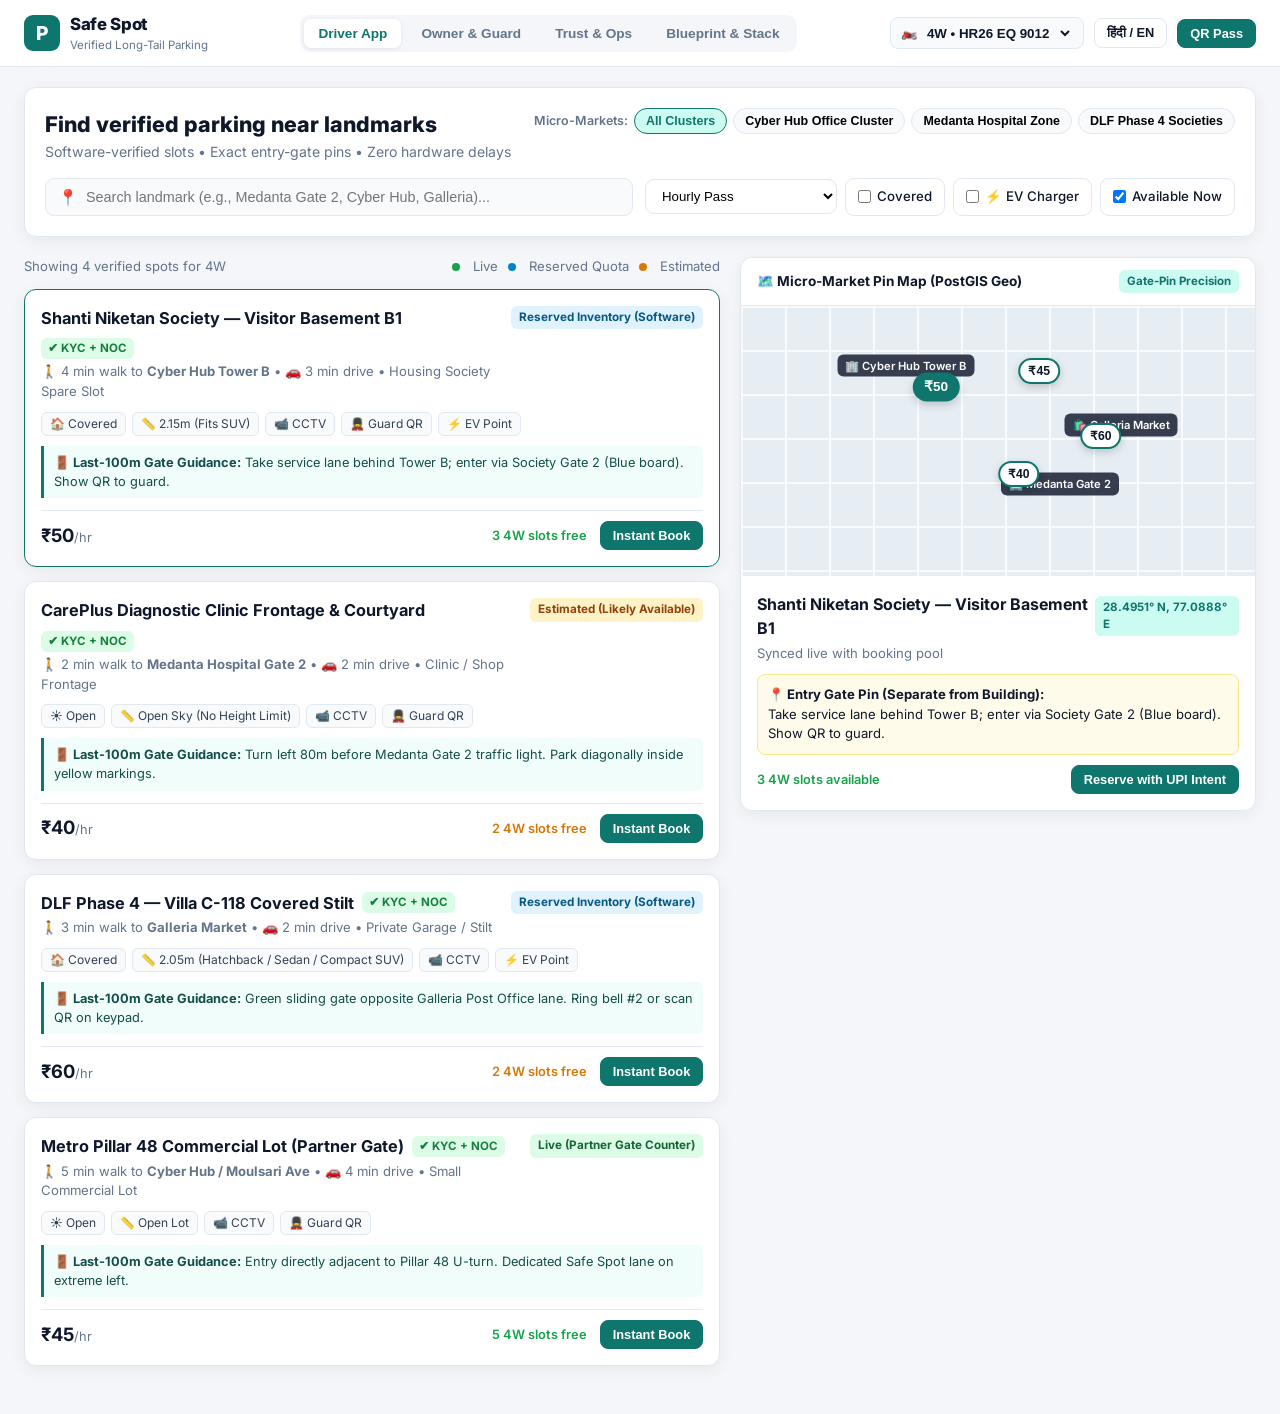
==== index.html @ 4a2702a4 "Introduction" ====
<!DOCTYPE html>
<html lang="en">
<head>
  <meta charset="UTF-8" />
  <meta name="viewport" content="width=device-width, initial-scale=1.0" />
  <title>Safe Spot — Verified Hyper-Local Parking Marketplace</title>
  <link rel="stylesheet" href="styles.css" />
  <link rel="preconnect" href="https://fonts.googleapis.com">
  <link href="https://fonts.googleapis.com/css2?family=Inter:wght@400;500;600;700;800&family=JetBrains+Mono:wght@400;600&display=swap" rel="stylesheet">
</head>
<body>
  <!-- Top Navigation -->
  <header class="navbar">
    <div class="nav-brand">
      <div class="brand-logo">P</div>
      <div>
        <span class="brand-name">Safe Spot</span>
        <span class="brand-tag" data-i18n="tagline">Verified Long-Tail Parking</span>
      </div>
    </div>

    <nav class="nav-tabs" role="tablist">
      <button class="nav-tab active" data-view="driver" data-i18n="nav_driver">Driver App</button>
      <button class="nav-tab" data-view="owner" data-i18n="nav_owner">Owner & Guard</button>
      <button class="nav-tab" data-view="admin" data-i18n="nav_admin">Trust & Ops</button>
      <button class="nav-tab" data-view="blueprint" data-i18n="nav_blueprint">Blueprint & Stack</button>
    </nav>

    <div class="nav-actions">
      <div class="vehicle-pill" title="Active Vehicle Profile">
        <span id="activeVehicleIcon">🏍️</span>
        <select id="globalVehicleSelect" aria-label="Select Vehicle Type">
          <option value="2W">2W • HR26 DK 4821</option>
          <option value="4W" selected>4W • HR26 EQ 9012</option>
          <option value="SUV">SUV • DL3C AX 7741</option>
          <option value="EV">EV • HR26 EV 1104</option>
        </select>
      </div>
      <button id="langToggle" class="btn-outline btn-sm" title="Switch UI Language">हिंदी / EN</button>
      <button id="myPassBtn" class="btn-primary btn-sm">
        <span data-i18n="active_pass">QR Pass</span>
        <span id="passBadge" class="badge-count hidden">1</span>
      </button>
    </div>
  </header>

  <!-- Main Content Container -->
  <main class="container">

    <!-- ==================== VIEW 1: DRIVER APP ==================== -->
    <section id="view-driver" class="view-section active">
      <!-- Micro-Market & Landmark Search Bar -->
      <div class="search-hero">
        <div class="search-header">
          <div>
            <h1 data-i18n="hero_title">Find verified parking near landmarks</h1>
            <p class="subtitle" data-i18n="hero_sub">Software-verified slots • Exact entry-gate pins • Zero hardware delays</p>
          </div>
          <div class="micro-market-pills">
            <span class="pill-label">Micro-Markets:</span>
            <button class="chip active" data-market="all">All Clusters</button>
            <button class="chip" data-market="office">Cyber Hub Office Cluster</button>
            <button class="chip" data-market="hospital">Medanta Hospital Zone</button>
            <button class="chip" data-market="residential">DLF Phase 4 Societies</button>
          </div>
        </div>

        <div class="search-controls">
          <div class="input-group search-input">
            <span class="icon">📍</span>
            <input type="text" id="landmarkSearch" placeholder="Search landmark (e.g., Medanta Gate 2, Cyber Hub, Galleria)..." />
          </div>

          <div class="filter-group">
            <select id="durationFilter">
              <option value="hourly">Hourly Pass</option>
              <option value="daily">Daily Pass</option>
              <option value="monthly">Monthly Commuter Pass</option>
            </select>

            <label class="checkbox-chip">
              <input type="checkbox" id="filterCovered" />
              <span>Covered</span>
            </label>
            <label class="checkbox-chip">
              <input type="checkbox" id="filterEv" />
              <span>⚡ EV Charger</span>
            </label>
            <label class="checkbox-chip">
              <input type="checkbox" id="filterAvailable" checked />
              <span>Available Now</span>
            </label>
          </div>
        </div>
      </div>

      <!-- Split View: Listings + Interactive Micro-Market Map -->
      <div class="discovery-grid">
        <div class="listings-column">
          <div class="results-meta">
            <span id="resultsCount">Showing 5 verified spots</span>
            <span class="confidence-legend">
              <span class="dot live"></span> Live
              <span class="dot reserved"></span> Reserved Quota
              <span class="dot estimated"></span> Estimated
            </span>
          </div>
          <div id="listingsContainer" class="listings-list"></div>
        </div>

        <!-- Simulated Interactive Map & Last-100m Inspector -->
        <aside class="map-column">
          <div class="map-card">
            <div class="map-topbar">
              <span class="map-title">🗺️ Micro-Market Pin Map (PostGIS Geo)</span>
              <span class="badge-soft">Gate-Pin Precision</span>
            </div>
            <div class="simulated-map" id="simulatedMap">
              <!-- Radar grid & landmark anchors -->
              <div class="map-landmark" style="top: 22%; left: 32%;">🏢 Cyber Hub Tower B</div>
              <div class="map-landmark" style="top: 66%; left: 62%;">🏥 Medanta Gate 2</div>
              <div class="map-landmark" style="top: 44%; left: 74%;">🛍️ Galleria Market</div>
              <div id="mapPinsContainer"></div>
            </div>
            <div id="selectedSpotPreview" class="spot-preview-box">
              <!-- Populated dynamically when a spot is selected -->
            </div>
          </div>
        </aside>
      </div>
    </section>

    <!-- ==================== VIEW 2: OWNER & GUARD CONSOLE ==================== -->
    <section id="view-owner" class="view-section">
      <div class="section-header-row">
        <div>
          <h2>Parking Owner & Guard Operations</h2>
          <p class="subtitle">Zero-hardware inventory control, offline-capable QR check-in, and split-settlement ledger</p>
        </div>
        <div class="owner-header-actions">
          <button id="openOnboardModalBtn" class="btn-primary">+ List New Space (KYC + NOC)</button>
        </div>
      </div>

      <div class="owner-grid">
        <!-- Live Inventory & One-Tap Counter -->
        <div class="card">
          <div class="card-header">
            <h3>1. Slot Quota & Manual Counter</h3>
            <label class="switch-label">
              <input type="checkbox" id="emergencyFullToggle" />
              <span class="switch-text">Mark Lot FULL</span>
            </label>
          </div>
          <p class="muted-text">Safe Spot Phase 1 uses Reserved Inventory + Owner Counter Taps (no expensive sensors).</p>

          <div id="ownerInventoryControls" class="inventory-controls"></div>
        </div>

        <!-- Guard QR Scanner & Offline Basement Fallback -->
        <div class="card">
          <div class="card-header">
            <h3>2. Guard QR & Basement Code Check-In</h3>
            <span class="badge-soft success">Offline-First Ready</span>
          </div>
          <p class="muted-text">Basements often lack signal. Signed QR tokens validate locally and sync when online.</p>

          <div class="scanner-box">
            <div class="scanner-frame">
              <div class="scan-line"></div>
              <span id="scannerStatusText">Ready to scan driver QR or enter 6-digit fallback code</span>
            </div>
            <div class="scanner-inputs">
              <input type="text" id="manualCodeInput" placeholder="Enter Booking Code (e.g. SS-8492)" />
              <button id="verifyCheckInBtn" class="btn-primary">Verify Entry / Exit</button>
            </div>
            <div class="quick-test-codes">
              <span>Quick Demo:</span>
              <button class="btn-link" id="fillActiveCodeBtn">Use Active Pass Code</button>
            </div>
            <div id="scanResultLog" class="scan-log"></div>
          </div>
        </div>

        <!-- Split-Settlement Earnings & GST Ledger -->
        <div class="card full-span">
          <div class="card-header">
            <h3>3. Weekly Split-Settlement Earnings (Razorpay Route Model)</h3>
            <span class="badge-soft">RBI Compliant • T+2 Auto Payout</span>
          </div>
          <div class="kpi-row">
            <div class="kpi-box">
              <span class="kpi-label">Gross Bookings (This Week)</span>
              <span class="kpi-val" id="ownerGrossKpi">₹14,850</span>
            </div>
            <div class="kpi-box">
              <span class="kpi-label">Platform Commission (15%)</span>
              <span class="kpi-val negative" id="ownerCommKpi">- ₹2,228</span>
            </div>
            <div class="kpi-box">
              <span class="kpi-label">GST on Commission (18%)</span>
              <span class="kpi-val negative" id="ownerGstKpi">- ₹401</span>
            </div>
            <div class="kpi-box highlight">
              <span class="kpi-label">Net Settled to Owner Bank</span>
              <span class="kpi-val positive" id="ownerNetKpi">₹12,221</span>
            </div>
          </div>
        </div>
      </div>
    </section>

    <!-- ==================== VIEW 3: ADMIN & TRUST OPS ==================== -->
    <section id="view-admin" class="view-section">
      <div class="section-header-row">
        <div>
          <h2>Trust, Verification & Compliance Queue</h2>
          <p class="subtitle">Supply-first quality control: Society NOC checks, Geotagged Gate Photos & DPDP Audit Logs</p>
        </div>
        <div class="kpi-pills">
          <span class="stat-pill">Verified Supply: <strong id="verifiedCountStat">184 / 200</strong></span>
          <span class="stat-pill">No-Show Auto-Release: <strong>15 min</strong></span>
        </div>
      </div>

      <div class="admin-grid">
        <div class="card">
          <h3>Listing Approval Queue (KYC + Society NOC)</h3>
          <div id="approvalQueueList" class="queue-list"></div>
        </div>

        <div class="card">
          <h3>Live Booking & Dispute Monitor</h3>
          <div id="adminBookingsList" class="queue-list"></div>
        </div>
      </div>
    </section>

    <!-- ==================== VIEW 4: BLUEPRINT & ARCHITECTURE ==================== -->
    <section id="view-blueprint" class="view-section">
      <div class="section-header-row">
        <div>
          <h2>Safe Spot Product & Technical Blueprint</h2>
          <p class="subtitle">Strategic differentiation, PostgreSQL PostGIS schema, and 3-Phase execution plan</p>
        </div>
      </div>

      <div class="blueprint-grid">
        <div class="card">
          <h3>Why Safe Spot Wins vs. Park+</h3>
          <ul class="clean-list">
            <li><strong>Long-Tail Supply Moat:</strong> Targets residential spare slots, clinics, and commercial frontages instead of hardware-locked malls.</li>
            <li><strong>Honest Confidence Labels:</strong> Separates <em>Live Hardware</em>, <em>Reserved Quota</em>, and <em>Estimated</em> spots to eliminate "arrived to a full lot" churn.</li>
            <li><strong>Last-100m Gate Pin:</strong> Solves India's #1 navigation failure with separate building vs. entry-gate coordinates and gate photos.</li>
            <li><strong>Regulatory Safe Money Flow:</strong> Gateway split-settlements avoid RBI Payment Aggregator licensing hurdles in Phase 1.</li>
          </ul>
        </div>

        <div class="card">
          <h3>Production Tech Stack</h3>
          <div class="stack-tags">
            <span class="tech-tag">Flutter (Android-First)</span>
            <span class="tech-tag">React / Next.js Web</span>
            <span class="tech-tag">Node.js (NestJS) / FastAPI</span>
            <span class="tech-tag">PostgreSQL + PostGIS</span>
            <span class="tech-tag">Redis + BullMQ</span>
            <span class="tech-tag">Razorpay Route</span>
            <span class="tech-tag">Digio / IDfy eKYC</span>
            <span class="tech-tag">WhatsApp Business API</span>
          </div>
          <div class="code-snippet">
            <div class="code-title">Atomic Inventory Lock (PostgreSQL Transaction)</div>
            <pre>BEGIN;
SELECT safe_spot_quota, occupied_slots
FROM inventory_pools
WHERE listing_id = $1 AND vehicle_type = $2
FOR UPDATE; -- Row-level lock prevents double booking
-- Verify overlap & increment occupied_slots
COMMIT;</pre>
          </div>
        </div>

        <div class="card full-span">
          <h3>Execution Roadmap (Phase 0 to Phase 3)</h3>
          <div class="roadmap-row">
            <div class="phase-card">
              <span class="phase-tag">Phase 0 • Weeks 0–6</span>
              <h4>Manual Validation</h4>
              <p>Onboard 30–50 owners via WhatsApp & UPI. Validate pricing, QR acceptance, and micro-market density at ₹0 tech cost.</p>
            </div>
            <div class="phase-card active-phase">
              <span class="phase-tag">Phase 1 • Weeks 6–26 (MVP)</span>
              <h4>Software-Only Marketplace</h4>
              <p>150–300 verified listings, confidence labels, QR entry/exit, KYC + Society NOC, and weekly split payouts (Est. ₹25–55L).</p>
            </div>
            <div class="phase-card">
              <span class="phase-tag">Phase 2 • Months 7–12</span>
              <h4>Growth & Commuter Passes</h4>
              <p>UPI AutoPay monthly passes, guard sub-accounts, dynamic rules pricing, condition photos, and corporate blocks.</p>
            </div>
            <div class="phase-card">
              <span class="phase-tag">Phase 3 • Months 12+</span>
              <h4>Partner Hardware & ML</h4>
              <p>Partner-led ANPR/FASTag gates, ML demand forecasting (10k+ bookings/city), and optional per-booking insurance.</p>
            </div>
          </div>
        </div>
      </div>
    </section>
  </main>

  <!-- ==================== MODAL 1: BOOKING & PRICE BREAKDOWN ==================== -->
  <div id="bookingModal" class="modal hidden" role="dialog" aria-modal="true">
    <div class="modal-backdrop" data-close="bookingModal"></div>
    <div class="modal-dialog">
      <div class="modal-header">
        <h3 id="modalSpotTitle">Book Parking Spot</h3>
        <button class="close-btn" data-close="bookingModal">&times;</button>
      </div>
      <div class="modal-body" id="bookingModalBody"></div>
    </div>
  </div>

  <!-- ==================== MODAL 2: SIGNED DIGITAL QR PASS ==================== -->
  <div id="qrPassModal" class="modal hidden" role="dialog" aria-modal="true">
    <div class="modal-backdrop" data-close="qrPassModal"></div>
    <div class="modal-dialog pass-dialog">
      <div class="modal-header">
        <h3>Digital Entry Pass (Offline Ready)</h3>
        <button class="close-btn" data-close="qrPassModal">&times;</button>
      </div>
      <div class="modal-body" id="qrPassBody"></div>
    </div>
  </div>

  <!-- ==================== MODAL 3: OWNER ONBOARDING (KYC + NOC) ==================== -->
  <div id="onboardModal" class="modal hidden" role="dialog" aria-modal="true">
    <div class="modal-backdrop" data-close="onboardModal"></div>
    <div class="modal-dialog">
      <div class="modal-header">
        <h3>List Your Parking Space (KYC + Society NOC)</h3>
        <button class="close-btn" data-close="onboardModal">&times;</button>
      </div>
      <form id="onboardForm" class="modal-body">
        <div class="form-grid">
          <div class="form-field">
            <label>Space Title</label>
            <input type="text" id="newTitle" required placeholder="e.g., B-42 Basement Slot, Sushant Lok" />
          </div>
          <div class="form-field">
            <label>Micro-Market Cluster</label>
            <select id="newMarket">
              <option value="office">Cyber Hub Office Cluster</option>
              <option value="hospital">Medanta Hospital Zone</option>
              <option value="residential">DLF Phase 4 Societies</option>
            </select>
          </div>
          <div class="form-field">
            <label>Space Type</label>
            <select id="newType">
              <option value="Society Spare Slot">Housing Society Spare Slot</option>
              <option value="Commercial Frontage">Clinic / Shop Frontage</option>
              <option value="Private Garage">Independent House / Garage</option>
            </select>
          </div>
          <div class="form-field">
            <label>Hourly Rate (₹)</label>
            <input type="number" id="newHourlyRate" value="40" min="10" max="500" required />
          </div>
          <div class="form-field">
            <label>Reserved Quota (Slots for Safe Spot)</label>
            <input type="number" id="newSlots" value="2" min="1" max="50" required />
          </div>
          <div class="form-field">
            <label>Max Height Clearance</label>
            <input type="text" id="newHeight" value="2.1m (Fits SUV)" required />
          </div>
          <div class="form-field full-span">
            <label>Last-100m Gate Entry Instructions</label>
            <input type="text" id="newInstructions" required placeholder="Enter from Gate 2 beside Apollo Pharmacy; tell guard 'Safe Spot'" />
          </div>
          <div class="form-field full-span">
            <label class="checkbox-inline">
              <input type="checkbox" id="newNocCheck" required checked />
              <span>Society NOC / Allotment Letter & PAN Penny-Drop Verified</span>
            </label>
          </div>
        </div>
        <div class="modal-footer">
          <button type="button" class="btn-outline" data-close="onboardModal">Cancel</button>
          <button type="submit" class="btn-primary">Submit to Ops Approval Queue</button>
        </div>
      </form>
    </div>
  </div>

  <!-- Toast Notification -->
  <div id="toast" class="toast hidden"></div>

  <script src="app.js"></script>
</body>
</html>
---- styles.css ----
:root {
  --bg: #f4f6f9;
  --surface: #ffffff;
  --surface-alt: #f8fafc;
  --text: #0f172a;
  --text-muted: #64748b;
  --border: #e2e8f0;
  --primary: #0f766e;       /* Deep Teal: Trust & Safety */
  --primary-hover: #115e59;
  --primary-soft: #ccfbf1;
  --accent: #2563eb;
  --live: #16a34a;
  --reserved: #0284c7;
  --estimated: #d97706;
  --danger: #dc2626;
  --radius: 12px;
  --shadow: 0 4px 16px rgba(15, 23, 42, 0.06);
}

* {
  box-sizing: border-box;
  margin: 0;
  padding: 0;
}

body {
  font-family: 'Inter', -apple-system, BlinkMacSystemFont, sans-serif;
  background: var(--bg);
  color: var(--text);
  line-height: 1.5;
}

/* Navbar */
.navbar {
  position: sticky;
  top: 0;
  z-index: 40;
  display: flex;
  align-items: center;
  justify-content: space-between;
  gap: 16px;
  padding: 12px 24px;
  background: var(--surface);
  border-bottom: 1px solid var(--border);
  flex-wrap: wrap;
}

.nav-brand {
  display: flex;
  align-items: center;
  gap: 10px;
}

.brand-logo {
  width: 36px;
  height: 36px;
  border-radius: 9px;
  background: var(--primary);
  color: #fff;
  font-weight: 800;
  font-size: 1.2rem;
  display: grid;
  place-items: center;
}

.brand-name {
  display: block;
  font-weight: 800;
  font-size: 1.05rem;
  letter-spacing: -0.02em;
}

.brand-tag {
  display: block;
  font-size: 0.72rem;
  color: var(--text-muted);
}

.nav-tabs {
  display: flex;
  gap: 6px;
  background: var(--bg);
  padding: 4px;
  border-radius: 10px;
}

.nav-tab {
  border: none;
  background: transparent;
  padding: 7px 14px;
  border-radius: 7px;
  font-weight: 600;
  font-size: 0.85rem;
  color: var(--text-muted);
  cursor: pointer;
  transition: 0.15s ease;
}

.nav-tab.active {
  background: var(--surface);
  color: var(--primary);
  box-shadow: 0 1px 4px rgba(0, 0, 0, 0.08);
}

.nav-actions {
  display: flex;
  align-items: center;
  gap: 10px;
}

.vehicle-pill {
  display: flex;
  align-items: center;
  gap: 6px;
  background: var(--surface-alt);
  border: 1px solid var(--border);
  padding: 5px 10px;
  border-radius: 8px;
  font-size: 0.82rem;
}

.vehicle-pill select {
  border: none;
  background: transparent;
  font-weight: 600;
  color: var(--text);
  outline: none;
  cursor: pointer;
}

/* Buttons */
.btn-primary, .btn-outline, .btn-danger {
  border-radius: 8px;
  font-weight: 600;
  cursor: pointer;
  transition: 0.15s ease;
  display: inline-flex;
  align-items: center;
  gap: 6px;
  font-size: 0.88rem;
  padding: 9px 16px;
}

.btn-primary {
  background: var(--primary);
  color: #fff;
  border: 1px solid var(--primary);
}

.btn-primary:hover {
  background: var(--primary-hover);
}

.btn-outline {
  background: var(--surface);
  color: var(--text);
  border: 1px solid var(--border);
}

.btn-outline:hover {
  background: var(--surface-alt);
}

.btn-danger {
  background: #fee2e2;
  color: var(--danger);
  border: 1px solid #fecaca;
}

.btn-sm {
  padding: 6px 12px;
  font-size: 0.8rem;
}

.btn-link {
  background: none;
  border: none;
  color: var(--primary);
  font-weight: 600;
  text-decoration: underline;
  cursor: pointer;
  font-size: 0.82rem;
}

.badge-count {
  background: #f59e0b;
  color: #fff;
  border-radius: 99px;
  padding: 1px 6px;
  font-size: 0.72rem;
}

.hidden {
  display: none !important;
}

/* Layout */
.container {
  max-width: 1320px;
  margin: 0 auto;
  padding: 20px 24px 48px;
}

.view-section {
  display: none;
}

.view-section.active {
  display: block;
}

/* Hero Search */
.search-hero {
  background: var(--surface);
  border: 1px solid var(--border);
  border-radius: var(--radius);
  padding: 20px;
  box-shadow: var(--shadow);
  margin-bottom: 20px;
}

.search-header {
  display: flex;
  justify-content: space-between;
  align-items: flex-start;
  gap: 16px;
  flex-wrap: wrap;
  margin-bottom: 16px;
}

.search-header h1 {
  font-size: 1.35rem;
  font-weight: 800;
}

.subtitle {
  color: var(--text-muted);
  font-size: 0.88rem;
}

.micro-market-pills {
  display: flex;
  align-items: center;
  gap: 6px;
  flex-wrap: wrap;
}

.pill-label {
  font-size: 0.78rem;
  font-weight: 600;
  color: var(--text-muted);
}

.chip {
  border: 1px solid var(--border);
  background: var(--surface-alt);
  padding: 5px 11px;
  border-radius: 99px;
  font-size: 0.78rem;
  font-weight: 600;
  cursor: pointer;
}

.chip.active {
  background: var(--primary-soft);
  border-color: var(--primary);
  color: var(--primary);
}

.search-controls {
  display: flex;
  gap: 12px;
  flex-wrap: wrap;
}

.search-input {
  flex: 1;
  min-width: 260px;
  display: flex;
  align-items: center;
  gap: 8px;
  background: var(--surface-alt);
  border: 1px solid var(--border);
  border-radius: 9px;
  padding: 0 12px;
}

.search-input input {
  width: 100%;
  border: none;
  background: transparent;
  padding: 10px 0;
  font-size: 0.9rem;
  outline: none;
}

.filter-group {
  display: flex;
  align-items: center;
  gap: 8px;
  flex-wrap: wrap;
}

.filter-group select, .checkbox-chip {
  border: 1px solid var(--border);
  background: var(--surface);
  padding: 8px 12px;
  border-radius: 9px;
  font-size: 0.83rem;
  font-weight: 500;
  cursor: pointer;
}

.checkbox-chip {
  display: inline-flex;
  align-items: center;
  gap: 6px;
  user-select: none;
}

/* Discovery Grid */
.discovery-grid {
  display: grid;
  grid-template-columns: 1.35fr 1fr;
  gap: 20px;
  align-items: start;
}

@media (max-width: 960px) {
  .discovery-grid {
    grid-template-columns: 1fr;
  }
}

.results-meta {
  display: flex;
  justify-content: space-between;
  align-items: center;
  font-size: 0.82rem;
  color: var(--text-muted);
  margin-bottom: 12px;
  flex-wrap: wrap;
  gap: 8px;
}

.confidence-legend {
  display: flex;
  align-items: center;
  gap: 10px;
}

.dot {
  display: inline-block;
  width: 8px;
  height: 8px;
  border-radius: 50%;
  margin-right: 3px;
}

.dot.live { background: var(--live); }
.dot.reserved { background: var(--reserved); }
.dot.estimated { background: var(--estimated); }

/* Listing Card */
.listings-list {
  display: flex;
  flex-direction: column;
  gap: 14px;
}

.spot-card {
  background: var(--surface);
  border: 1.5px solid var(--border);
  border-radius: var(--radius);
  padding: 16px;
  box-shadow: var(--shadow);
  transition: 0.15s ease;
  cursor: pointer;
}

.spot-card:hover, .spot-card.selected {
  border-color: var(--primary);
}

.spot-top {
  display: flex;
  justify-content: space-between;
  align-items: flex-start;
  gap: 12px;
}

.spot-title-row {
  display: flex;
  align-items: center;
  gap: 8px;
  flex-wrap: wrap;
}

.spot-title {
  font-weight: 700;
  font-size: 1.02rem;
}

.verified-badge {
  background: #dcfce7;
  color: #15803d;
  font-size: 0.72rem;
  font-weight: 700;
  padding: 2px 7px;
  border-radius: 6px;
}

.confidence-pill {
  font-size: 0.73rem;
  font-weight: 700;
  padding: 3px 8px;
  border-radius: 6px;
  white-space: nowrap;
}

.conf-live { background: #dcfce7; color: #166534; }
.conf-reserved { background: #e0f2fe; color: #075985; }
.conf-estimated { background: #fef3c7; color: #92400e; }

.spot-sub {
  font-size: 0.82rem;
  color: var(--text-muted);
  margin-top: 3px;
}

.spot-tags {
  display: flex;
  gap: 6px;
  flex-wrap: wrap;
  margin: 10px 0;
}

.tag {
  background: var(--surface-alt);
  border: 1px solid var(--border);
  font-size: 0.75rem;
  padding: 2px 8px;
  border-radius: 6px;
  color: #334155;
}

.gate-callout {
  background: #f0fdfa;
  border-left: 3px solid var(--primary);
  padding: 7px 10px;
  font-size: 0.8rem;
  color: #134e4a;
  border-radius: 0 6px 6px 0;
  margin-bottom: 12px;
}

.spot-bottom {
  display: flex;
  justify-content: space-between;
  align-items: center;
  border-top: 1px solid var(--border);
  padding-top: 10px;
}

.price-block strong {
  font-size: 1.15rem;
  color: var(--text);
}

.price-block span {
  font-size: 0.8rem;
  color: var(--text-muted);
}

.slot-status {
  font-size: 0.8rem;
  font-weight: 600;
  margin-right: 10px;
}

.slot-status.ok { color: var(--live); }
.slot-status.low { color: var(--estimated); }
.slot-status.full { color: var(--danger); }

/* Map Panel */
.map-card {
  position: sticky;
  top: 76px;
  background: var(--surface);
  border: 1px solid var(--border);
  border-radius: var(--radius);
  overflow: hidden;
  box-shadow: var(--shadow);
}

.map-topbar {
  padding: 12px 16px;
  border-bottom: 1px solid var(--border);
  display: flex;
  justify-content: space-between;
  align-items: center;
  font-size: 0.85rem;
  font-weight: 700;
}

.badge-soft {
  background: var(--primary-soft);
  color: var(--primary);
  padding: 3px 8px;
  border-radius: 6px;
  font-size: 0.72rem;
  font-weight: 700;
}

.badge-soft.success {
  background: #dcfce7;
  color: #15803d;
}

.simulated-map {
  position: relative;
  height: 270px;
  background-color: #e6eef4;
  background-image:
    linear-gradient(to right, rgba(255,255,255,0.7) 2px, transparent 2px),
    linear-gradient(to bottom, rgba(255,255,255,0.7) 2px, transparent 2px);
  background-size: 44px 44px;
  overflow: hidden;
}

.map-landmark {
  position: absolute;
  background: rgba(15, 23, 42, 0.82);
  color: #fff;
  font-size: 0.7rem;
  font-weight: 600;
  padding: 3px 8px;
  border-radius: 6px;
  transform: translate(-50%, -50%);
  pointer-events: none;
}

.map-pin {
  position: absolute;
  transform: translate(-50%, -50%);
  background: var(--surface);
  border: 2px solid var(--primary);
  color: var(--text);
  font-weight: 800;
  font-size: 0.76rem;
  padding: 4px 8px;
  border-radius: 99px;
  box-shadow: 0 3px 8px rgba(0, 0, 0, 0.18);
  cursor: pointer;
  transition: 0.15s ease;
}

.map-pin.active {
  background: var(--primary);
  color: #fff;
  transform: translate(-50%, -50%) scale(1.12);
  z-index: 5;
}

.spot-preview-box {
  padding: 16px;
}

.gate-banner {
  background: #fffbeb;
  border: 1px solid #fde68a;
  padding: 10px;
  border-radius: 8px;
  font-size: 0.82rem;
  margin: 10px 0;
}

/* Owner & Admin Cards */
.section-header-row {
  display: flex;
  justify-content: space-between;
  align-items: center;
  margin-bottom: 18px;
  flex-wrap: wrap;
  gap: 12px;
}

.owner-grid, .admin-grid, .blueprint-grid {
  display: grid;
  grid-template-columns: repeat(2, 1fr);
  gap: 18px;
}

@media (max-width: 860px) {
  .owner-grid, .admin-grid, .blueprint-grid {
    grid-template-columns: 1fr;
  }
}

.card {
  background: var(--surface);
  border: 1px solid var(--border);
  border-radius: var(--radius);
  padding: 18px;
  box-shadow: var(--shadow);
}

.card.full-span {
  grid-column: 1 / -1;
}

.card-header {
  display: flex;
  justify-content: space-between;
  align-items: center;
  margin-bottom: 8px;
  gap: 10px;
}

.muted-text {
  color: var(--text-muted);
  font-size: 0.84rem;
  margin-bottom: 14px;
}

.inventory-controls {
  display: flex;
  flex-direction: column;
  gap: 10px;
}

.inv-row {
  display: flex;
  justify-content: space-between;
  align-items: center;
  padding: 10px 12px;
  background: var(--surface-alt);
  border: 1px solid var(--border);
  border-radius: 9px;
}

.counter-btns {
  display: flex;
  align-items: center;
  gap: 8px;
}

.counter-btn {
  width: 30px;
  height: 30px;
  border-radius: 7px;
  border: 1px solid var(--border);
  background: var(--surface);
  font-weight: 800;
  cursor: pointer;
}

/* Scanner */
.scanner-frame {
  position: relative;
  background: #0f172a;
  color: #e2e8f0;
  border-radius: 10px;
  padding: 22px 16px;
  text-align: center;
  font-size: 0.84rem;
  margin-bottom: 12px;
  overflow: hidden;
}

.scan-line {
  position: absolute;
  top: 0;
  left: 0;
  right: 0;
  height: 2px;
  background: #2dd4bf;
  animation: scan 2.4s infinite ease-in-out;
}

@keyframes scan {
  0%, 100% { top: 8%; }
  50% { top: 90%; }
}

.scanner-inputs {
  display: flex;
  gap: 8px;
}

.scanner-inputs input {
  flex: 1;
  padding: 9px 12px;
  border: 1px solid var(--border);
  border-radius: 8px;
  font-family: 'JetBrains Mono', monospace;
}

.quick-test-codes {
  margin-top: 8px;
  font-size: 0.8rem;
  color: var(--text-muted);
  display: flex;
  gap: 8px;
  align-items: center;
}

.scan-log {
  margin-top: 10px;
  font-size: 0.83rem;
}

/* KPI Row */
.kpi-row {
  display: grid;
  grid-template-columns: repeat(auto-fit, minmax(180px, 1fr));
  gap: 12px;
  margin-top: 10px;
}

.kpi-box {
  background: var(--surface-alt);
  border: 1px solid var(--border);
  border-radius: 10px;
  padding: 14px;
}

.kpi-box.highlight {
  background: #f0fdfa;
  border-color: var(--primary);
}

.kpi-label {
  display: block;
  font-size: 0.78rem;
  color: var(--text-muted);
}

.kpi-val {
  font-size: 1.3rem;
  font-weight: 800;
  margin-top: 4px;
  display: block;
}

.kpi-val.positive { color: var(--live); }
.kpi-val.negative { color: var(--danger); }

/* Queues & Blueprint */
.queue-list {
  display: flex;
  flex-direction: column;
  gap: 10px;
  margin-top: 12px;
}

.queue-item {
  border: 1px solid var(--border);
  border-radius: 9px;
  padding: 12px;
  background: var(--surface-alt);
  display: flex;
  justify-content: space-between;
  align-items: center;
  gap: 12px;
  flex-wrap: wrap;
}

.clean-list {
  padding-left: 18px;
  display: flex;
  flex-direction: column;
  gap: 10px;
  font-size: 0.88rem;
  margin-top: 10px;
}

.stack-tags {
  display: flex;
  flex-wrap: wrap;
  gap: 7px;
  margin: 10px 0 14px;
}

.tech-tag {
  background: var(--surface-alt);
  border: 1px solid var(--border);
  padding: 4px 10px;
  border-radius: 6px;
  font-size: 0.78rem;
  font-weight: 600;
}

.code-snippet {
  background: #0f172a;
  color: #cbd5e1;
  border-radius: 9px;
  padding: 12px;
  font-family: 'JetBrains Mono', monospace;
  font-size: 0.76rem;
  overflow-x: auto;
}

.code-title {
  color: #5eead4;
  font-weight: 600;
  margin-bottom: 6px;
}

.roadmap-row {
  display: grid;
  grid-template-columns: repeat(auto-fit, minmax(220px, 1fr));
  gap: 12px;
  margin-top: 12px;
}

.phase-card {
  border: 1px solid var(--border);
  border-radius: 10px;
  padding: 14px;
  background: var(--surface-alt);
}

.phase-card.active-phase {
  border-color: var(--primary);
  background: #f0fdfa;
}

.phase-tag {
  font-size: 0.73rem;
  font-weight: 700;
  color: var(--primary);
  text-transform: uppercase;
}

.phase-card h4 {
  margin: 4px 0 6px;
}

.phase-card p {
  font-size: 0.82rem;
  color: var(--text-muted);
}

/* Modals */
.modal {
  position: fixed;
  inset: 0;
  z-index: 100;
  display: grid;
  place-items: center;
  padding: 16px;
}

.modal-backdrop {
  position: absolute;
  inset: 0;
  background: rgba(15, 23, 42, 0.55);
}

.modal-dialog {
  position: relative;
  background: var(--surface);
  border-radius: 14px;
  width: 100%;
  max-width: 520px;
  box-shadow: 0 20px 40px rgba(0, 0, 0, 0.25);
  overflow: hidden;
  z-index: 1;
}

.modal-header {
  padding: 14px 18px;
  border-bottom: 1px solid var(--border);
  display: flex;
  justify-content: space-between;
  align-items: center;
}

.close-btn {
  background: none;
  border: none;
  font-size: 1.5rem;
  cursor: pointer;
  color: var(--text-muted);
}

.modal-body {
  padding: 18px;
}

.modal-footer {
  display: flex;
  justify-content: flex-end;
  gap: 10px;
  margin-top: 16px;
}

.form-grid {
  display: grid;
  grid-template-columns: 1fr 1fr;
  gap: 12px;
}

.form-field {
  display: flex;
  flex-direction: column;
  gap: 4px;
  font-size: 0.82rem;
  font-weight: 600;
}

.form-field.full-span {
  grid-column: 1 / -1;
}

.form-field input, .form-field select {
  padding: 8px 10px;
  border: 1px solid var(--border);
  border-radius: 8px;
  font-size: 0.88rem;
}

/* QR Pass Box */
.qr-ticket {
  border: 2px dashed var(--primary);
  border-radius: 12px;
  padding: 16px;
  background: #f0fdfa;
  text-align: center;
}

.qr-svg-wrap {
  margin: 12px auto;
  width: 150px;
  height: 150px;
  background: #fff;
  padding: 10px;
  border-radius: 10px;
  border: 1px solid var(--border);
}

.fallback-code {
  font-family: 'JetBrains Mono', monospace;
  font-size: 1.2rem;
  font-weight: 800;
  letter-spacing: 2px;
  color: var(--primary);
  margin: 6px 0;
}

.price-summary {
  background: var(--surface-alt);
  border: 1px solid var(--border);
  border-radius: 9px;
  padding: 12px;
  margin: 12px 0;
  font-size: 0.86rem;
}

.price-row {
  display: flex;
  justify-content: space-between;
  margin-bottom: 6px;
}

.price-row.total {
  border-top: 1px solid var(--border);
  padding-top: 6px;
  font-weight: 800;
  font-size: 0.98rem;
}

/* Toast */
.toast {
  position: fixed;
  bottom: 20px;
  right: 20px;
  background: #0f172a;
  color: #fff;
  padding: 12px 18px;
  border-radius: 10px;
  font-size: 0.86rem;
  font-weight: 600;
  box-shadow: 0 10px 25px rgba(0, 0, 0, 0.25);
  z-index: 200;
}
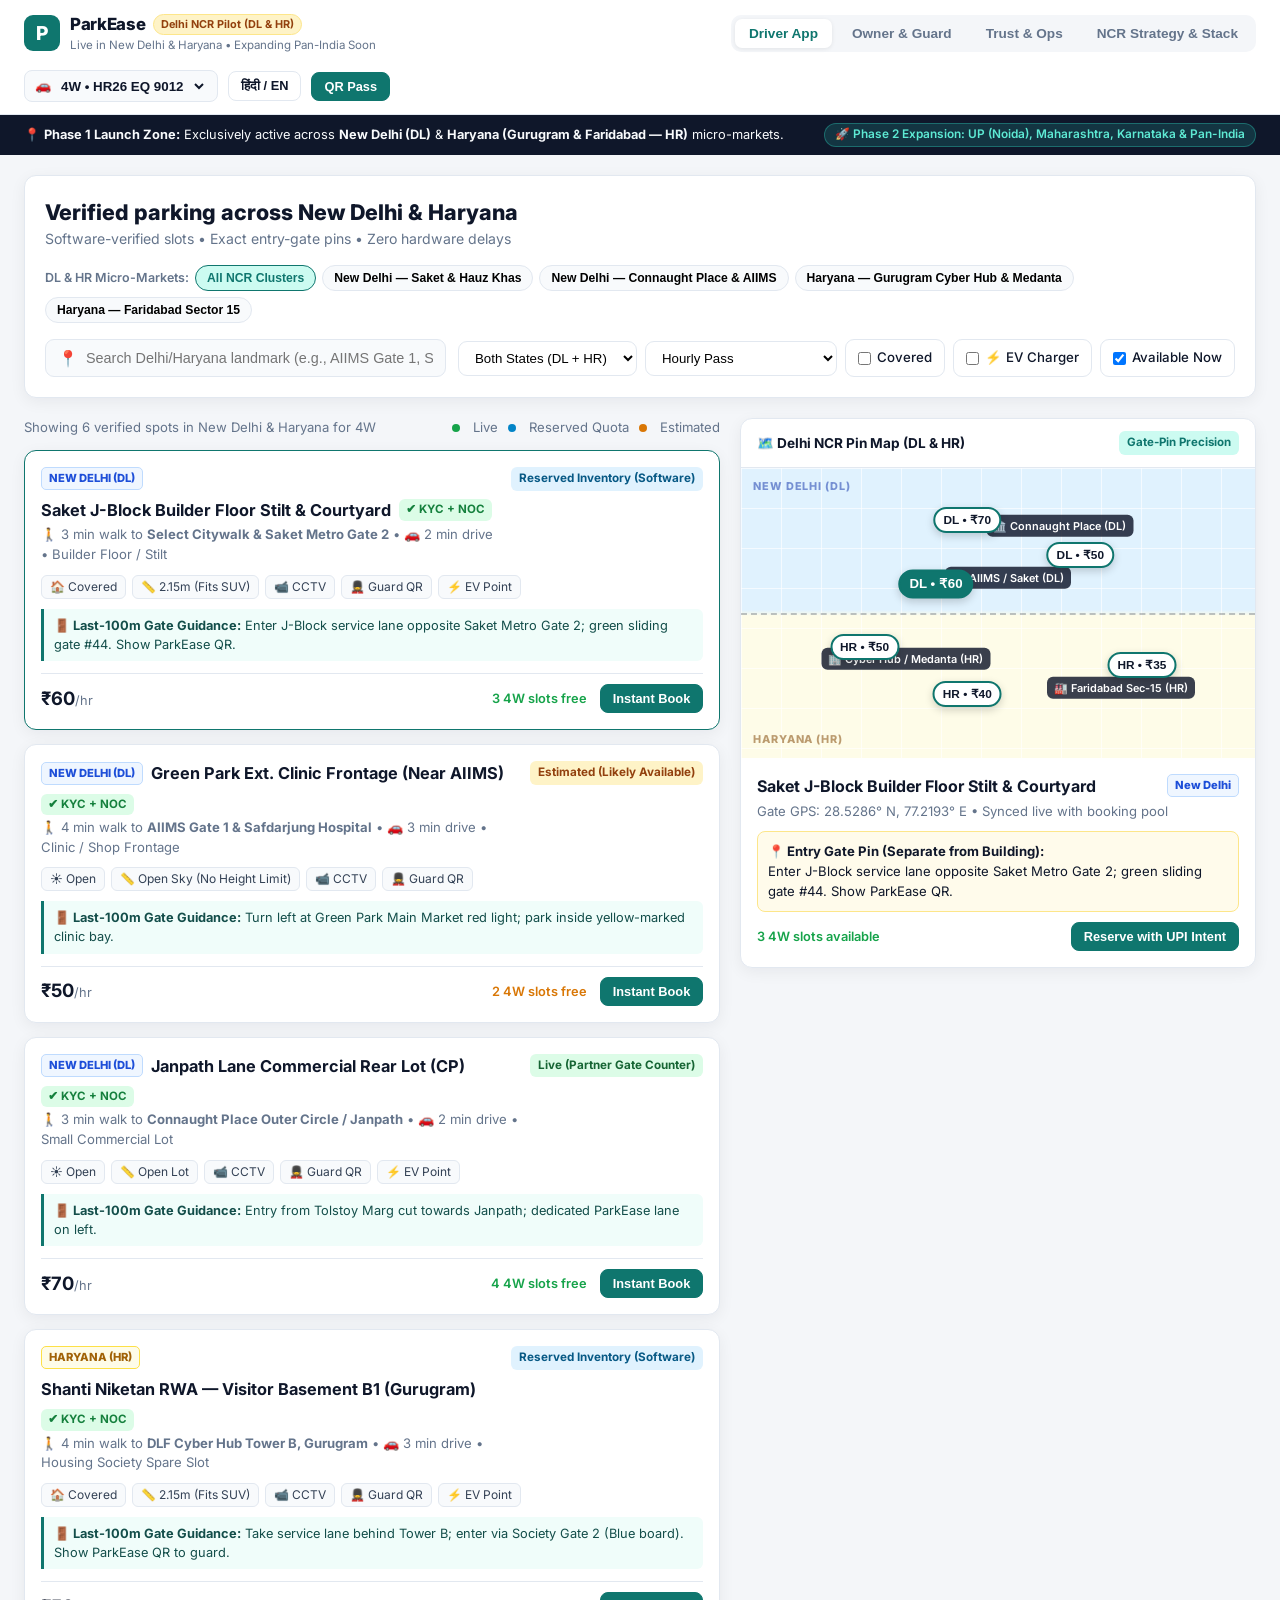
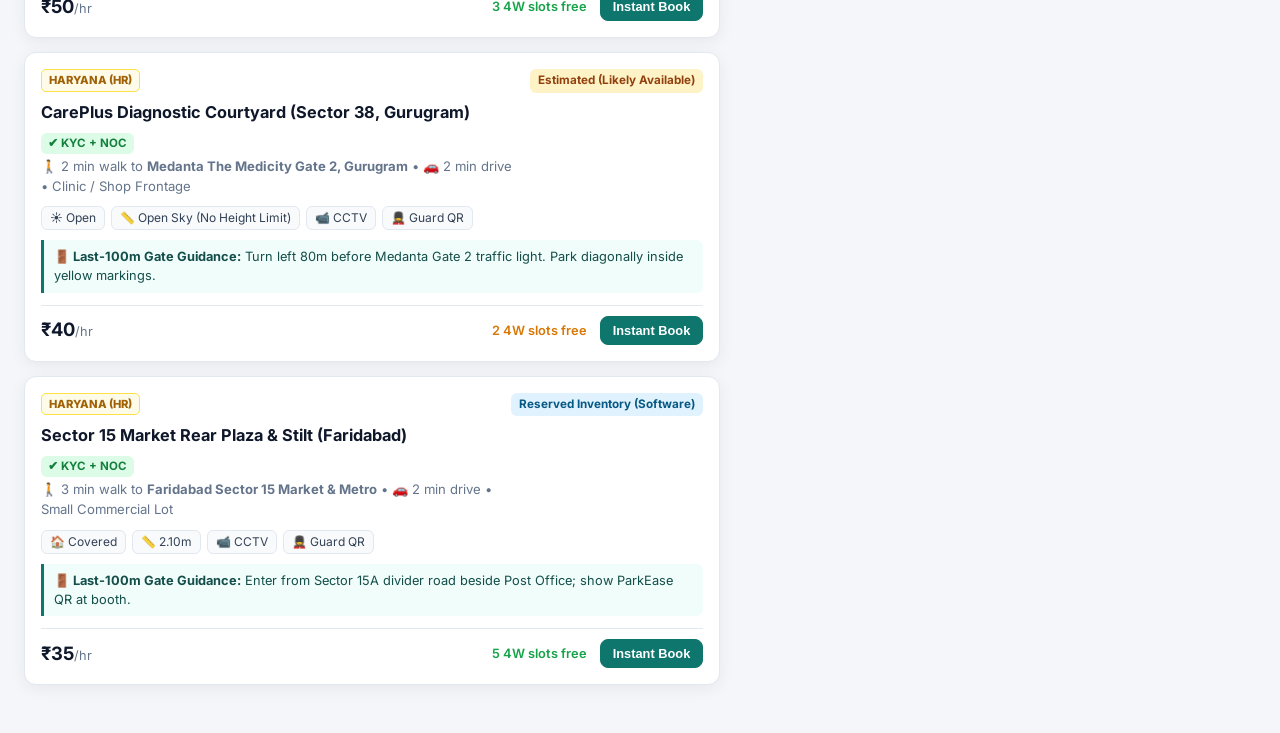
==== commit 6b1131d7: "feat: made some textual changes and location update" ====
--- a/index.html
+++ b/index.html
@@ -3,7 +3,7 @@
 <head>
   <meta charset="UTF-8" />
   <meta name="viewport" content="width=device-width, initial-scale=1.0" />
-  <title>Safe Spot — Verified Hyper-Local Parking Marketplace</title>
+  <title>ParkEase NCR — Verified Parking in New Delhi & Haryana</title>
   <link rel="stylesheet" href="styles.css" />
   <link rel="preconnect" href="https://fonts.googleapis.com">
   <link href="https://fonts.googleapis.com/css2?family=Inter:wght@400;500;600;700;800&family=JetBrains+Mono:wght@400;600&display=swap" rel="stylesheet">
@@ -14,8 +14,11 @@
     <div class="nav-brand">
       <div class="brand-logo">P</div>
       <div>
-        <span class="brand-name">Safe Spot</span>
-        <span class="brand-tag" data-i18n="tagline">Verified Long-Tail Parking</span>
+        <div class="brand-title-line">
+          <span class="brand-name">ParkEase</span>
+          <span class="region-badge">Delhi NCR Pilot (DL & HR)</span>
+        </div>
+        <span class="brand-tag" data-i18n="tagline">Live in New Delhi & Haryana • Expanding Pan-India Soon</span>
       </div>
     </div>
 
@@ -23,17 +26,17 @@
       <button class="nav-tab active" data-view="driver" data-i18n="nav_driver">Driver App</button>
       <button class="nav-tab" data-view="owner" data-i18n="nav_owner">Owner & Guard</button>
       <button class="nav-tab" data-view="admin" data-i18n="nav_admin">Trust & Ops</button>
-      <button class="nav-tab" data-view="blueprint" data-i18n="nav_blueprint">Blueprint & Stack</button>
+      <button class="nav-tab" data-view="blueprint" data-i18n="nav_blueprint">NCR Strategy & Stack</button>
     </nav>
 
     <div class="nav-actions">
-      <div class="vehicle-pill" title="Active Vehicle Profile">
-        <span id="activeVehicleIcon">🏍️</span>
+      <div class="vehicle-pill" title="Active Delhi / Haryana Vehicle Profile">
+        <span id="activeVehicleIcon">🚗</span>
         <select id="globalVehicleSelect" aria-label="Select Vehicle Type">
-          <option value="2W">2W • HR26 DK 4821</option>
+          <option value="2W">2W • DL3S DK 4821</option>
           <option value="4W" selected>4W • HR26 EQ 9012</option>
-          <option value="SUV">SUV • DL3C AX 7741</option>
-          <option value="EV">EV • HR26 EV 1104</option>
+          <option value="SUV">SUV • DL8C AX 7741</option>
+          <option value="EV">EV • HR51 EV 1104</option>
         </select>
       </div>
       <button id="langToggle" class="btn-outline btn-sm" title="Switch UI Language">हिंदी / EN</button>
@@ -43,6 +46,14 @@
       </button>
     </div>
   </header>
+
+  <!-- Regional Phase 1 Banner -->
+  <div class="ncr-banner">
+    <div class="ncr-banner-inner">
+      <span>📍 <strong>Phase 1 Launch Zone:</strong> Exclusively active across <strong>New Delhi (DL)</strong> & <strong>Haryana (Gurugram & Faridabad — HR)</strong> micro-markets.</span>
+      <span class="expansion-pill">🚀 Phase 2 Expansion: UP (Noida), Maharashtra, Karnataka & Pan-India</span>
+    </div>
+  </div>
 
   <!-- Main Content Container -->
   <main class="container">
@@ -53,25 +64,32 @@
       <div class="search-hero">
         <div class="search-header">
           <div>
-            <h1 data-i18n="hero_title">Find verified parking near landmarks</h1>
+            <h1 data-i18n="hero_title">Verified parking across New Delhi & Haryana</h1>
             <p class="subtitle" data-i18n="hero_sub">Software-verified slots • Exact entry-gate pins • Zero hardware delays</p>
           </div>
           <div class="micro-market-pills">
-            <span class="pill-label">Micro-Markets:</span>
-            <button class="chip active" data-market="all">All Clusters</button>
-            <button class="chip" data-market="office">Cyber Hub Office Cluster</button>
-            <button class="chip" data-market="hospital">Medanta Hospital Zone</button>
-            <button class="chip" data-market="residential">DLF Phase 4 Societies</button>
+            <span class="pill-label">DL & HR Micro-Markets:</span>
+            <button class="chip active" data-market="all">All NCR Clusters</button>
+            <button class="chip" data-market="dl-south">New Delhi — Saket & Hauz Khas</button>
+            <button class="chip" data-market="dl-central">New Delhi — Connaught Place & AIIMS</button>
+            <button class="chip" data-market="hr-ggn">Haryana — Gurugram Cyber Hub & Medanta</button>
+            <button class="chip" data-market="hr-fbd">Haryana — Faridabad Sector 15</button>
           </div>
         </div>
 
         <div class="search-controls">
           <div class="input-group search-input">
             <span class="icon">📍</span>
-            <input type="text" id="landmarkSearch" placeholder="Search landmark (e.g., Medanta Gate 2, Cyber Hub, Galleria)..." />
+            <input type="text" id="landmarkSearch" placeholder="Search Delhi/Haryana landmark (e.g., AIIMS Gate 1, Saket Select Citywalk, Cyber Hub, Medanta)..." />
           </div>
 
           <div class="filter-group">
+            <select id="stateFilter" aria-label="Filter by State">
+              <option value="all">Both States (DL + HR)</option>
+              <option value="DL">New Delhi (DL)</option>
+              <option value="HR">Haryana (HR)</option>
+            </select>
+
             <select id="durationFilter">
               <option value="hourly">Hourly Pass</option>
               <option value="daily">Daily Pass</option>
@@ -98,7 +116,7 @@
       <div class="discovery-grid">
         <div class="listings-column">
           <div class="results-meta">
-            <span id="resultsCount">Showing 5 verified spots</span>
+            <span id="resultsCount">Showing 6 verified NCR spots</span>
             <span class="confidence-legend">
               <span class="dot live"></span> Live
               <span class="dot reserved"></span> Reserved Quota
@@ -112,14 +130,20 @@
         <aside class="map-column">
           <div class="map-card">
             <div class="map-topbar">
-              <span class="map-title">🗺️ Micro-Market Pin Map (PostGIS Geo)</span>
+              <span class="map-title">🗺️ Delhi NCR Pin Map (DL & HR)</span>
               <span class="badge-soft">Gate-Pin Precision</span>
             </div>
             <div class="simulated-map" id="simulatedMap">
-              <!-- Radar grid & landmark anchors -->
-              <div class="map-landmark" style="top: 22%; left: 32%;">🏢 Cyber Hub Tower B</div>
-              <div class="map-landmark" style="top: 66%; left: 62%;">🏥 Medanta Gate 2</div>
-              <div class="map-landmark" style="top: 44%; left: 74%;">🛍️ Galleria Market</div>
+              <!-- State Divider & Regional Labels -->
+              <div class="state-zone zone-dl">NEW DELHI (DL)</div>
+              <div class="state-zone zone-hr">HARYANA (HR)</div>
+              <div class="border-line"></div>
+
+              <!-- Landmark Anchors -->
+              <div class="map-landmark" style="top: 20%; left: 62%;">🏛️ Connaught Place (DL)</div>
+              <div class="map-landmark" style="top: 38%; left: 52%;">🏥 AIIMS / Saket (DL)</div>
+              <div class="map-landmark" style="top: 66%; left: 32%;">🏢 Cyber Hub / Medanta (HR)</div>
+              <div class="map-landmark" style="top: 76%; left: 74%;">🏭 Faridabad Sec-15 (HR)</div>
               <div id="mapPinsContainer"></div>
             </div>
             <div id="selectedSpotPreview" class="spot-preview-box">
@@ -134,11 +158,11 @@
     <section id="view-owner" class="view-section">
       <div class="section-header-row">
         <div>
-          <h2>Parking Owner & Guard Operations</h2>
+          <h2>NCR Parking Owner & Guard Operations (DL & HR)</h2>
           <p class="subtitle">Zero-hardware inventory control, offline-capable QR check-in, and split-settlement ledger</p>
         </div>
         <div class="owner-header-actions">
-          <button id="openOnboardModalBtn" class="btn-primary">+ List New Space (KYC + NOC)</button>
+          <button id="openOnboardModalBtn" class="btn-primary">+ List Space in Delhi / Haryana (KYC + NOC)</button>
         </div>
       </div>
 
@@ -152,7 +176,7 @@
               <span class="switch-text">Mark Lot FULL</span>
             </label>
           </div>
-          <p class="muted-text">Safe Spot Phase 1 uses Reserved Inventory + Owner Counter Taps (no expensive sensors).</p>
+          <p class="muted-text">Managing: <strong>Shanti Niketan RWA Basement B1 (Gurugram, HR)</strong> — Reserved Inventory + Counter Taps.</p>
 
           <div id="ownerInventoryControls" class="inventory-controls"></div>
         </div>
@@ -163,7 +187,7 @@
             <h3>2. Guard QR & Basement Code Check-In</h3>
             <span class="badge-soft success">Offline-First Ready</span>
           </div>
-          <p class="muted-text">Basements often lack signal. Signed QR tokens validate locally and sync when online.</p>
+          <p class="muted-text">Delhi & Gurugram basement parkings often lack signal. Signed QR tokens validate locally and sync later.</p>
 
           <div class="scanner-box">
             <div class="scanner-frame">
@@ -171,7 +195,7 @@
               <span id="scannerStatusText">Ready to scan driver QR or enter 6-digit fallback code</span>
             </div>
             <div class="scanner-inputs">
-              <input type="text" id="manualCodeInput" placeholder="Enter Booking Code (e.g. SS-8492)" />
+              <input type="text" id="manualCodeInput" placeholder="Enter Booking Code (e.g. PE-8492)" />
               <button id="verifyCheckInBtn" class="btn-primary">Verify Entry / Exit</button>
             </div>
             <div class="quick-test-codes">
@@ -186,24 +210,24 @@
         <div class="card full-span">
           <div class="card-header">
             <h3>3. Weekly Split-Settlement Earnings (Razorpay Route Model)</h3>
-            <span class="badge-soft">RBI Compliant • T+2 Auto Payout</span>
+            <span class="badge-soft">RBI Compliant • T+2 Auto Payout (DL & HR GSTIN Ready)</span>
           </div>
           <div class="kpi-row">
             <div class="kpi-box">
               <span class="kpi-label">Gross Bookings (This Week)</span>
-              <span class="kpi-val" id="ownerGrossKpi">₹14,850</span>
+              <span class="kpi-val" id="ownerGrossKpi">₹18,450</span>
             </div>
             <div class="kpi-box">
               <span class="kpi-label">Platform Commission (15%)</span>
-              <span class="kpi-val negative" id="ownerCommKpi">- ₹2,228</span>
+              <span class="kpi-val negative" id="ownerCommKpi">- ₹2,768</span>
             </div>
             <div class="kpi-box">
               <span class="kpi-label">GST on Commission (18%)</span>
-              <span class="kpi-val negative" id="ownerGstKpi">- ₹401</span>
+              <span class="kpi-val negative" id="ownerGstKpi">- ₹498</span>
             </div>
             <div class="kpi-box highlight">
               <span class="kpi-label">Net Settled to Owner Bank</span>
-              <span class="kpi-val positive" id="ownerNetKpi">₹12,221</span>
+              <span class="kpi-val positive" id="ownerNetKpi">₹15,184</span>
             </div>
           </div>
         </div>
@@ -214,45 +238,46 @@
     <section id="view-admin" class="view-section">
       <div class="section-header-row">
         <div>
-          <h2>Trust, Verification & Compliance Queue</h2>
-          <p class="subtitle">Supply-first quality control: Society NOC checks, Geotagged Gate Photos & DPDP Audit Logs</p>
+          <h2>NCR Trust, Verification & Compliance Queue</h2>
+          <p class="subtitle">Supply-first quality control across New Delhi & Haryana: RWA NOC checks, Geotagged Gate Photos & DPDP Audit Logs</p>
         </div>
         <div class="kpi-pills">
-          <span class="stat-pill">Verified Supply: <strong id="verifiedCountStat">184 / 200</strong></span>
-          <span class="stat-pill">No-Show Auto-Release: <strong>15 min</strong></span>
+          <span class="stat-pill">New Delhi Supply: <strong>112 Verified</strong></span>
+          <span class="stat-pill">Haryana Supply: <strong>138 Verified</strong></span>
+          <span class="stat-pill">No-Show Release: <strong>15 min</strong></span>
         </div>
       </div>
 
       <div class="admin-grid">
         <div class="card">
-          <h3>Listing Approval Queue (KYC + Society NOC)</h3>
+          <h3>Listing Approval Queue (DL & HR KYC + RWA NOC)</h3>
           <div id="approvalQueueList" class="queue-list"></div>
         </div>
 
         <div class="card">
-          <h3>Live Booking & Dispute Monitor</h3>
+          <h3>Live NCR Booking & Dispute Monitor</h3>
           <div id="adminBookingsList" class="queue-list"></div>
         </div>
       </div>
     </section>
 
-    <!-- ==================== VIEW 4: BLUEPRINT & ARCHITECTURE ==================== -->
+    <!-- ==================== VIEW 4: BLUEPRINT & NCR EXPANSION ==================== -->
     <section id="view-blueprint" class="view-section">
       <div class="section-header-row">
         <div>
-          <h2>Safe Spot Product & Technical Blueprint</h2>
-          <p class="subtitle">Strategic differentiation, PostgreSQL PostGIS schema, and 3-Phase execution plan</p>
+          <h2>ParkEase NCR Strategy & Pan-India Rollout Plan</h2>
+          <p class="subtitle">Why we start hyper-local in New Delhi & Haryana before scaling across India</p>
         </div>
       </div>
 
       <div class="blueprint-grid">
         <div class="card">
-          <h3>Why Safe Spot Wins vs. Park+</h3>
+          <h3>Why Start With New Delhi & Haryana Only?</h3>
           <ul class="clean-list">
-            <li><strong>Long-Tail Supply Moat:</strong> Targets residential spare slots, clinics, and commercial frontages instead of hardware-locked malls.</li>
+            <li><strong>Micro-Market Supply Density:</strong> An empty map across 28 states kills trust. Concentrating 250+ verified spots in Saket, CP, AIIMS (Delhi) and Cyber Hub, Medanta, Faridabad (Haryana) guarantees high fill rates.</li>
+            <li><strong>Cross-Border Daily Commuters:</strong> Thousands of daily commuters travel between Delhi and Gurugram/Faridabad—one unified wallet-free QR pass serves both ends of their commute.</li>
+            <li><strong>Long-Tail Supply Moat:</strong> Targets Delhi builder-floor stilts, RWA visitor slots, and Gurugram clinic frontages instead of fighting Park+ on gated malls.</li>
             <li><strong>Honest Confidence Labels:</strong> Separates <em>Live Hardware</em>, <em>Reserved Quota</em>, and <em>Estimated</em> spots to eliminate "arrived to a full lot" churn.</li>
-            <li><strong>Last-100m Gate Pin:</strong> Solves India's #1 navigation failure with separate building vs. entry-gate coordinates and gate photos.</li>
-            <li><strong>Regulatory Safe Money Flow:</strong> Gateway split-settlements avoid RBI Payment Aggregator licensing hurdles in Phase 1.</li>
           </ul>
         </div>
 
@@ -281,27 +306,27 @@
         </div>
 
         <div class="card full-span">
-          <h3>Execution Roadmap (Phase 0 to Phase 3)</h3>
+          <h3>Geographic & Product Rollout Roadmap</h3>
           <div class="roadmap-row">
             <div class="phase-card">
-              <span class="phase-tag">Phase 0 • Weeks 0–6</span>
-              <h4>Manual Validation</h4>
-              <p>Onboard 30–50 owners via WhatsApp & UPI. Validate pricing, QR acceptance, and micro-market density at ₹0 tech cost.</p>
+              <span class="phase-tag">Phase 0 • Completed</span>
+              <h4>NCR Pilot Validation</h4>
+              <p>Onboarded initial 45 owners in South Delhi & Gurugram via WhatsApp & UPI to validate RWA NOC rules and QR check-in.</p>
             </div>
             <div class="phase-card active-phase">
-              <span class="phase-tag">Phase 1 • Weeks 6–26 (MVP)</span>
-              <h4>Software-Only Marketplace</h4>
-              <p>150–300 verified listings, confidence labels, QR entry/exit, KYC + Society NOC, and weekly split payouts (Est. ₹25–55L).</p>
+              <span class="phase-tag">Phase 1 • Current Focus (DL & HR)</span>
+              <h4>New Delhi & Haryana Launch</h4>
+              <p>250+ verified listings across Saket, CP, AIIMS, Gurugram & Faridabad. Software-only QR passes, confidence labels & split payouts.</p>
             </div>
             <div class="phase-card">
-              <span class="phase-tag">Phase 2 • Months 7–12</span>
-              <h4>Growth & Commuter Passes</h4>
-              <p>UPI AutoPay monthly passes, guard sub-accounts, dynamic rules pricing, condition photos, and corporate blocks.</p>
+              <span class="phase-tag">Phase 2 • Next 6 Months</span>
+              <h4>Full NCR & Metro Expansion</h4>
+              <p>Expand to Noida/Ghaziabad (UP), Mumbai, Bengaluru & Hyderabad with UPI AutoPay monthly passes and corporate parking blocks.</p>
             </div>
             <div class="phase-card">
-              <span class="phase-tag">Phase 3 • Months 12+</span>
-              <h4>Partner Hardware & ML</h4>
-              <p>Partner-led ANPR/FASTag gates, ML demand forecasting (10k+ bookings/city), and optional per-booking insurance.</p>
+              <span class="phase-tag">Phase 3 • Pan-India Scale</span>
+              <h4>Tier-1 & Tier-2 India + Partner Hardware</h4>
+              <p>Nationwide rollout across 15+ Indian states with partner-led ANPR/FASTag gates, ML demand pricing & per-booking insurance.</p>
             </div>
           </div>
         </div>
@@ -326,49 +351,58 @@
     <div class="modal-backdrop" data-close="qrPassModal"></div>
     <div class="modal-dialog pass-dialog">
       <div class="modal-header">
-        <h3>Digital Entry Pass (Offline Ready)</h3>
+        <h3>ParkEase Digital Entry Pass (Offline Ready)</h3>
         <button class="close-btn" data-close="qrPassModal">&times;</button>
       </div>
       <div class="modal-body" id="qrPassBody"></div>
     </div>
   </div>
 
-  <!-- ==================== MODAL 3: OWNER ONBOARDING (KYC + NOC) ==================== -->
+  <!-- ==================== MODAL 3: OWNER ONBOARDING (DL & HR ONLY FOR NOW) ==================== -->
   <div id="onboardModal" class="modal hidden" role="dialog" aria-modal="true">
     <div class="modal-backdrop" data-close="onboardModal"></div>
     <div class="modal-dialog">
       <div class="modal-header">
-        <h3>List Your Parking Space (KYC + Society NOC)</h3>
+        <h3>List Parking Space — New Delhi & Haryana</h3>
         <button class="close-btn" data-close="onboardModal">&times;</button>
       </div>
       <form id="onboardForm" class="modal-body">
         <div class="form-grid">
           <div class="form-field">
-            <label>Space Title</label>
-            <input type="text" id="newTitle" required placeholder="e.g., B-42 Basement Slot, Sushant Lok" />
+            <label>State / UT (Phase 1 Active Regions)</label>
+            <select id="newState">
+              <option value="DL">New Delhi (DL)</option>
+              <option value="HR">Haryana (HR)</option>
+              <option value="OTHER" disabled>Other Indian States (Opening in Phase 2)</option>
+            </select>
           </div>
           <div class="form-field">
             <label>Micro-Market Cluster</label>
             <select id="newMarket">
-              <option value="office">Cyber Hub Office Cluster</option>
-              <option value="hospital">Medanta Hospital Zone</option>
-              <option value="residential">DLF Phase 4 Societies</option>
+              <option value="dl-south">New Delhi — Saket & Hauz Khas</option>
+              <option value="dl-central">New Delhi — Connaught Place & AIIMS</option>
+              <option value="hr-ggn">Haryana — Gurugram Cyber Hub & Medanta</option>
+              <option value="hr-fbd">Haryana — Faridabad Sector 15</option>
             </select>
+          </div>
+          <div class="form-field full-span">
+            <label>Space Title & Locality</label>
+            <input type="text" id="newTitle" required placeholder="e.g., J-44 Saket Builder Floor Stilt, New Delhi" />
           </div>
           <div class="form-field">
             <label>Space Type</label>
             <select id="newType">
-              <option value="Society Spare Slot">Housing Society Spare Slot</option>
-              <option value="Commercial Frontage">Clinic / Shop Frontage</option>
-              <option value="Private Garage">Independent House / Garage</option>
+              <option value="Builder Floor / Stilt">Builder Floor / Stilt Parking</option>
+              <option value="Society Spare Slot">RWA / Housing Society Spare Slot</option>
+              <option value="Commercial Frontage">Clinic / Market Frontage</option>
             </select>
           </div>
           <div class="form-field">
             <label>Hourly Rate (₹)</label>
-            <input type="number" id="newHourlyRate" value="40" min="10" max="500" required />
-          </div>
-          <div class="form-field">
-            <label>Reserved Quota (Slots for Safe Spot)</label>
+            <input type="number" id="newHourlyRate" value="50" min="10" max="500" required />
+          </div>
+          <div class="form-field">
+            <label>Reserved Quota (Slots for ParkEase)</label>
             <input type="number" id="newSlots" value="2" min="1" max="50" required />
           </div>
           <div class="form-field">
@@ -377,18 +411,18 @@
           </div>
           <div class="form-field full-span">
             <label>Last-100m Gate Entry Instructions</label>
-            <input type="text" id="newInstructions" required placeholder="Enter from Gate 2 beside Apollo Pharmacy; tell guard 'Safe Spot'" />
+            <input type="text" id="newInstructions" required placeholder="Enter from Gate 2 beside Metro Pillar; tell guard 'ParkEase'" />
           </div>
           <div class="form-field full-span">
             <label class="checkbox-inline">
               <input type="checkbox" id="newNocCheck" required checked />
-              <span>Society NOC / Allotment Letter & PAN Penny-Drop Verified</span>
+              <span>RWA / Society NOC & PAN Penny-Drop Verified (DL/HR Jurisdiction)</span>
             </label>
           </div>
         </div>
         <div class="modal-footer">
           <button type="button" class="btn-outline" data-close="onboardModal">Cancel</button>
-          <button type="submit" class="btn-primary">Submit to Ops Approval Queue</button>
+          <button type="submit" class="btn-primary">Submit to NCR Ops Queue</button>
         </div>
       </form>
     </div>
@@ -399,4 +433,4 @@
 
   <script src="app.js"></script>
 </body>
-</html>+</html>
--- a/styles.css
+++ b/styles.css
@@ -1,3 +1,4 @@
+/* ParkEase NCR (New Delhi & Haryana) Stylesheet */
 :root {
   --bg: #f4f6f9;
   --surface: #ffffff;
@@ -63,17 +64,60 @@
   place-items: center;
 }
 
+.brand-title-line {
+  display: flex;
+  align-items: center;
+  gap: 8px;
+}
+
 .brand-name {
-  display: block;
   font-weight: 800;
   font-size: 1.05rem;
   letter-spacing: -0.02em;
 }
 
+.region-badge {
+  background: #fef3c7;
+  color: #92400e;
+  border: 1px solid #fde68a;
+  font-size: 0.68rem;
+  font-weight: 700;
+  padding: 1px 7px;
+  border-radius: 99px;
+}
+
 .brand-tag {
   display: block;
   font-size: 0.72rem;
   color: var(--text-muted);
+}
+
+/* Regional Pilot Banner */
+.ncr-banner {
+  background: #0f172a;
+  color: #f8fafc;
+  font-size: 0.8rem;
+  padding: 8px 24px;
+}
+
+.ncr-banner-inner {
+  max-width: 1320px;
+  margin: 0 auto;
+  display: flex;
+  justify-content: space-between;
+  align-items: center;
+  gap: 12px;
+  flex-wrap: wrap;
+}
+
+.expansion-pill {
+  background: rgba(45, 212, 191, 0.16);
+  color: #5eead4;
+  border: 1px solid rgba(45, 212, 191, 0.35);
+  padding: 2px 10px;
+  border-radius: 99px;
+  font-size: 0.74rem;
+  font-weight: 600;
 }
 
 .nav-tabs {
@@ -159,12 +203,6 @@
 
 .btn-outline:hover {
   background: var(--surface-alt);
-}
-
-.btn-danger {
-  background: #fee2e2;
-  color: var(--danger);
-  border: 1px solid #fecaca;
 }
 
 .btn-sm {
@@ -256,7 +294,7 @@
   background: var(--surface-alt);
   padding: 5px 11px;
   border-radius: 99px;
-  font-size: 0.78rem;
+  font-size: 0.76rem;
   font-weight: 600;
   cursor: pointer;
 }
@@ -399,6 +437,25 @@
 .spot-title {
   font-weight: 700;
   font-size: 1.02rem;
+}
+
+.state-pill {
+  font-size: 0.7rem;
+  font-weight: 800;
+  padding: 2px 7px;
+  border-radius: 5px;
+}
+
+.state-dl {
+  background: #eff6ff;
+  color: #1d4ed8;
+  border: 1px solid #bfdbfe;
+}
+
+.state-hr {
+  background: #fefce8;
+  color: #a16207;
+  border: 1px solid #fde047;
 }
 
 .verified-badge {
@@ -519,25 +576,57 @@
 
 .simulated-map {
   position: relative;
-  height: 270px;
-  background-color: #e6eef4;
+  height: 290px;
+  background: linear-gradient(180deg, #dbeafe 0%, #dbeafe 48%, #fef9c3 52%, #fef9c3 100%);
   background-image:
-    linear-gradient(to right, rgba(255,255,255,0.7) 2px, transparent 2px),
-    linear-gradient(to bottom, rgba(255,255,255,0.7) 2px, transparent 2px);
-  background-size: 44px 44px;
+    linear-gradient(to right, rgba(255,255,255,0.65) 1px, transparent 1px),
+    linear-gradient(to bottom, rgba(255,255,255,0.65) 1px, transparent 1px),
+    linear-gradient(180deg, #e0f2fe 0%, #e0f2fe 49%, #fefce8 51%, #fefce8 100%);
+  background-size: 40px 40px, 40px 40px, 100% 100%;
   overflow: hidden;
+}
+
+.border-line {
+  position: absolute;
+  top: 50%;
+  left: 0;
+  right: 0;
+  border-top: 2px dashed rgba(15, 23, 42, 0.25);
+  pointer-events: none;
+}
+
+.state-zone {
+  position: absolute;
+  font-size: 0.68rem;
+  font-weight: 800;
+  letter-spacing: 0.08em;
+  opacity: 0.55;
+  pointer-events: none;
+}
+
+.zone-dl {
+  top: 10px;
+  left: 12px;
+  color: #1e40af;
+}
+
+.zone-hr {
+  bottom: 10px;
+  left: 12px;
+  color: #854d0e;
 }
 
 .map-landmark {
   position: absolute;
   background: rgba(15, 23, 42, 0.82);
   color: #fff;
-  font-size: 0.7rem;
-  font-weight: 600;
-  padding: 3px 8px;
+  font-size: 0.68rem;
+  font-weight: 600;
+  padding: 3px 7px;
   border-radius: 6px;
   transform: translate(-50%, -50%);
   pointer-events: none;
+  white-space: nowrap;
 }
 
 .map-pin {
@@ -547,7 +636,7 @@
   border: 2px solid var(--primary);
   color: var(--text);
   font-weight: 800;
-  font-size: 0.76rem;
+  font-size: 0.74rem;
   padding: 4px 8px;
   border-radius: 99px;
   box-shadow: 0 3px 8px rgba(0, 0, 0, 0.18);
@@ -583,6 +672,20 @@
   margin-bottom: 18px;
   flex-wrap: wrap;
   gap: 12px;
+}
+
+.kpi-pills {
+  display: flex;
+  gap: 8px;
+  flex-wrap: wrap;
+}
+
+.stat-pill {
+  background: var(--surface);
+  border: 1px solid var(--border);
+  padding: 6px 12px;
+  border-radius: 8px;
+  font-size: 0.8rem;
 }
 
 .owner-grid, .admin-grid, .blueprint-grid {
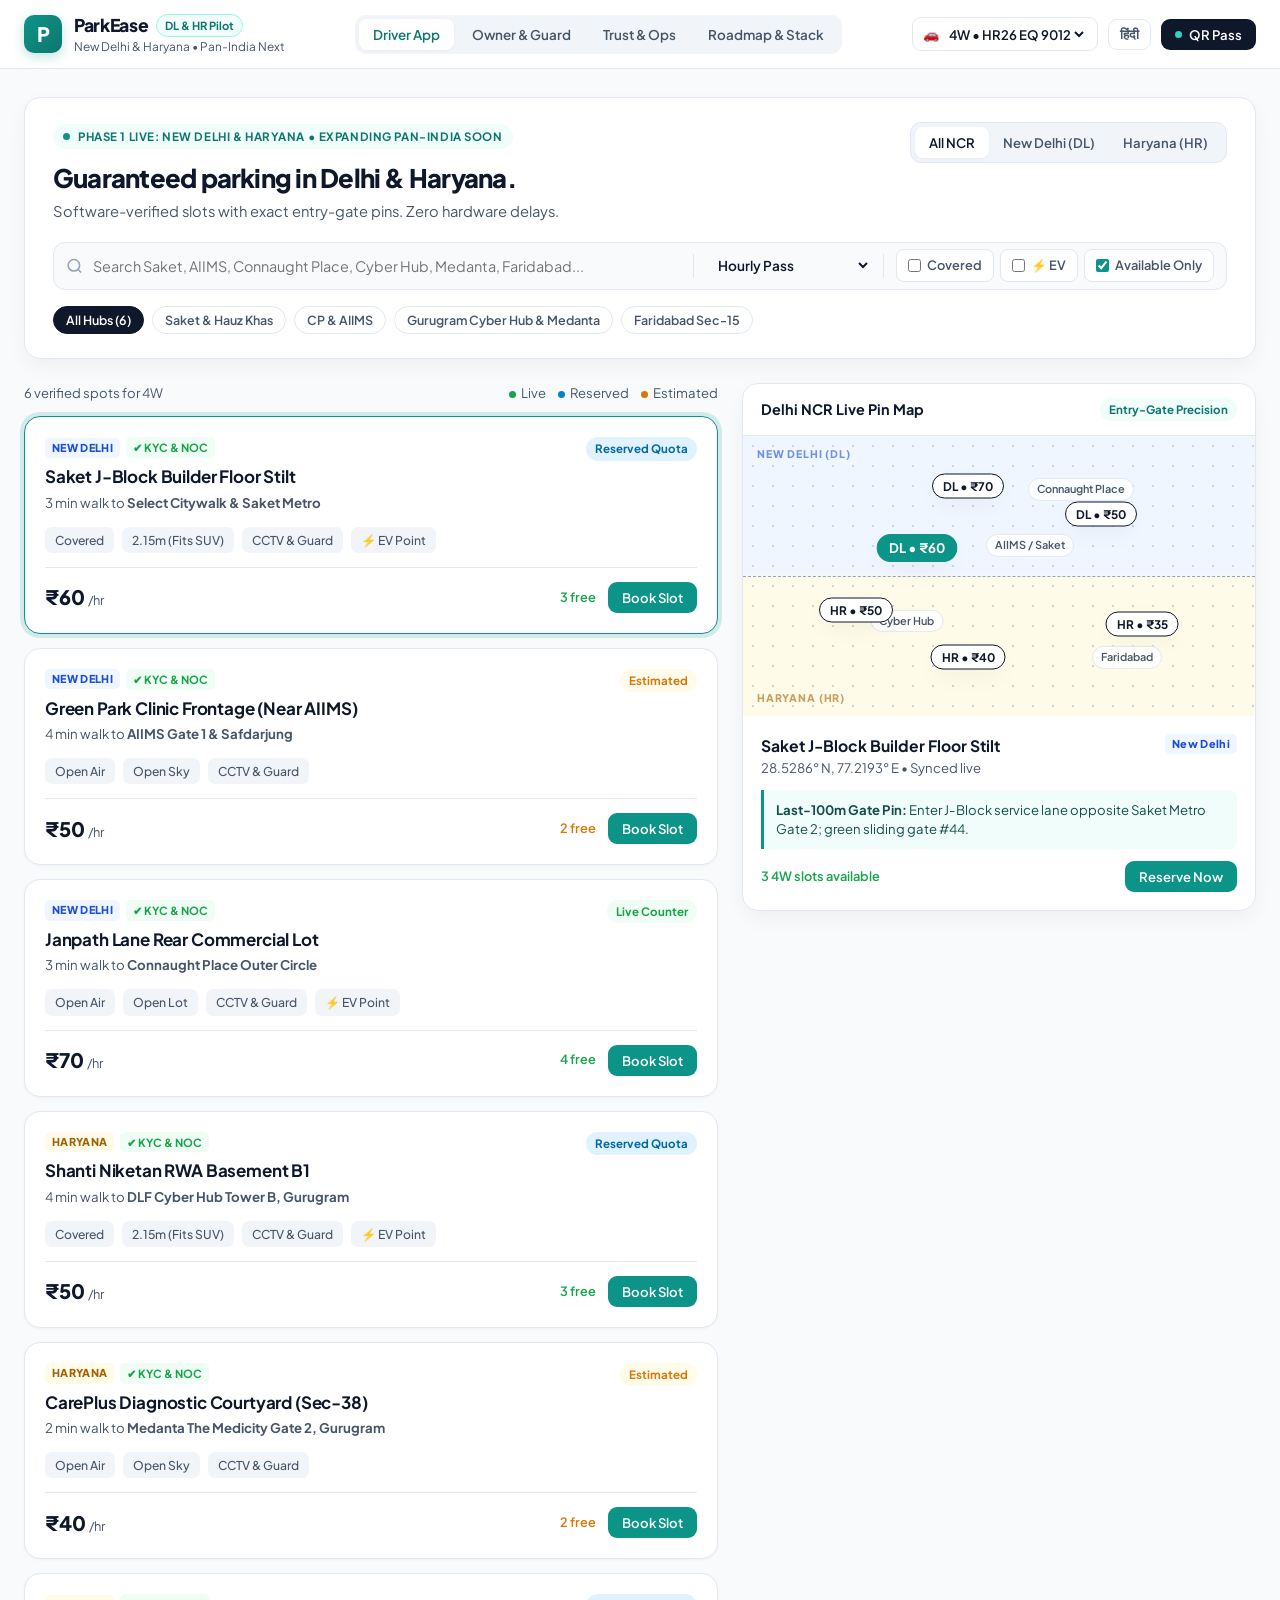
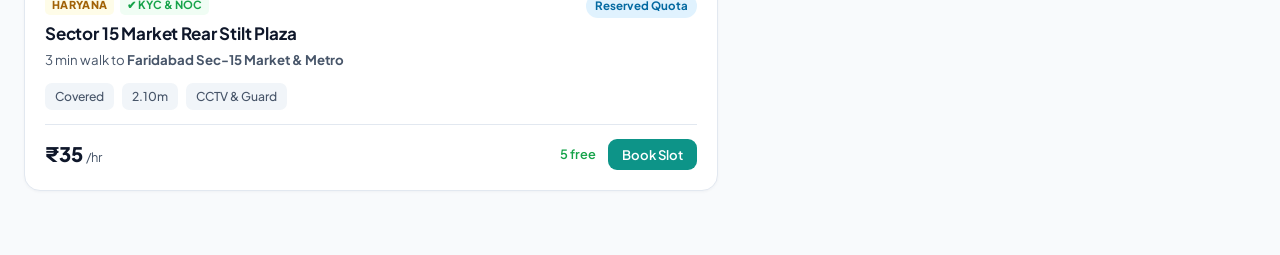
==== commit 935fb554: "feat: new features" ====
--- a/index.html
+++ b/index.html
@@ -6,149 +6,160 @@
   <title>ParkEase NCR — Verified Parking in New Delhi & Haryana</title>
   <link rel="stylesheet" href="styles.css" />
   <link rel="preconnect" href="https://fonts.googleapis.com">
-  <link href="https://fonts.googleapis.com/css2?family=Inter:wght@400;500;600;700;800&family=JetBrains+Mono:wght@400;600&display=swap" rel="stylesheet">
+  <link rel="preconnect" href="https://fonts.gstatic.com" crossorigin>
+  <link href="https://fonts.googleapis.com/css2?family=Plus+Jakarta+Sans:wght@400;500;600;700;800&family=JetBrains+Mono:wght@500;600&display=swap" rel="stylesheet">
 </head>
 <body>
-  <!-- Top Navigation -->
+  <!-- Clean Glassmorphic Top Navbar -->
   <header class="navbar">
-    <div class="nav-brand">
-      <div class="brand-logo">P</div>
-      <div>
-        <div class="brand-title-line">
-          <span class="brand-name">ParkEase</span>
-          <span class="region-badge">Delhi NCR Pilot (DL & HR)</span>
-        </div>
-        <span class="brand-tag" data-i18n="tagline">Live in New Delhi & Haryana • Expanding Pan-India Soon</span>
-      </div>
-    </div>
-
-    <nav class="nav-tabs" role="tablist">
-      <button class="nav-tab active" data-view="driver" data-i18n="nav_driver">Driver App</button>
-      <button class="nav-tab" data-view="owner" data-i18n="nav_owner">Owner & Guard</button>
-      <button class="nav-tab" data-view="admin" data-i18n="nav_admin">Trust & Ops</button>
-      <button class="nav-tab" data-view="blueprint" data-i18n="nav_blueprint">NCR Strategy & Stack</button>
-    </nav>
-
-    <div class="nav-actions">
-      <div class="vehicle-pill" title="Active Delhi / Haryana Vehicle Profile">
-        <span id="activeVehicleIcon">🚗</span>
-        <select id="globalVehicleSelect" aria-label="Select Vehicle Type">
-          <option value="2W">2W • DL3S DK 4821</option>
-          <option value="4W" selected>4W • HR26 EQ 9012</option>
-          <option value="SUV">SUV • DL8C AX 7741</option>
-          <option value="EV">EV • HR51 EV 1104</option>
-        </select>
-      </div>
-      <button id="langToggle" class="btn-outline btn-sm" title="Switch UI Language">हिंदी / EN</button>
-      <button id="myPassBtn" class="btn-primary btn-sm">
-        <span data-i18n="active_pass">QR Pass</span>
-        <span id="passBadge" class="badge-count hidden">1</span>
-      </button>
+    <div class="nav-inner">
+      <div class="nav-brand">
+        <div class="brand-logo">P</div>
+        <div>
+          <div class="brand-title-line">
+            <span class="brand-name">ParkEase</span>
+            <span class="region-pill">DL & HR Pilot</span>
+          </div>
+          <span class="brand-sub" data-i18n="tagline">New Delhi & Haryana • Pan-India Next</span>
+        </div>
+      </div>
+
+      <nav class="nav-tabs" role="tablist">
+        <button class="nav-tab active" data-view="driver" data-i18n="nav_driver">Driver App</button>
+        <button class="nav-tab" data-view="owner" data-i18n="nav_owner">Owner & Guard</button>
+        <button class="nav-tab" data-view="admin" data-i18n="nav_admin">Trust & Ops</button>
+        <button class="nav-tab" data-view="blueprint" data-i18n="nav_blueprint">Roadmap & Stack</button>
+      </nav>
+
+      <div class="nav-actions">
+        <div class="vehicle-selector">
+          <span id="activeVehicleIcon">🚗</span>
+          <select id="globalVehicleSelect" aria-label="Select Vehicle">
+            <option value="2W">2W • DL3S DK 4821</option>
+            <option value="4W" selected>4W • HR26 EQ 9012</option>
+            <option value="SUV">SUV • DL8C AX 7741</option>
+            <option value="EV">EV • HR51 EV 1104</option>
+          </select>
+        </div>
+
+        <button id="langToggle" class="icon-btn" title="Switch Language">हिंदी</button>
+
+        <button id="myPassBtn" class="btn-pass">
+          <span class="pass-dot"></span>
+          <span data-i18n="active_pass">QR Pass</span>
+          <span id="passBadge" class="badge-count hidden">1</span>
+        </button>
+      </div>
     </div>
   </header>
 
-  <!-- Regional Phase 1 Banner -->
-  <div class="ncr-banner">
-    <div class="ncr-banner-inner">
-      <span>📍 <strong>Phase 1 Launch Zone:</strong> Exclusively active across <strong>New Delhi (DL)</strong> & <strong>Haryana (Gurugram & Faridabad — HR)</strong> micro-markets.</span>
-      <span class="expansion-pill">🚀 Phase 2 Expansion: UP (Noida), Maharashtra, Karnataka & Pan-India</span>
-    </div>
-  </div>
-
-  <!-- Main Content Container -->
+  <!-- Main Workspace -->
   <main class="container">
 
-    <!-- ==================== VIEW 1: DRIVER APP ==================== -->
+    <!-- ==================== VIEW 1: DRIVER DISCOVERY ==================== -->
     <section id="view-driver" class="view-section active">
-      <!-- Micro-Market & Landmark Search Bar -->
-      <div class="search-hero">
-        <div class="search-header">
+
+      <!-- Sleek Hero & Search Dock -->
+      <div class="hero-card">
+        <div class="hero-top">
           <div>
-            <h1 data-i18n="hero_title">Verified parking across New Delhi & Haryana</h1>
-            <p class="subtitle" data-i18n="hero_sub">Software-verified slots • Exact entry-gate pins • Zero hardware delays</p>
-          </div>
-          <div class="micro-market-pills">
-            <span class="pill-label">DL & HR Micro-Markets:</span>
-            <button class="chip active" data-market="all">All NCR Clusters</button>
-            <button class="chip" data-market="dl-south">New Delhi — Saket & Hauz Khas</button>
-            <button class="chip" data-market="dl-central">New Delhi — Connaught Place & AIIMS</button>
-            <button class="chip" data-market="hr-ggn">Haryana — Gurugram Cyber Hub & Medanta</button>
-            <button class="chip" data-market="hr-fbd">Haryana — Faridabad Sector 15</button>
-          </div>
-        </div>
-
-        <div class="search-controls">
-          <div class="input-group search-input">
-            <span class="icon">📍</span>
-            <input type="text" id="landmarkSearch" placeholder="Search Delhi/Haryana landmark (e.g., AIIMS Gate 1, Saket Select Citywalk, Cyber Hub, Medanta)..." />
-          </div>
-
-          <div class="filter-group">
-            <select id="stateFilter" aria-label="Filter by State">
-              <option value="all">Both States (DL + HR)</option>
-              <option value="DL">New Delhi (DL)</option>
-              <option value="HR">Haryana (HR)</option>
-            </select>
-
-            <select id="durationFilter">
-              <option value="hourly">Hourly Pass</option>
-              <option value="daily">Daily Pass</option>
-              <option value="monthly">Monthly Commuter Pass</option>
-            </select>
-
-            <label class="checkbox-chip">
+            <div class="eyebrow">
+              <span class="pulse-dot"></span>
+              <span>PHASE 1 LIVE: NEW DELHI & HARYANA • EXPANDING PAN-INDIA SOON</span>
+            </div>
+            <h1 data-i18n="hero_title">Guaranteed parking in Delhi & Haryana.</h1>
+            <p class="hero-subtitle" data-i18n="hero_sub">Software-verified slots with exact entry-gate pins. Zero hardware delays.</p>
+          </div>
+
+          <!-- State Segmented Switch -->
+          <div class="state-segment" role="group" aria-label="Filter by State">
+            <button class="seg-btn active" data-state="all">All NCR</button>
+            <button class="seg-btn" data-state="DL">New Delhi (DL)</button>
+            <button class="seg-btn" data-state="HR">Haryana (HR)</button>
+          </div>
+        </div>
+
+        <!-- Unified Search & Filter Bar -->
+        <div class="search-dock">
+          <div class="search-box">
+            <svg width="18" height="18" viewBox="0 0 24 24" fill="none" stroke="currentColor" stroke-width="2.2"><circle cx="11" cy="11" r="8"/><path d="m21 21-4.3-4.3"/></svg>
+            <input type="text" id="landmarkSearch" placeholder="Search Saket, AIIMS, Connaught Place, Cyber Hub, Medanta, Faridabad..." />
+          </div>
+
+          <div class="dock-divider"></div>
+
+          <select id="durationFilter" class="dock-select" aria-label="Pass Duration">
+            <option value="hourly">Hourly Pass</option>
+            <option value="daily">Full-Day Pass</option>
+            <option value="monthly">Monthly Commuter</option>
+          </select>
+
+          <div class="dock-divider"></div>
+
+          <div class="toggle-pills">
+            <label class="pill-toggle">
               <input type="checkbox" id="filterCovered" />
               <span>Covered</span>
             </label>
-            <label class="checkbox-chip">
+            <label class="pill-toggle">
               <input type="checkbox" id="filterEv" />
-              <span>⚡ EV Charger</span>
+              <span>⚡ EV</span>
             </label>
-            <label class="checkbox-chip">
+            <label class="pill-toggle">
               <input type="checkbox" id="filterAvailable" checked />
-              <span>Available Now</span>
+              <span>Available Only</span>
             </label>
           </div>
         </div>
-      </div>
-
-      <!-- Split View: Listings + Interactive Micro-Market Map -->
-      <div class="discovery-grid">
-        <div class="listings-column">
-          <div class="results-meta">
-            <span id="resultsCount">Showing 6 verified NCR spots</span>
-            <span class="confidence-legend">
-              <span class="dot live"></span> Live
-              <span class="dot reserved"></span> Reserved Quota
-              <span class="dot estimated"></span> Estimated
-            </span>
-          </div>
-          <div id="listingsContainer" class="listings-list"></div>
-        </div>
-
-        <!-- Simulated Interactive Map & Last-100m Inspector -->
-        <aside class="map-column">
-          <div class="map-card">
-            <div class="map-topbar">
-              <span class="map-title">🗺️ Delhi NCR Pin Map (DL & HR)</span>
-              <span class="badge-soft">Gate-Pin Precision</span>
-            </div>
-            <div class="simulated-map" id="simulatedMap">
-              <!-- State Divider & Regional Labels -->
-              <div class="state-zone zone-dl">NEW DELHI (DL)</div>
-              <div class="state-zone zone-hr">HARYANA (HR)</div>
-              <div class="border-line"></div>
-
-              <!-- Landmark Anchors -->
-              <div class="map-landmark" style="top: 20%; left: 62%;">🏛️ Connaught Place (DL)</div>
-              <div class="map-landmark" style="top: 38%; left: 52%;">🏥 AIIMS / Saket (DL)</div>
-              <div class="map-landmark" style="top: 66%; left: 32%;">🏢 Cyber Hub / Medanta (HR)</div>
-              <div class="map-landmark" style="top: 76%; left: 74%;">🏭 Faridabad Sec-15 (HR)</div>
+
+        <!-- Clean Micro-Market Quick Chips -->
+        <div class="market-bar">
+          <button class="market-chip active" data-market="all">All Hubs (6)</button>
+          <button class="market-chip" data-market="dl-south">Saket & Hauz Khas</button>
+          <button class="market-chip" data-market="dl-central">CP & AIIMS</button>
+          <button class="market-chip" data-market="hr-ggn">Gurugram Cyber Hub & Medanta</button>
+          <button class="market-chip" data-market="hr-fbd">Faridabad Sec-15</button>
+        </div>
+      </div>
+
+      <!-- Clean 2-Column Split Workspace -->
+      <div class="workspace-grid">
+        <!-- Left: Uncluttered Spot Cards -->
+        <div class="listings-col">
+          <div class="list-header">
+            <span id="resultsCount" class="results-label">Showing 6 verified spots</span>
+            <div class="legend-inline">
+              <span><i class="dot live"></i>Live</span>
+              <span><i class="dot reserved"></i>Reserved</span>
+              <span><i class="dot estimated"></i>Estimated</span>
+            </div>
+          </div>
+          <div id="listingsContainer" class="cards-stack"></div>
+        </div>
+
+        <!-- Right: Interactive NCR Map & Selected Gate Inspector -->
+        <aside class="map-col">
+          <div class="map-panel">
+            <div class="map-header">
+              <span class="map-heading">Delhi NCR Live Pin Map</span>
+              <span class="gate-chip">Entry-Gate Precision</span>
+            </div>
+
+            <div class="ncr-canvas" id="simulatedMap">
+              <div class="zone-label dl">NEW DELHI (DL)</div>
+              <div class="zone-label hr">HARYANA (HR)</div>
+              <div class="ncr-border"></div>
+
+              <!-- Subtle Geographic Landmarks -->
+              <div class="landmark-dot" style="top: 19%; left: 66%;">Connaught Place</div>
+              <div class="landmark-dot" style="top: 39%; left: 56%;">AIIMS / Saket</div>
+              <div class="landmark-dot" style="top: 66%; left: 32%;">Cyber Hub</div>
+              <div class="landmark-dot" style="top: 79%; left: 75%;">Faridabad</div>
+
               <div id="mapPinsContainer"></div>
             </div>
-            <div id="selectedSpotPreview" class="spot-preview-box">
-              <!-- Populated dynamically when a spot is selected -->
-            </div>
+
+            <div id="selectedSpotPreview" class="inspector-card"></div>
           </div>
         </aside>
       </div>
@@ -156,279 +167,264 @@
 
     <!-- ==================== VIEW 2: OWNER & GUARD CONSOLE ==================== -->
     <section id="view-owner" class="view-section">
-      <div class="section-header-row">
+      <div class="page-head">
         <div>
-          <h2>NCR Parking Owner & Guard Operations (DL & HR)</h2>
-          <p class="subtitle">Zero-hardware inventory control, offline-capable QR check-in, and split-settlement ledger</p>
-        </div>
-        <div class="owner-header-actions">
-          <button id="openOnboardModalBtn" class="btn-primary">+ List Space in Delhi / Haryana (KYC + NOC)</button>
-        </div>
-      </div>
-
-      <div class="owner-grid">
-        <!-- Live Inventory & One-Tap Counter -->
-        <div class="card">
-          <div class="card-header">
-            <h3>1. Slot Quota & Manual Counter</h3>
-            <label class="switch-label">
+          <h2>Owner & Guard Console</h2>
+          <p class="muted">Zero-hardware slot management, offline basement QR check-in, and T+2 split settlements</p>
+        </div>
+        <button id="openOnboardModalBtn" class="btn-primary">+ List Space (DL / HR)</button>
+      </div>
+
+      <!-- Clean Top Financial Strip -->
+      <div class="stats-grid">
+        <div class="stat-card">
+          <span class="stat-label">Weekly Gross Bookings</span>
+          <strong class="stat-num" id="ownerGrossKpi">₹18,450</strong>
+        </div>
+        <div class="stat-card">
+          <span class="stat-label">Platform Fee (15%)</span>
+          <strong class="stat-num danger" id="ownerCommKpi">- ₹2,768</strong>
+        </div>
+        <div class="stat-card">
+          <span class="stat-label">GST on Commission (18%)</span>
+          <strong class="stat-num danger" id="ownerGstKpi">- ₹498</strong>
+        </div>
+        <div class="stat-card accent">
+          <span class="stat-label">Net Settled to Bank (T+2)</span>
+          <strong class="stat-num success" id="ownerNetKpi">₹15,184</strong>
+        </div>
+      </div>
+
+      <div class="two-col-grid">
+        <!-- Live Slot Quota -->
+        <div class="surface-card">
+          <div class="card-top">
+            <div>
+              <h3>Slot Quota & Counter</h3>
+              <p class="card-sub">Shanti Niketan RWA Basement B1 • Gurugram (HR)</p>
+            </div>
+            <label class="switch-pill">
               <input type="checkbox" id="emergencyFullToggle" />
-              <span class="switch-text">Mark Lot FULL</span>
+              <span>Lot FULL</span>
             </label>
           </div>
-          <p class="muted-text">Managing: <strong>Shanti Niketan RWA Basement B1 (Gurugram, HR)</strong> — Reserved Inventory + Counter Taps.</p>
-
-          <div id="ownerInventoryControls" class="inventory-controls"></div>
-        </div>
-
-        <!-- Guard QR Scanner & Offline Basement Fallback -->
-        <div class="card">
-          <div class="card-header">
-            <h3>2. Guard QR & Basement Code Check-In</h3>
-            <span class="badge-soft success">Offline-First Ready</span>
-          </div>
-          <p class="muted-text">Delhi & Gurugram basement parkings often lack signal. Signed QR tokens validate locally and sync later.</p>
-
-          <div class="scanner-box">
-            <div class="scanner-frame">
-              <div class="scan-line"></div>
-              <span id="scannerStatusText">Ready to scan driver QR or enter 6-digit fallback code</span>
-            </div>
-            <div class="scanner-inputs">
-              <input type="text" id="manualCodeInput" placeholder="Enter Booking Code (e.g. PE-8492)" />
-              <button id="verifyCheckInBtn" class="btn-primary">Verify Entry / Exit</button>
-            </div>
-            <div class="quick-test-codes">
-              <span>Quick Demo:</span>
-              <button class="btn-link" id="fillActiveCodeBtn">Use Active Pass Code</button>
-            </div>
-            <div id="scanResultLog" class="scan-log"></div>
-          </div>
-        </div>
-
-        <!-- Split-Settlement Earnings & GST Ledger -->
-        <div class="card full-span">
-          <div class="card-header">
-            <h3>3. Weekly Split-Settlement Earnings (Razorpay Route Model)</h3>
-            <span class="badge-soft">RBI Compliant • T+2 Auto Payout (DL & HR GSTIN Ready)</span>
-          </div>
-          <div class="kpi-row">
-            <div class="kpi-box">
-              <span class="kpi-label">Gross Bookings (This Week)</span>
-              <span class="kpi-val" id="ownerGrossKpi">₹18,450</span>
-            </div>
-            <div class="kpi-box">
-              <span class="kpi-label">Platform Commission (15%)</span>
-              <span class="kpi-val negative" id="ownerCommKpi">- ₹2,768</span>
-            </div>
-            <div class="kpi-box">
-              <span class="kpi-label">GST on Commission (18%)</span>
-              <span class="kpi-val negative" id="ownerGstKpi">- ₹498</span>
-            </div>
-            <div class="kpi-box highlight">
-              <span class="kpi-label">Net Settled to Owner Bank</span>
-              <span class="kpi-val positive" id="ownerNetKpi">₹15,184</span>
-            </div>
-          </div>
+          <div id="ownerInventoryControls" class="quota-list"></div>
+        </div>
+
+        <!-- Guard QR & Offline Code Scanner -->
+        <div class="surface-card">
+          <div class="card-top">
+            <div>
+              <h3>Guard Gate Check-In</h3>
+              <p class="card-sub">Works offline in zero-signal basements via signed QR tokens</p>
+            </div>
+            <span class="status-badge success">Offline Ready</span>
+          </div>
+
+          <div class="scanner-viewport">
+            <div class="laser-line"></div>
+            <p>Scan Driver QR Pass or Enter 6-Digit Basement Code</p>
+          </div>
+
+          <div class="code-entry-row">
+            <input type="text" id="manualCodeInput" placeholder="e.g. PE-DL-4821" />
+            <button id="verifyCheckInBtn" class="btn-primary">Verify Entry / Exit</button>
+          </div>
+
+          <div class="demo-helper">
+            <span>Demo shortcut:</span>
+            <button class="text-btn" id="fillActiveCodeBtn">Auto-fill active booking code</button>
+          </div>
+          <div id="scanResultLog" class="scan-feedback"></div>
         </div>
       </div>
     </section>
 
     <!-- ==================== VIEW 3: ADMIN & TRUST OPS ==================== -->
     <section id="view-admin" class="view-section">
-      <div class="section-header-row">
+      <div class="page-head">
         <div>
-          <h2>NCR Trust, Verification & Compliance Queue</h2>
-          <p class="subtitle">Supply-first quality control across New Delhi & Haryana: RWA NOC checks, Geotagged Gate Photos & DPDP Audit Logs</p>
-        </div>
-        <div class="kpi-pills">
-          <span class="stat-pill">New Delhi Supply: <strong>112 Verified</strong></span>
-          <span class="stat-pill">Haryana Supply: <strong>138 Verified</strong></span>
-          <span class="stat-pill">No-Show Release: <strong>15 min</strong></span>
-        </div>
-      </div>
-
-      <div class="admin-grid">
-        <div class="card">
-          <h3>Listing Approval Queue (DL & HR KYC + RWA NOC)</h3>
-          <div id="approvalQueueList" class="queue-list"></div>
-        </div>
-
-        <div class="card">
-          <h3>Live NCR Booking & Dispute Monitor</h3>
-          <div id="adminBookingsList" class="queue-list"></div>
+          <h2>Trust, KYC & Operations</h2>
+          <p class="muted">Supply verification across New Delhi (112 spots) & Haryana (138 spots)</p>
+        </div>
+        <div class="pill-group">
+          <span class="info-pill">No-Show Auto-Release: <strong>15 mins</strong></span>
+          <span class="info-pill">DPDP Data Masking: <strong>Active</strong></span>
+        </div>
+      </div>
+
+      <div class="two-col-grid">
+        <div class="surface-card">
+          <div class="card-top">
+            <h3>Pending DL & HR Onboarding Queue</h3>
+            <span class="status-badge">PAN + RWA NOC</span>
+          </div>
+          <div id="approvalQueueList" class="queue-stack"></div>
+        </div>
+
+        <div class="surface-card">
+          <div class="card-top">
+            <h3>Live NCR Booking Monitor</h3>
+            <span class="status-badge success">Real-Time</span>
+          </div>
+          <div id="adminBookingsList" class="queue-stack"></div>
         </div>
       </div>
     </section>
 
-    <!-- ==================== VIEW 4: BLUEPRINT & NCR EXPANSION ==================== -->
+    <!-- ==================== VIEW 4: ROADMAP & ARCHITECTURE ==================== -->
     <section id="view-blueprint" class="view-section">
-      <div class="section-header-row">
+      <div class="page-head">
         <div>
-          <h2>ParkEase NCR Strategy & Pan-India Rollout Plan</h2>
-          <p class="subtitle">Why we start hyper-local in New Delhi & Haryana before scaling across India</p>
-        </div>
-      </div>
-
-      <div class="blueprint-grid">
-        <div class="card">
-          <h3>Why Start With New Delhi & Haryana Only?</h3>
-          <ul class="clean-list">
-            <li><strong>Micro-Market Supply Density:</strong> An empty map across 28 states kills trust. Concentrating 250+ verified spots in Saket, CP, AIIMS (Delhi) and Cyber Hub, Medanta, Faridabad (Haryana) guarantees high fill rates.</li>
-            <li><strong>Cross-Border Daily Commuters:</strong> Thousands of daily commuters travel between Delhi and Gurugram/Faridabad—one unified wallet-free QR pass serves both ends of their commute.</li>
-            <li><strong>Long-Tail Supply Moat:</strong> Targets Delhi builder-floor stilts, RWA visitor slots, and Gurugram clinic frontages instead of fighting Park+ on gated malls.</li>
-            <li><strong>Honest Confidence Labels:</strong> Separates <em>Live Hardware</em>, <em>Reserved Quota</em>, and <em>Estimated</em> spots to eliminate "arrived to a full lot" churn.</li>
+          <h2>NCR Wedge Strategy & Pan-India Roadmap</h2>
+          <p class="muted">How we dominate Delhi NCR first before scaling nationwide</p>
+        </div>
+      </div>
+
+      <div class="roadmap-grid">
+        <div class="roadmap-card">
+          <span class="step-tag">Phase 0 • Done</span>
+          <h4>NCR Pilot Validation</h4>
+          <p>45 owner spaces in South Delhi & Gurugram validated RWA NOC workflows and QR check-in.</p>
+        </div>
+        <div class="roadmap-card current">
+          <span class="step-tag">Phase 1 • Current (DL & HR)</span>
+          <h4>New Delhi & Haryana Density</h4>
+          <p>250+ verified spots across Saket, CP, AIIMS, Cyber Hub & Faridabad serving cross-border commuters.</p>
+        </div>
+        <div class="roadmap-card">
+          <span class="step-tag">Phase 2 • +6 Months</span>
+          <h4>Full NCR & Metro Cities</h4>
+          <p>Expand into Noida/Ghaziabad (UP), Mumbai, Bengaluru & Hyderabad with UPI AutoPay monthly passes.</p>
+        </div>
+        <div class="roadmap-card">
+          <span class="step-tag">Phase 3 • Nationwide</span>
+          <h4>Pan-India + Smart Gates</h4>
+          <p>15+ states rollout with partner-led FASTag/ANPR boom barriers, dynamic pricing & per-trip insurance.</p>
+        </div>
+      </div>
+
+      <div class="two-col-grid" style="margin-top: 20px;">
+        <div class="surface-card">
+          <h3>Why Start With New Delhi & Haryana?</h3>
+          <ul class="feature-list">
+            <li><strong>High Supply Density:</strong> Concentrating inventory in Delhi–Gurugram commuter corridors prevents empty-map churn.</li>
+            <li><strong>One Cross-Border Pass:</strong> Daily commuters between Delhi and Haryana use a single QR pass at both ends.</li>
+            <li><strong>Long-Tail Supply Moat:</strong> Unlocks builder-floor stilts, RWA visitor bays, and clinic lots without hardware capex.</li>
           </ul>
         </div>
 
-        <div class="card">
-          <h3>Production Tech Stack</h3>
-          <div class="stack-tags">
-            <span class="tech-tag">Flutter (Android-First)</span>
-            <span class="tech-tag">React / Next.js Web</span>
-            <span class="tech-tag">Node.js (NestJS) / FastAPI</span>
-            <span class="tech-tag">PostgreSQL + PostGIS</span>
-            <span class="tech-tag">Redis + BullMQ</span>
-            <span class="tech-tag">Razorpay Route</span>
-            <span class="tech-tag">Digio / IDfy eKYC</span>
-            <span class="tech-tag">WhatsApp Business API</span>
-          </div>
-          <div class="code-snippet">
-            <div class="code-title">Atomic Inventory Lock (PostgreSQL Transaction)</div>
-            <pre>BEGIN;
+        <div class="surface-card">
+          <h3>Production Stack & Atomic Locking</h3>
+          <div class="tags-wrap">
+            <span class="stack-pill">Flutter</span>
+            <span class="stack-pill">Next.js</span>
+            <span class="stack-pill">Node.js / FastAPI</span>
+            <span class="stack-pill">PostgreSQL + PostGIS</span>
+            <span class="stack-pill">Redis</span>
+            <span class="stack-pill">Razorpay Route</span>
+          </div>
+          <pre class="code-block">BEGIN;
 SELECT safe_spot_quota, occupied_slots
 FROM inventory_pools
 WHERE listing_id = $1 AND vehicle_type = $2
-FOR UPDATE; -- Row-level lock prevents double booking
--- Verify overlap & increment occupied_slots
+FOR UPDATE; -- Prevents double-booking
 COMMIT;</pre>
-          </div>
-        </div>
-
-        <div class="card full-span">
-          <h3>Geographic & Product Rollout Roadmap</h3>
-          <div class="roadmap-row">
-            <div class="phase-card">
-              <span class="phase-tag">Phase 0 • Completed</span>
-              <h4>NCR Pilot Validation</h4>
-              <p>Onboarded initial 45 owners in South Delhi & Gurugram via WhatsApp & UPI to validate RWA NOC rules and QR check-in.</p>
-            </div>
-            <div class="phase-card active-phase">
-              <span class="phase-tag">Phase 1 • Current Focus (DL & HR)</span>
-              <h4>New Delhi & Haryana Launch</h4>
-              <p>250+ verified listings across Saket, CP, AIIMS, Gurugram & Faridabad. Software-only QR passes, confidence labels & split payouts.</p>
-            </div>
-            <div class="phase-card">
-              <span class="phase-tag">Phase 2 • Next 6 Months</span>
-              <h4>Full NCR & Metro Expansion</h4>
-              <p>Expand to Noida/Ghaziabad (UP), Mumbai, Bengaluru & Hyderabad with UPI AutoPay monthly passes and corporate parking blocks.</p>
-            </div>
-            <div class="phase-card">
-              <span class="phase-tag">Phase 3 • Pan-India Scale</span>
-              <h4>Tier-1 & Tier-2 India + Partner Hardware</h4>
-              <p>Nationwide rollout across 15+ Indian states with partner-led ANPR/FASTag gates, ML demand pricing & per-booking insurance.</p>
-            </div>
-          </div>
         </div>
       </div>
     </section>
+
   </main>
 
-  <!-- ==================== MODAL 1: BOOKING & PRICE BREAKDOWN ==================== -->
+  <!-- ==================== MODAL 1: BOOKING SUMMARY ==================== -->
   <div id="bookingModal" class="modal hidden" role="dialog" aria-modal="true">
     <div class="modal-backdrop" data-close="bookingModal"></div>
-    <div class="modal-dialog">
-      <div class="modal-header">
-        <h3 id="modalSpotTitle">Book Parking Spot</h3>
-        <button class="close-btn" data-close="bookingModal">&times;</button>
-      </div>
-      <div class="modal-body" id="bookingModalBody"></div>
+    <div class="modal-sheet">
+      <div class="modal-head">
+        <h3 id="modalSpotTitle">Reserve Parking Slot</h3>
+        <button class="close-x" data-close="bookingModal">&times;</button>
+      </div>
+      <div class="modal-content" id="bookingModalBody"></div>
     </div>
   </div>
 
-  <!-- ==================== MODAL 2: SIGNED DIGITAL QR PASS ==================== -->
+  <!-- ==================== MODAL 2: DIGITAL QR PASS ==================== -->
   <div id="qrPassModal" class="modal hidden" role="dialog" aria-modal="true">
     <div class="modal-backdrop" data-close="qrPassModal"></div>
-    <div class="modal-dialog pass-dialog">
-      <div class="modal-header">
-        <h3>ParkEase Digital Entry Pass (Offline Ready)</h3>
-        <button class="close-btn" data-close="qrPassModal">&times;</button>
-      </div>
-      <div class="modal-body" id="qrPassBody"></div>
+    <div class="modal-sheet">
+      <div class="modal-head">
+        <h3>Digital Entry Pass</h3>
+        <button class="close-x" data-close="qrPassModal">&times;</button>
+      </div>
+      <div class="modal-content" id="qrPassBody"></div>
     </div>
   </div>
 
-  <!-- ==================== MODAL 3: OWNER ONBOARDING (DL & HR ONLY FOR NOW) ==================== -->
+  <!-- ==================== MODAL 3: OWNER ONBOARDING ==================== -->
   <div id="onboardModal" class="modal hidden" role="dialog" aria-modal="true">
     <div class="modal-backdrop" data-close="onboardModal"></div>
-    <div class="modal-dialog">
-      <div class="modal-header">
-        <h3>List Parking Space — New Delhi & Haryana</h3>
-        <button class="close-btn" data-close="onboardModal">&times;</button>
-      </div>
-      <form id="onboardForm" class="modal-body">
+    <div class="modal-sheet">
+      <div class="modal-head">
+        <h3>List Space (New Delhi & Haryana)</h3>
+        <button class="close-x" data-close="onboardModal">&times;</button>
+      </div>
+      <form id="onboardForm" class="modal-content">
         <div class="form-grid">
-          <div class="form-field">
-            <label>State / UT (Phase 1 Active Regions)</label>
+          <div class="field">
+            <label>State / UT (Phase 1)</label>
             <select id="newState">
               <option value="DL">New Delhi (DL)</option>
               <option value="HR">Haryana (HR)</option>
-              <option value="OTHER" disabled>Other Indian States (Opening in Phase 2)</option>
+              <option value="OTHER" disabled>Other Indian States (Phase 2)</option>
             </select>
           </div>
-          <div class="form-field">
-            <label>Micro-Market Cluster</label>
+          <div class="field">
+            <label>Micro-Market</label>
             <select id="newMarket">
-              <option value="dl-south">New Delhi — Saket & Hauz Khas</option>
-              <option value="dl-central">New Delhi — Connaught Place & AIIMS</option>
-              <option value="hr-ggn">Haryana — Gurugram Cyber Hub & Medanta</option>
-              <option value="hr-fbd">Haryana — Faridabad Sector 15</option>
+              <option value="dl-south">Saket & Hauz Khas (DL)</option>
+              <option value="dl-central">CP & AIIMS (DL)</option>
+              <option value="hr-ggn">Gurugram Cyber Hub / Medanta (HR)</option>
+              <option value="hr-fbd">Faridabad Sec-15 (HR)</option>
             </select>
           </div>
-          <div class="form-field full-span">
+          <div class="field span-2">
             <label>Space Title & Locality</label>
             <input type="text" id="newTitle" required placeholder="e.g., J-44 Saket Builder Floor Stilt, New Delhi" />
           </div>
-          <div class="form-field">
+          <div class="field">
             <label>Space Type</label>
             <select id="newType">
-              <option value="Builder Floor / Stilt">Builder Floor / Stilt Parking</option>
-              <option value="Society Spare Slot">RWA / Housing Society Spare Slot</option>
+              <option value="Builder Floor / Stilt">Builder Floor / Stilt</option>
+              <option value="Society Spare Slot">RWA Spare Slot</option>
               <option value="Commercial Frontage">Clinic / Market Frontage</option>
             </select>
           </div>
-          <div class="form-field">
+          <div class="field">
             <label>Hourly Rate (₹)</label>
             <input type="number" id="newHourlyRate" value="50" min="10" max="500" required />
           </div>
-          <div class="form-field">
-            <label>Reserved Quota (Slots for ParkEase)</label>
+          <div class="field">
+            <label>Reserved Quota</label>
             <input type="number" id="newSlots" value="2" min="1" max="50" required />
           </div>
-          <div class="form-field">
-            <label>Max Height Clearance</label>
+          <div class="field">
+            <label>Clearance Height</label>
             <input type="text" id="newHeight" value="2.1m (Fits SUV)" required />
           </div>
-          <div class="form-field full-span">
-            <label>Last-100m Gate Entry Instructions</label>
-            <input type="text" id="newInstructions" required placeholder="Enter from Gate 2 beside Metro Pillar; tell guard 'ParkEase'" />
-          </div>
-          <div class="form-field full-span">
-            <label class="checkbox-inline">
-              <input type="checkbox" id="newNocCheck" required checked />
-              <span>RWA / Society NOC & PAN Penny-Drop Verified (DL/HR Jurisdiction)</span>
-            </label>
-          </div>
-        </div>
-        <div class="modal-footer">
-          <button type="button" class="btn-outline" data-close="onboardModal">Cancel</button>
-          <button type="submit" class="btn-primary">Submit to NCR Ops Queue</button>
+          <div class="field span-2">
+            <label>Entry-Gate Instructions</label>
+            <input type="text" id="newInstructions" required placeholder="Enter from Gate 2 beside Metro Pillar; show QR to guard" />
+          </div>
+        </div>
+        <div class="modal-actions">
+          <button type="button" class="btn-ghost" data-close="onboardModal">Cancel</button>
+          <button type="submit" class="btn-primary">Submit for KYC Approval</button>
         </div>
       </form>
     </div>
   </div>
 
-  <!-- Toast Notification -->
+  <!-- Toast -->
   <div id="toast" class="toast hidden"></div>
 
   <script src="app.js"></script>
--- a/styles.css
+++ b/styles.css
@@ -1,21 +1,38 @@
-/* ParkEase NCR (New Delhi & Haryana) Stylesheet */
+/* ==========================================================================
+   ParkEase NCR â€” Modern, Clean, Uncluttered Design System
+   ========================================================================== */
 :root {
-  --bg: #f4f6f9;
+  --bg: #f8fafc;
   --surface: #ffffff;
-  --surface-alt: #f8fafc;
+  --surface-subtle: #f1f5f9;
   --text: #0f172a;
-  --text-muted: #64748b;
+  --text-secondary: #475569;
+  --text-muted: #94a3b8;
   --border: #e2e8f0;
-  --primary: #0f766e;       /* Deep Teal: Trust & Safety */
-  --primary-hover: #115e59;
-  --primary-soft: #ccfbf1;
-  --accent: #2563eb;
-  --live: #16a34a;
-  --reserved: #0284c7;
-  --estimated: #d97706;
+  --border-strong: #cbd5e1;
+
+  --brand: #0d9488;
+  --brand-dark: #0f766e;
+  --brand-soft: #f0fdfa;
+  --brand-ring: rgba(13, 148, 136, 0.16);
+
+  --dl-bg: #eff6ff;
+  --dl-text: #1d4ed8;
+  --hr-bg: #fefce8;
+  --hr-text: #a16207;
+
+  --success: #16a34a;
+  --success-bg: #f0fdf4;
+  --warning: #d97706;
+  --warning-bg: #fffbeb;
   --danger: #dc2626;
-  --radius: 12px;
-  --shadow: 0 4px 16px rgba(15, 23, 42, 0.06);
+
+  --radius-lg: 16px;
+  --radius-md: 12px;
+  --radius-sm: 8px;
+  --shadow-sm: 0 1px 3px rgba(15, 23, 42, 0.04);
+  --shadow-md: 0 8px 24px -4px rgba(15, 23, 42, 0.06);
+  --shadow-lg: 0 20px 40px -8px rgba(15, 23, 42, 0.14);
 }
 
 * {
@@ -25,43 +42,51 @@
 }
 
 body {
-  font-family: 'Inter', -apple-system, BlinkMacSystemFont, sans-serif;
+  font-family: 'Plus Jakarta Sans', -apple-system, BlinkMacSystemFont, sans-serif;
   background: var(--bg);
   color: var(--text);
   line-height: 1.5;
-}
-
-/* Navbar */
+  -webkit-font-smoothing: antialiased;
+}
+
+/* ==================== NAVBAR ==================== */
 .navbar {
   position: sticky;
   top: 0;
   z-index: 40;
+  background: rgba(255, 255, 255, 0.88);
+  backdrop-filter: blur(12px);
+  border-bottom: 1px solid var(--border);
+}
+
+.nav-inner {
+  max-width: 1280px;
+  margin: 0 auto;
+  padding: 12px 24px;
   display: flex;
   align-items: center;
   justify-content: space-between;
   gap: 16px;
-  padding: 12px 24px;
-  background: var(--surface);
-  border-bottom: 1px solid var(--border);
   flex-wrap: wrap;
 }
 
 .nav-brand {
   display: flex;
   align-items: center;
-  gap: 10px;
+  gap: 12px;
 }
 
 .brand-logo {
-  width: 36px;
-  height: 36px;
-  border-radius: 9px;
-  background: var(--primary);
+  width: 38px;
+  height: 38px;
+  border-radius: 10px;
+  background: linear-gradient(135deg, #0d9488, #0f766e);
   color: #fff;
   font-weight: 800;
-  font-size: 1.2rem;
+  font-size: 1.25rem;
   display: grid;
   place-items: center;
+  box-shadow: 0 4px 12px rgba(13, 148, 136, 0.25);
 }
 
 .brand-title-line {
@@ -72,78 +97,55 @@
 
 .brand-name {
   font-weight: 800;
-  font-size: 1.05rem;
+  font-size: 1.1rem;
   letter-spacing: -0.02em;
 }
 
-.region-badge {
-  background: #fef3c7;
-  color: #92400e;
-  border: 1px solid #fde68a;
-  font-size: 0.68rem;
+.region-pill {
+  background: var(--brand-soft);
+  color: var(--brand-dark);
+  border: 1px solid #99f6e4;
+  font-size: 0.7rem;
   font-weight: 700;
-  padding: 1px 7px;
+  padding: 2px 8px;
   border-radius: 99px;
 }
 
-.brand-tag {
+.brand-sub {
   display: block;
-  font-size: 0.72rem;
-  color: var(--text-muted);
-}
-
-/* Regional Pilot Banner */
-.ncr-banner {
-  background: #0f172a;
-  color: #f8fafc;
-  font-size: 0.8rem;
-  padding: 8px 24px;
-}
-
-.ncr-banner-inner {
-  max-width: 1320px;
-  margin: 0 auto;
-  display: flex;
-  justify-content: space-between;
-  align-items: center;
-  gap: 12px;
-  flex-wrap: wrap;
-}
-
-.expansion-pill {
-  background: rgba(45, 212, 191, 0.16);
-  color: #5eead4;
-  border: 1px solid rgba(45, 212, 191, 0.35);
-  padding: 2px 10px;
-  border-radius: 99px;
   font-size: 0.74rem;
-  font-weight: 600;
+  color: var(--text-secondary);
 }
 
 .nav-tabs {
   display: flex;
-  gap: 6px;
-  background: var(--bg);
+  gap: 4px;
+  background: var(--surface-subtle);
   padding: 4px;
-  border-radius: 10px;
+  border-radius: 11px;
 }
 
 .nav-tab {
   border: none;
   background: transparent;
   padding: 7px 14px;
-  border-radius: 7px;
-  font-weight: 600;
-  font-size: 0.85rem;
-  color: var(--text-muted);
-  cursor: pointer;
-  transition: 0.15s ease;
+  border-radius: 8px;
+  font-family: inherit;
+  font-weight: 600;
+  font-size: 0.84rem;
+  color: var(--text-secondary);
+  cursor: pointer;
+  transition: all 0.18s ease;
+}
+
+.nav-tab:hover {
+  color: var(--text);
 }
 
 .nav-tab.active {
   background: var(--surface);
-  color: var(--primary);
-  box-shadow: 0 1px 4px rgba(0, 0, 0, 0.08);
+  color: var(--brand-dark);
+  box-shadow: var(--shadow-sm);
 }
 
 .nav-actions {
@@ -152,91 +154,90 @@
   gap: 10px;
 }
 
-.vehicle-pill {
+.vehicle-selector {
   display: flex;
   align-items: center;
   gap: 6px;
-  background: var(--surface-alt);
-  border: 1px solid var(--border);
-  padding: 5px 10px;
-  border-radius: 8px;
+  background: var(--surface);
+  border: 1px solid var(--border);
+  padding: 6px 10px;
+  border-radius: 9px;
   font-size: 0.82rem;
 }
 
-.vehicle-pill select {
+.vehicle-selector select {
   border: none;
   background: transparent;
-  font-weight: 600;
+  font-family: inherit;
+  font-weight: 600;
+  font-size: 0.82rem;
   color: var(--text);
   outline: none;
   cursor: pointer;
 }
 
-/* Buttons */
-.btn-primary, .btn-outline, .btn-danger {
-  border-radius: 8px;
-  font-weight: 600;
+.icon-btn {
+  border: 1px solid var(--border);
+  background: var(--surface);
+  padding: 6px 11px;
+  border-radius: 9px;
+  font-family: inherit;
+  font-weight: 600;
+  font-size: 0.8rem;
+  color: var(--text-secondary);
   cursor: pointer;
   transition: 0.15s ease;
+}
+
+.icon-btn:hover {
+  border-color: var(--border-strong);
+  color: var(--text);
+}
+
+.btn-pass {
   display: inline-flex;
   align-items: center;
-  gap: 6px;
-  font-size: 0.88rem;
-  padding: 9px 16px;
-}
-
-.btn-primary {
-  background: var(--primary);
+  gap: 7px;
+  background: #0f172a;
   color: #fff;
-  border: 1px solid var(--primary);
-}
-
-.btn-primary:hover {
-  background: var(--primary-hover);
-}
-
-.btn-outline {
-  background: var(--surface);
-  color: var(--text);
-  border: 1px solid var(--border);
-}
-
-.btn-outline:hover {
-  background: var(--surface-alt);
-}
-
-.btn-sm {
-  padding: 6px 12px;
-  font-size: 0.8rem;
-}
-
-.btn-link {
-  background: none;
   border: none;
-  color: var(--primary);
-  font-weight: 600;
-  text-decoration: underline;
-  cursor: pointer;
+  padding: 7px 14px;
+  border-radius: 9px;
+  font-family: inherit;
+  font-weight: 600;
   font-size: 0.82rem;
+  cursor: pointer;
+  transition: 0.15s ease;
+}
+
+.btn-pass:hover {
+  background: #1e293b;
+}
+
+.pass-dot {
+  width: 7px;
+  height: 7px;
+  border-radius: 50%;
+  background: #2dd4bf;
 }
 
 .badge-count {
-  background: #f59e0b;
+  background: var(--brand);
   color: #fff;
   border-radius: 99px;
   padding: 1px 6px;
-  font-size: 0.72rem;
+  font-size: 0.7rem;
 }
 
 .hidden {
   display: none !important;
 }
 
-/* Layout */
+/* ==================== LAYOUT ==================== */
 .container {
-  max-width: 1320px;
+  max-width: 1280px;
   margin: 0 auto;
-  padding: 20px 24px 48px;
+  padding: 28px 24px 64px;
 }
 
 .view-section {
@@ -247,160 +248,242 @@
   display: block;
 }
 
-/* Hero Search */
-.search-hero {
-  background: var(--surface);
-  border: 1px solid var(--border);
-  border-radius: var(--radius);
-  padding: 20px;
-  box-shadow: var(--shadow);
-  margin-bottom: 20px;
-}
-
-.search-header {
+/* ==================== HERO & SEARCH DOCK ==================== */
+.hero-card {
+  background: var(--surface);
+  border: 1px solid var(--border);
+  border-radius: var(--radius-lg);
+  padding: 24px 28px;
+  box-shadow: var(--shadow-md);
+  margin-bottom: 24px;
+}
+
+.hero-top {
   display: flex;
   justify-content: space-between;
   align-items: flex-start;
-  gap: 16px;
+  gap: 20px;
   flex-wrap: wrap;
-  margin-bottom: 16px;
-}
-
-.search-header h1 {
-  font-size: 1.35rem;
+  margin-bottom: 20px;
+}
+
+.eyebrow {
+  display: inline-flex;
+  align-items: center;
+  gap: 8px;
+  font-size: 0.72rem;
+  font-weight: 700;
+  letter-spacing: 0.05em;
+  color: var(--brand-dark);
+  background: var(--brand-soft);
+  padding: 4px 10px;
+  border-radius: 99px;
+  margin-bottom: 10px;
+}
+
+.pulse-dot {
+  width: 7px;
+  height: 7px;
+  border-radius: 50%;
+  background: var(--brand);
+}
+
+.hero-top h1 {
+  font-size: 1.6rem;
   font-weight: 800;
-}
-
-.subtitle {
-  color: var(--text-muted);
-  font-size: 0.88rem;
-}
-
-.micro-market-pills {
-  display: flex;
-  align-items: center;
-  gap: 6px;
-  flex-wrap: wrap;
-}
-
-.pill-label {
-  font-size: 0.78rem;
-  font-weight: 600;
-  color: var(--text-muted);
-}
-
-.chip {
-  border: 1px solid var(--border);
-  background: var(--surface-alt);
-  padding: 5px 11px;
-  border-radius: 99px;
-  font-size: 0.76rem;
-  font-weight: 600;
-  cursor: pointer;
-}
-
-.chip.active {
-  background: var(--primary-soft);
-  border-color: var(--primary);
-  color: var(--primary);
-}
-
-.search-controls {
-  display: flex;
+  letter-spacing: -0.03em;
+  color: var(--text);
+}
+
+.hero-subtitle {
+  color: var(--text-secondary);
+  font-size: 0.92rem;
+  margin-top: 2px;
+}
+
+/* State Segmented Control */
+.state-segment {
+  display: inline-flex;
+  background: var(--surface-subtle);
+  padding: 4px;
+  border-radius: 11px;
+  border: 1px solid var(--border);
+}
+
+.seg-btn {
+  border: none;
+  background: transparent;
+  padding: 7px 14px;
+  border-radius: 8px;
+  font-family: inherit;
+  font-size: 0.82rem;
+  font-weight: 600;
+  color: var(--text-secondary);
+  cursor: pointer;
+  transition: 0.15s ease;
+}
+
+.seg-btn.active {
+  background: var(--surface);
+  color: var(--text);
+  box-shadow: var(--shadow-sm);
+}
+
+/* Unified Search Dock */
+.search-dock {
+  display: flex;
+  align-items: center;
+  background: var(--bg);
+  border: 1px solid var(--border);
+  border-radius: var(--radius-md);
+  padding: 6px 12px;
   gap: 12px;
   flex-wrap: wrap;
 }
 
-.search-input {
+.search-box {
   flex: 1;
-  min-width: 260px;
-  display: flex;
-  align-items: center;
-  gap: 8px;
-  background: var(--surface-alt);
-  border: 1px solid var(--border);
-  border-radius: 9px;
-  padding: 0 12px;
-}
-
-.search-input input {
+  min-width: 240px;
+  display: flex;
+  align-items: center;
+  gap: 10px;
+  color: var(--text-muted);
+}
+
+.search-box input {
   width: 100%;
   border: none;
   background: transparent;
-  padding: 10px 0;
+  font-family: inherit;
   font-size: 0.9rem;
+  color: var(--text);
+  padding: 8px 0;
   outline: none;
 }
 
-.filter-group {
+.dock-divider {
+  width: 1px;
+  height: 24px;
+  background: var(--border);
+}
+
+.dock-select {
+  border: none;
+  background: transparent;
+  font-family: inherit;
+  font-size: 0.85rem;
+  font-weight: 600;
+  color: var(--text);
+  padding: 6px 8px;
+  cursor: pointer;
+  outline: none;
+}
+
+.toggle-pills {
+  display: flex;
+  align-items: center;
+  gap: 6px;
+  flex-wrap: wrap;
+}
+
+.pill-toggle {
+  display: inline-flex;
+  align-items: center;
+  gap: 6px;
+  padding: 6px 11px;
+  border-radius: 8px;
+  background: var(--surface);
+  border: 1px solid var(--border);
+  font-size: 0.8rem;
+  font-weight: 600;
+  color: var(--text-secondary);
+  cursor: pointer;
+  user-select: none;
+}
+
+.pill-toggle input {
+  accent-color: var(--brand);
+}
+
+/* Micro-Market Chips */
+.market-bar {
   display: flex;
   align-items: center;
   gap: 8px;
   flex-wrap: wrap;
-}
-
-.filter-group select, .checkbox-chip {
-  border: 1px solid var(--border);
-  background: var(--surface);
-  padding: 8px 12px;
-  border-radius: 9px;
-  font-size: 0.83rem;
-  font-weight: 500;
-  cursor: pointer;
-}
-
-.checkbox-chip {
-  display: inline-flex;
-  align-items: center;
-  gap: 6px;
-  user-select: none;
-}
-
-/* Discovery Grid */
-.discovery-grid {
+  margin-top: 16px;
+}
+
+.market-chip {
+  border: 1px solid var(--border);
+  background: var(--surface);
+  padding: 5px 12px;
+  border-radius: 99px;
+  font-family: inherit;
+  font-size: 0.78rem;
+  font-weight: 600;
+  color: var(--text-secondary);
+  cursor: pointer;
+  transition: 0.15s ease;
+}
+
+.market-chip:hover {
+  border-color: var(--border-strong);
+  color: var(--text);
+}
+
+.market-chip.active {
+  background: #0f172a;
+  border-color: #0f172a;
+  color: #fff;
+}
+
+/* ==================== WORKSPACE SPLIT ==================== */
+.workspace-grid {
   display: grid;
   grid-template-columns: 1.35fr 1fr;
-  gap: 20px;
+  gap: 24px;
   align-items: start;
 }
 
 @media (max-width: 960px) {
-  .discovery-grid {
+  .workspace-grid {
     grid-template-columns: 1fr;
   }
-}
-
-.results-meta {
+  .dock-divider {
+    display: none;
+  }
+}
+
+.list-header {
   display: flex;
   justify-content: space-between;
   align-items: center;
+  margin-bottom: 14px;
   font-size: 0.82rem;
-  color: var(--text-muted);
-  margin-bottom: 12px;
-  flex-wrap: wrap;
-  gap: 8px;
-}
-
-.confidence-legend {
-  display: flex;
-  align-items: center;
-  gap: 10px;
+  color: var(--text-secondary);
+}
+
+.legend-inline {
+  display: flex;
+  align-items: center;
+  gap: 12px;
 }
 
 .dot {
   display: inline-block;
-  width: 8px;
-  height: 8px;
+  width: 7px;
+  height: 7px;
   border-radius: 50%;
-  margin-right: 3px;
-}
-
-.dot.live { background: var(--live); }
-.dot.reserved { background: var(--reserved); }
-.dot.estimated { background: var(--estimated); }
-
-/* Listing Card */
-.listings-list {
+  margin-right: 5px;
+}
+
+.dot.live { background: var(--success); }
+.dot.reserved { background: #0284c7; }
+.dot.estimated { background: var(--warning); }
+
+/* ==================== CLEAN SPOT CARDS ==================== */
+.cards-stack {
   display: flex;
   flex-direction: column;
   gap: 14px;
@@ -409,459 +492,532 @@
 .spot-card {
   background: var(--surface);
   border: 1.5px solid var(--border);
-  border-radius: var(--radius);
-  padding: 16px;
-  box-shadow: var(--shadow);
-  transition: 0.15s ease;
-  cursor: pointer;
-}
-
-.spot-card:hover, .spot-card.selected {
-  border-color: var(--primary);
-}
-
-.spot-top {
+  border-radius: var(--radius-lg);
+  padding: 20px;
+  box-shadow: var(--shadow-sm);
+  transition: all 0.18s ease;
+  cursor: pointer;
+}
+
+.spot-card:hover {
+  border-color: var(--border-strong);
+  box-shadow: var(--shadow-md);
+  transform: translateY(-1px);
+}
+
+.spot-card.selected {
+  border-color: var(--brand);
+  box-shadow: 0 0 0 4px var(--brand-ring);
+}
+
+.spot-header {
   display: flex;
   justify-content: space-between;
   align-items: flex-start;
   gap: 12px;
 }
 
-.spot-title-row {
-  display: flex;
-  align-items: center;
-  gap: 8px;
+.spot-badges {
+  display: flex;
+  align-items: center;
+  gap: 6px;
+  margin-bottom: 6px;
   flex-wrap: wrap;
 }
 
-.spot-title {
-  font-weight: 700;
-  font-size: 1.02rem;
-}
-
-.state-pill {
-  font-size: 0.7rem;
+.state-tag {
+  font-size: 0.68rem;
   font-weight: 800;
   padding: 2px 7px;
   border-radius: 5px;
-}
-
-.state-dl {
-  background: #eff6ff;
-  color: #1d4ed8;
-  border: 1px solid #bfdbfe;
-}
-
-.state-hr {
-  background: #fefce8;
-  color: #a16207;
-  border: 1px solid #fde047;
-}
-
-.verified-badge {
-  background: #dcfce7;
-  color: #15803d;
+  letter-spacing: 0.03em;
+}
+
+.state-tag.dl { background: var(--dl-bg); color: var(--dl-text); }
+.state-tag.hr { background: var(--hr-bg); color: var(--hr-text); }
+
+.kyc-tag {
+  font-size: 0.7rem;
+  font-weight: 700;
+  color: var(--success);
+  background: var(--success-bg);
+  padding: 2px 7px;
+  border-radius: 5px;
+}
+
+.conf-tag {
   font-size: 0.72rem;
   font-weight: 700;
-  padding: 2px 7px;
-  border-radius: 6px;
-}
-
-.confidence-pill {
-  font-size: 0.73rem;
+  padding: 3px 9px;
+  border-radius: 99px;
+  white-space: nowrap;
+}
+
+.conf-tag.live { background: var(--success-bg); color: var(--success); }
+.conf-tag.reserved { background: #e0f2fe; color: #0369a1; }
+.conf-tag.estimated { background: var(--warning-bg); color: var(--warning); }
+
+.spot-name {
+  font-size: 1.06rem;
   font-weight: 700;
-  padding: 3px 8px;
-  border-radius: 6px;
-  white-space: nowrap;
-}
-
-.conf-live { background: #dcfce7; color: #166534; }
-.conf-reserved { background: #e0f2fe; color: #075985; }
-.conf-estimated { background: #fef3c7; color: #92400e; }
-
-.spot-sub {
+  color: var(--text);
+  letter-spacing: -0.01em;
+}
+
+.spot-meta {
+  font-size: 0.83rem;
+  color: var(--text-secondary);
+  margin-top: 3px;
+}
+
+.spot-specs {
+  display: flex;
+  gap: 8px;
+  flex-wrap: wrap;
+  margin: 14px 0;
+}
+
+.spec-pill {
+  font-size: 0.76rem;
+  font-weight: 500;
+  color: var(--text-secondary);
+  background: var(--surface-subtle);
+  padding: 4px 10px;
+  border-radius: 7px;
+}
+
+.spot-footer {
+  display: flex;
+  justify-content: space-between;
+  align-items: center;
+  padding-top: 14px;
+  border-top: 1px solid var(--border);
+}
+
+.price-wrap {
+  display: flex;
+  align-items: baseline;
+  gap: 3px;
+}
+
+.price-amt {
+  font-size: 1.25rem;
+  font-weight: 800;
+  color: var(--text);
+}
+
+.price-unit {
+  font-size: 0.8rem;
+  color: var(--text-secondary);
+}
+
+.book-cluster {
+  display: flex;
+  align-items: center;
+  gap: 12px;
+}
+
+.avail-text {
+  font-size: 0.8rem;
+  font-weight: 600;
+}
+
+.avail-text.ok { color: var(--success); }
+.avail-text.low { color: var(--warning); }
+.avail-text.full { color: var(--danger); }
+
+/* ==================== BUTTONS ==================== */
+.btn-primary {
+  background: var(--brand);
+  color: #fff;
+  border: none;
+  border-radius: 9px;
+  padding: 9px 16px;
+  font-family: inherit;
+  font-size: 0.85rem;
+  font-weight: 600;
+  cursor: pointer;
+  transition: 0.15s ease;
+}
+
+.btn-primary:hover:not(:disabled) {
+  background: var(--brand-dark);
+}
+
+.btn-primary:disabled {
+  opacity: 0.45;
+  cursor: not-allowed;
+}
+
+.btn-sm {
+  padding: 7px 14px;
   font-size: 0.82rem;
-  color: var(--text-muted);
-  margin-top: 3px;
-}
-
-.spot-tags {
-  display: flex;
-  gap: 6px;
-  flex-wrap: wrap;
-  margin: 10px 0;
-}
-
-.tag {
-  background: var(--surface-alt);
-  border: 1px solid var(--border);
-  font-size: 0.75rem;
-  padding: 2px 8px;
-  border-radius: 6px;
-  color: #334155;
-}
-
-.gate-callout {
-  background: #f0fdfa;
-  border-left: 3px solid var(--primary);
-  padding: 7px 10px;
-  font-size: 0.8rem;
-  color: #134e4a;
-  border-radius: 0 6px 6px 0;
-  margin-bottom: 12px;
-}
-
-.spot-bottom {
+}
+
+.btn-ghost {
+  background: var(--surface);
+  color: var(--text-secondary);
+  border: 1px solid var(--border);
+  border-radius: 9px;
+  padding: 8px 14px;
+  font-family: inherit;
+  font-size: 0.84rem;
+  font-weight: 600;
+  cursor: pointer;
+  text-decoration: none;
+  display: inline-flex;
+  align-items: center;
+}
+
+.btn-ghost:hover {
+  background: var(--surface-subtle);
+  color: var(--text);
+}
+
+.text-btn {
+  background: none;
+  border: none;
+  color: var(--brand-dark);
+  font-family: inherit;
+  font-weight: 600;
+  font-size: 0.82rem;
+  text-decoration: underline;
+  cursor: pointer;
+}
+
+/* ==================== INTERACTIVE NCR MAP PANEL ==================== */
+.map-panel {
+  position: sticky;
+  top: 84px;
+  background: var(--surface);
+  border: 1px solid var(--border);
+  border-radius: var(--radius-lg);
+  overflow: hidden;
+  box-shadow: var(--shadow-md);
+}
+
+.map-header {
+  padding: 14px 18px;
+  border-bottom: 1px solid var(--border);
   display: flex;
   justify-content: space-between;
   align-items: center;
-  border-top: 1px solid var(--border);
-  padding-top: 10px;
-}
-
-.price-block strong {
-  font-size: 1.15rem;
-  color: var(--text);
-}
-
-.price-block span {
-  font-size: 0.8rem;
-  color: var(--text-muted);
-}
-
-.slot-status {
-  font-size: 0.8rem;
-  font-weight: 600;
-  margin-right: 10px;
-}
-
-.slot-status.ok { color: var(--live); }
-.slot-status.low { color: var(--estimated); }
-.slot-status.full { color: var(--danger); }
-
-/* Map Panel */
-.map-card {
-  position: sticky;
-  top: 76px;
-  background: var(--surface);
-  border: 1px solid var(--border);
-  border-radius: var(--radius);
-  overflow: hidden;
-  box-shadow: var(--shadow);
-}
-
-.map-topbar {
-  padding: 12px 16px;
-  border-bottom: 1px solid var(--border);
-  display: flex;
-  justify-content: space-between;
-  align-items: center;
-  font-size: 0.85rem;
+}
+
+.map-heading {
   font-weight: 700;
-}
-
-.badge-soft {
-  background: var(--primary-soft);
-  color: var(--primary);
-  padding: 3px 8px;
-  border-radius: 6px;
+  font-size: 0.9rem;
+}
+
+.gate-chip {
   font-size: 0.72rem;
   font-weight: 700;
-}
-
-.badge-soft.success {
-  background: #dcfce7;
-  color: #15803d;
-}
-
-.simulated-map {
+  color: var(--brand-dark);
+  background: var(--brand-soft);
+  padding: 3px 9px;
+  border-radius: 99px;
+}
+
+.ncr-canvas {
   position: relative;
-  height: 290px;
-  background: linear-gradient(180deg, #dbeafe 0%, #dbeafe 48%, #fef9c3 52%, #fef9c3 100%);
+  height: 280px;
+  background: linear-gradient(180deg, #f0f9ff 0%, #f0f9ff 49%, #fefce8 51%, #fefce8 100%);
   background-image:
-    linear-gradient(to right, rgba(255,255,255,0.65) 1px, transparent 1px),
-    linear-gradient(to bottom, rgba(255,255,255,0.65) 1px, transparent 1px),
-    linear-gradient(180deg, #e0f2fe 0%, #e0f2fe 49%, #fefce8 51%, #fefce8 100%);
-  background-size: 40px 40px, 40px 40px, 100% 100%;
+    radial-gradient(#cbd5e1 1px, transparent 1px),
+    linear-gradient(180deg, #eff6ff 0%, #eff6ff 49.5%, #fefce8 50.5%, #fefce8 100%);
+  background-size: 20px 20px, 100% 100%;
   overflow: hidden;
 }
 
-.border-line {
+.ncr-border {
   position: absolute;
   top: 50%;
   left: 0;
   right: 0;
-  border-top: 2px dashed rgba(15, 23, 42, 0.25);
-  pointer-events: none;
-}
-
-.state-zone {
+  border-top: 1.5px dashed #94a3b8;
+}
+
+.zone-label {
   position: absolute;
-  font-size: 0.68rem;
+  left: 14px;
+  font-size: 0.66rem;
   font-weight: 800;
   letter-spacing: 0.08em;
-  opacity: 0.55;
+  opacity: 0.6;
+}
+
+.zone-label.dl { top: 10px; color: var(--dl-text); }
+.zone-label.hr { bottom: 10px; color: var(--hr-text); }
+
+.landmark-dot {
+  position: absolute;
+  transform: translate(-50%, -50%);
+  font-size: 0.68rem;
+  font-weight: 600;
+  color: var(--text-secondary);
+  background: rgba(255, 255, 255, 0.85);
+  padding: 2px 8px;
+  border-radius: 99px;
+  border: 1px solid var(--border);
   pointer-events: none;
-}
-
-.zone-dl {
-  top: 10px;
-  left: 12px;
-  color: #1e40af;
-}
-
-.zone-hr {
-  bottom: 10px;
-  left: 12px;
-  color: #854d0e;
-}
-
-.map-landmark {
-  position: absolute;
-  background: rgba(15, 23, 42, 0.82);
-  color: #fff;
-  font-size: 0.68rem;
-  font-weight: 600;
-  padding: 3px 7px;
-  border-radius: 6px;
-  transform: translate(-50%, -50%);
-  pointer-events: none;
-  white-space: nowrap;
 }
 
 .map-pin {
   position: absolute;
   transform: translate(-50%, -50%);
   background: var(--surface);
-  border: 2px solid var(--primary);
-  color: var(--text);
-  font-weight: 800;
+  color: var(--text);
+  border: 1.5px solid var(--text);
+  font-family: inherit;
+  font-weight: 700;
   font-size: 0.74rem;
-  padding: 4px 8px;
+  padding: 4px 10px;
   border-radius: 99px;
-  box-shadow: 0 3px 8px rgba(0, 0, 0, 0.18);
+  box-shadow: var(--shadow-md);
   cursor: pointer;
   transition: 0.15s ease;
 }
 
 .map-pin.active {
-  background: var(--primary);
+  background: var(--brand);
+  border-color: var(--brand);
   color: #fff;
   transform: translate(-50%, -50%) scale(1.12);
   z-index: 5;
 }
 
-.spot-preview-box {
-  padding: 16px;
-}
-
-.gate-banner {
-  background: #fffbeb;
-  border: 1px solid #fde68a;
-  padding: 10px;
-  border-radius: 8px;
+.inspector-card {
+  padding: 18px;
+}
+
+.gate-note {
+  background: var(--brand-soft);
+  border-left: 3px solid var(--brand);
+  padding: 10px 12px;
+  border-radius: 0 8px 8px 0;
   font-size: 0.82rem;
-  margin: 10px 0;
-}
-
-/* Owner & Admin Cards */
-.section-header-row {
+  color: #134e4a;
+  margin: 12px 0;
+}
+
+/* ==================== OWNER, ADMIN & ROADMAP VIEWS ==================== */
+.page-head {
   display: flex;
   justify-content: space-between;
   align-items: center;
-  margin-bottom: 18px;
+  margin-bottom: 22px;
   flex-wrap: wrap;
   gap: 12px;
 }
 
-.kpi-pills {
-  display: flex;
-  gap: 8px;
-  flex-wrap: wrap;
-}
-
-.stat-pill {
-  background: var(--surface);
-  border: 1px solid var(--border);
-  padding: 6px 12px;
-  border-radius: 8px;
-  font-size: 0.8rem;
-}
-
-.owner-grid, .admin-grid, .blueprint-grid {
+.page-head h2 {
+  font-size: 1.4rem;
+  font-weight: 800;
+  letter-spacing: -0.02em;
+}
+
+.muted {
+  color: var(--text-secondary);
+  font-size: 0.88rem;
+}
+
+.stats-grid {
+  display: grid;
+  grid-template-columns: repeat(auto-fit, minmax(210px, 1fr));
+  gap: 14px;
+  margin-bottom: 20px;
+}
+
+.stat-card {
+  background: var(--surface);
+  border: 1px solid var(--border);
+  border-radius: var(--radius-md);
+  padding: 16px 18px;
+}
+
+.stat-card.accent {
+  background: var(--brand-soft);
+  border-color: #99f6e4;
+}
+
+.stat-label {
+  display: block;
+  font-size: 0.78rem;
+  color: var(--text-secondary);
+  margin-bottom: 4px;
+}
+
+.stat-num {
+  font-size: 1.35rem;
+  font-weight: 800;
+}
+
+.stat-num.success { color: var(--success); }
+.stat-num.danger { color: var(--danger); }
+
+.two-col-grid {
   display: grid;
   grid-template-columns: repeat(2, 1fr);
-  gap: 18px;
+  gap: 20px;
 }
 
 @media (max-width: 860px) {
-  .owner-grid, .admin-grid, .blueprint-grid {
+  .two-col-grid {
     grid-template-columns: 1fr;
   }
 }
 
-.card {
-  background: var(--surface);
-  border: 1px solid var(--border);
-  border-radius: var(--radius);
-  padding: 18px;
-  box-shadow: var(--shadow);
-}
-
-.card.full-span {
-  grid-column: 1 / -1;
-}
-
-.card-header {
+.surface-card {
+  background: var(--surface);
+  border: 1px solid var(--border);
+  border-radius: var(--radius-lg);
+  padding: 20px;
+  box-shadow: var(--shadow-sm);
+}
+
+.card-top {
   display: flex;
   justify-content: space-between;
-  align-items: center;
-  margin-bottom: 8px;
+  align-items: flex-start;
+  gap: 12px;
+  margin-bottom: 14px;
+}
+
+.card-top h3 {
+  font-size: 1.02rem;
+  font-weight: 700;
+}
+
+.card-sub {
+  font-size: 0.82rem;
+  color: var(--text-secondary);
+}
+
+.status-badge {
+  font-size: 0.72rem;
+  font-weight: 700;
+  padding: 3px 9px;
+  border-radius: 99px;
+  background: var(--surface-subtle);
+  color: var(--text-secondary);
+}
+
+.status-badge.success {
+  background: var(--success-bg);
+  color: var(--success);
+}
+
+.quota-list {
+  display: flex;
+  flex-direction: column;
   gap: 10px;
 }
 
-.muted-text {
-  color: var(--text-muted);
+.quota-row {
+  display: flex;
+  justify-content: space-between;
+  align-items: center;
+  padding: 11px 14px;
+  background: var(--bg);
+  border-radius: 10px;
+}
+
+.stepper {
+  display: flex;
+  align-items: center;
+  gap: 10px;
+}
+
+.step-btn {
+  width: 28px;
+  height: 28px;
+  border-radius: 7px;
+  border: 1px solid var(--border);
+  background: var(--surface);
+  font-weight: 700;
+  cursor: pointer;
+}
+
+/* Scanner */
+.scanner-viewport {
+  position: relative;
+  background: #0f172a;
+  color: #cbd5e1;
+  border-radius: 12px;
+  padding: 24px 16px;
+  text-align: center;
   font-size: 0.84rem;
   margin-bottom: 14px;
-}
-
-.inventory-controls {
-  display: flex;
-  flex-direction: column;
-  gap: 10px;
-}
-
-.inv-row {
-  display: flex;
-  justify-content: space-between;
-  align-items: center;
-  padding: 10px 12px;
-  background: var(--surface-alt);
-  border: 1px solid var(--border);
-  border-radius: 9px;
-}
-
-.counter-btns {
-  display: flex;
-  align-items: center;
-  gap: 8px;
-}
-
-.counter-btn {
-  width: 30px;
-  height: 30px;
-  border-radius: 7px;
-  border: 1px solid var(--border);
-  background: var(--surface);
-  font-weight: 800;
-  cursor: pointer;
-}
-
-/* Scanner */
-.scanner-frame {
-  position: relative;
-  background: #0f172a;
-  color: #e2e8f0;
-  border-radius: 10px;
-  padding: 22px 16px;
-  text-align: center;
-  font-size: 0.84rem;
-  margin-bottom: 12px;
   overflow: hidden;
 }
 
-.scan-line {
+.laser-line {
   position: absolute;
-  top: 0;
   left: 0;
   right: 0;
   height: 2px;
   background: #2dd4bf;
-  animation: scan 2.4s infinite ease-in-out;
-}
-
-@keyframes scan {
-  0%, 100% { top: 8%; }
-  50% { top: 90%; }
-}
-
-.scanner-inputs {
+  animation: sweep 2.5s infinite ease-in-out;
+}
+
+@keyframes sweep {
+  0%, 100% { top: 12%; }
+  50% { top: 88%; }
+}
+
+.code-entry-row {
   display: flex;
   gap: 8px;
 }
 
-.scanner-inputs input {
+.code-entry-row input {
   flex: 1;
   padding: 9px 12px;
   border: 1px solid var(--border);
-  border-radius: 8px;
+  border-radius: 9px;
   font-family: 'JetBrains Mono', monospace;
-}
-
-.quick-test-codes {
+  font-size: 0.88rem;
+}
+
+.demo-helper {
   margin-top: 8px;
   font-size: 0.8rem;
-  color: var(--text-muted);
+  color: var(--text-secondary);
   display: flex;
   gap: 8px;
-  align-items: center;
-}
-
-.scan-log {
+}
+
+.scan-feedback {
   margin-top: 10px;
-  font-size: 0.83rem;
-}
-
-/* KPI Row */
-.kpi-row {
-  display: grid;
-  grid-template-columns: repeat(auto-fit, minmax(180px, 1fr));
-  gap: 12px;
-  margin-top: 10px;
-}
-
-.kpi-box {
-  background: var(--surface-alt);
-  border: 1px solid var(--border);
-  border-radius: 10px;
-  padding: 14px;
-}
-
-.kpi-box.highlight {
-  background: #f0fdfa;
-  border-color: var(--primary);
-}
-
-.kpi-label {
-  display: block;
-  font-size: 0.78rem;
-  color: var(--text-muted);
-}
-
-.kpi-val {
-  font-size: 1.3rem;
-  font-weight: 800;
-  margin-top: 4px;
-  display: block;
-}
-
-.kpi-val.positive { color: var(--live); }
-.kpi-val.negative { color: var(--danger); }
-
-/* Queues & Blueprint */
-.queue-list {
+  font-size: 0.84rem;
+}
+
+/* Queues & Roadmap */
+.pill-group {
+  display: flex;
+  gap: 8px;
+  flex-wrap: wrap;
+}
+
+.info-pill {
+  background: var(--surface);
+  border: 1px solid var(--border);
+  padding: 6px 12px;
+  border-radius: 99px;
+  font-size: 0.8rem;
+}
+
+.queue-stack {
   display: flex;
   flex-direction: column;
   gap: 10px;
-  margin-top: 12px;
-}
-
-.queue-item {
-  border: 1px solid var(--border);
-  border-radius: 9px;
-  padding: 12px;
-  background: var(--surface-alt);
+}
+
+.queue-card {
+  padding: 14px;
+  border: 1px solid var(--border);
+  border-radius: 11px;
+  background: var(--bg);
   display: flex;
   justify-content: space-between;
   align-items: center;
@@ -869,83 +1025,76 @@
   flex-wrap: wrap;
 }
 
-.clean-list {
+.roadmap-grid {
+  display: grid;
+  grid-template-columns: repeat(auto-fit, minmax(240px, 1fr));
+  gap: 14px;
+}
+
+.roadmap-card {
+  background: var(--surface);
+  border: 1px solid var(--border);
+  border-radius: var(--radius-md);
+  padding: 18px;
+}
+
+.roadmap-card.current {
+  border-color: var(--brand);
+  background: var(--brand-soft);
+}
+
+.step-tag {
+  font-size: 0.72rem;
+  font-weight: 800;
+  color: var(--brand-dark);
+  text-transform: uppercase;
+}
+
+.roadmap-card h4 {
+  margin: 6px 0;
+  font-size: 1rem;
+}
+
+.roadmap-card p {
+  font-size: 0.83rem;
+  color: var(--text-secondary);
+}
+
+.feature-list {
   padding-left: 18px;
   display: flex;
   flex-direction: column;
   gap: 10px;
   font-size: 0.88rem;
-  margin-top: 10px;
-}
-
-.stack-tags {
+  color: var(--text-secondary);
+}
+
+.tags-wrap {
   display: flex;
   flex-wrap: wrap;
-  gap: 7px;
-  margin: 10px 0 14px;
-}
-
-.tech-tag {
-  background: var(--surface-alt);
-  border: 1px solid var(--border);
+  gap: 8px;
+  margin-bottom: 14px;
+}
+
+.stack-pill {
+  background: var(--surface-subtle);
   padding: 4px 10px;
-  border-radius: 6px;
+  border-radius: 7px;
   font-size: 0.78rem;
   font-weight: 600;
 }
 
-.code-snippet {
+.code-block {
   background: #0f172a;
-  color: #cbd5e1;
-  border-radius: 9px;
-  padding: 12px;
+  color: #e2e8f0;
+  padding: 14px;
+  border-radius: 10px;
   font-family: 'JetBrains Mono', monospace;
   font-size: 0.76rem;
   overflow-x: auto;
 }
 
-.code-title {
-  color: #5eead4;
-  font-weight: 600;
-  margin-bottom: 6px;
-}
-
-.roadmap-row {
-  display: grid;
-  grid-template-columns: repeat(auto-fit, minmax(220px, 1fr));
-  gap: 12px;
-  margin-top: 12px;
-}
-
-.phase-card {
-  border: 1px solid var(--border);
-  border-radius: 10px;
-  padding: 14px;
-  background: var(--surface-alt);
-}
-
-.phase-card.active-phase {
-  border-color: var(--primary);
-  background: #f0fdfa;
-}
-
-.phase-tag {
-  font-size: 0.73rem;
-  font-weight: 700;
-  color: var(--primary);
-  text-transform: uppercase;
-}
-
-.phase-card h4 {
-  margin: 4px 0 6px;
-}
-
-.phase-card p {
-  font-size: 0.82rem;
-  color: var(--text-muted);
-}
-
-/* Modals */
+/* ==================== MODALS ==================== */
 .modal {
   position: fixed;
   inset: 0;
@@ -958,45 +1107,46 @@
 .modal-backdrop {
   position: absolute;
   inset: 0;
-  background: rgba(15, 23, 42, 0.55);
-}
-
-.modal-dialog {
+  background: rgba(15, 23, 42, 0.5);
+  backdrop-filter: blur(4px);
+}
+
+.modal-sheet {
   position: relative;
-  background: var(--surface);
-  border-radius: 14px;
+  z-index: 1;
+  background: var(--surface);
+  border-radius: var(--radius-lg);
   width: 100%;
-  max-width: 520px;
-  box-shadow: 0 20px 40px rgba(0, 0, 0, 0.25);
+  max-width: 480px;
+  box-shadow: var(--shadow-lg);
   overflow: hidden;
-  z-index: 1;
-}
-
-.modal-header {
-  padding: 14px 18px;
+}
+
+.modal-head {
+  padding: 16px 20px;
   border-bottom: 1px solid var(--border);
   display: flex;
   justify-content: space-between;
   align-items: center;
 }
 
-.close-btn {
+.close-x {
   background: none;
   border: none;
   font-size: 1.5rem;
-  cursor: pointer;
   color: var(--text-muted);
-}
-
-.modal-body {
-  padding: 18px;
-}
-
-.modal-footer {
+  cursor: pointer;
+}
+
+.modal-content {
+  padding: 20px;
+}
+
+.modal-actions {
   display: flex;
   justify-content: flex-end;
   gap: 10px;
-  margin-top: 16px;
+  margin-top: 18px;
 }
 
 .form-grid {
@@ -1005,86 +1155,86 @@
   gap: 12px;
 }
 
-.form-field {
+.field {
   display: flex;
   flex-direction: column;
-  gap: 4px;
-  font-size: 0.82rem;
-  font-weight: 600;
-}
-
-.form-field.full-span {
+  gap: 5px;
+  font-size: 0.8rem;
+  font-weight: 600;
+}
+
+.field.span-2 {
   grid-column: 1 / -1;
 }
 
-.form-field input, .form-field select {
-  padding: 8px 10px;
-  border: 1px solid var(--border);
-  border-radius: 8px;
-  font-size: 0.88rem;
-}
-
-/* QR Pass Box */
-.qr-ticket {
-  border: 2px dashed var(--primary);
-  border-radius: 12px;
-  padding: 16px;
-  background: #f0fdfa;
+.field input, .field select {
+  padding: 9px 11px;
+  border: 1px solid var(--border);
+  border-radius: 9px;
+  font-family: inherit;
+  font-size: 0.86rem;
+}
+
+.bill-box {
+  background: var(--bg);
+  border: 1px solid var(--border);
+  border-radius: 11px;
+  padding: 14px;
+  margin: 14px 0;
+  font-size: 0.86rem;
+}
+
+.bill-row {
+  display: flex;
+  justify-content: space-between;
+  margin-bottom: 6px;
+  color: var(--text-secondary);
+}
+
+.bill-row.total {
+  border-top: 1px solid var(--border);
+  padding-top: 8px;
+  margin-top: 6px;
+  font-weight: 800;
+  font-size: 1rem;
+  color: var(--text);
+}
+
+.qr-card {
+  border: 2px dashed var(--brand);
+  background: var(--brand-soft);
+  border-radius: 14px;
+  padding: 18px;
   text-align: center;
 }
 
-.qr-svg-wrap {
+.qr-box {
+  width: 144px;
+  height: 144px;
   margin: 12px auto;
-  width: 150px;
-  height: 150px;
   background: #fff;
   padding: 10px;
   border-radius: 10px;
-  border: 1px solid var(--border);
-}
-
-.fallback-code {
+}
+
+.pass-code {
   font-family: 'JetBrains Mono', monospace;
   font-size: 1.2rem;
-  font-weight: 800;
+  font-weight: 700;
+  color: var(--brand-dark);
   letter-spacing: 2px;
-  color: var(--primary);
-  margin: 6px 0;
-}
-
-.price-summary {
-  background: var(--surface-alt);
-  border: 1px solid var(--border);
-  border-radius: 9px;
-  padding: 12px;
-  margin: 12px 0;
-  font-size: 0.86rem;
-}
-
-.price-row {
-  display: flex;
-  justify-content: space-between;
-  margin-bottom: 6px;
-}
-
-.price-row.total {
-  border-top: 1px solid var(--border);
-  padding-top: 6px;
-  font-weight: 800;
-  font-size: 0.98rem;
-}
-
-/* Toast */
+}
+
 .toast {
   position: fixed;
-  bottom: 20px;
-  right: 20px;
+  bottom: 24px;
+  right: 24px;
   background: #0f172a;
   color: #fff;
   padding: 12px 18px;
   border-radius: 10px;
-  font-size: 0.86rem;
-  font-weight: 600;
-  box-shadow: 0 10px 25px rgba(0, 0, 0, 0.25);
+  font-size: 0.85rem;
+  font-weight: 600;
+  box-shadow: var(--shadow-lg);
   z-index: 200;
 }
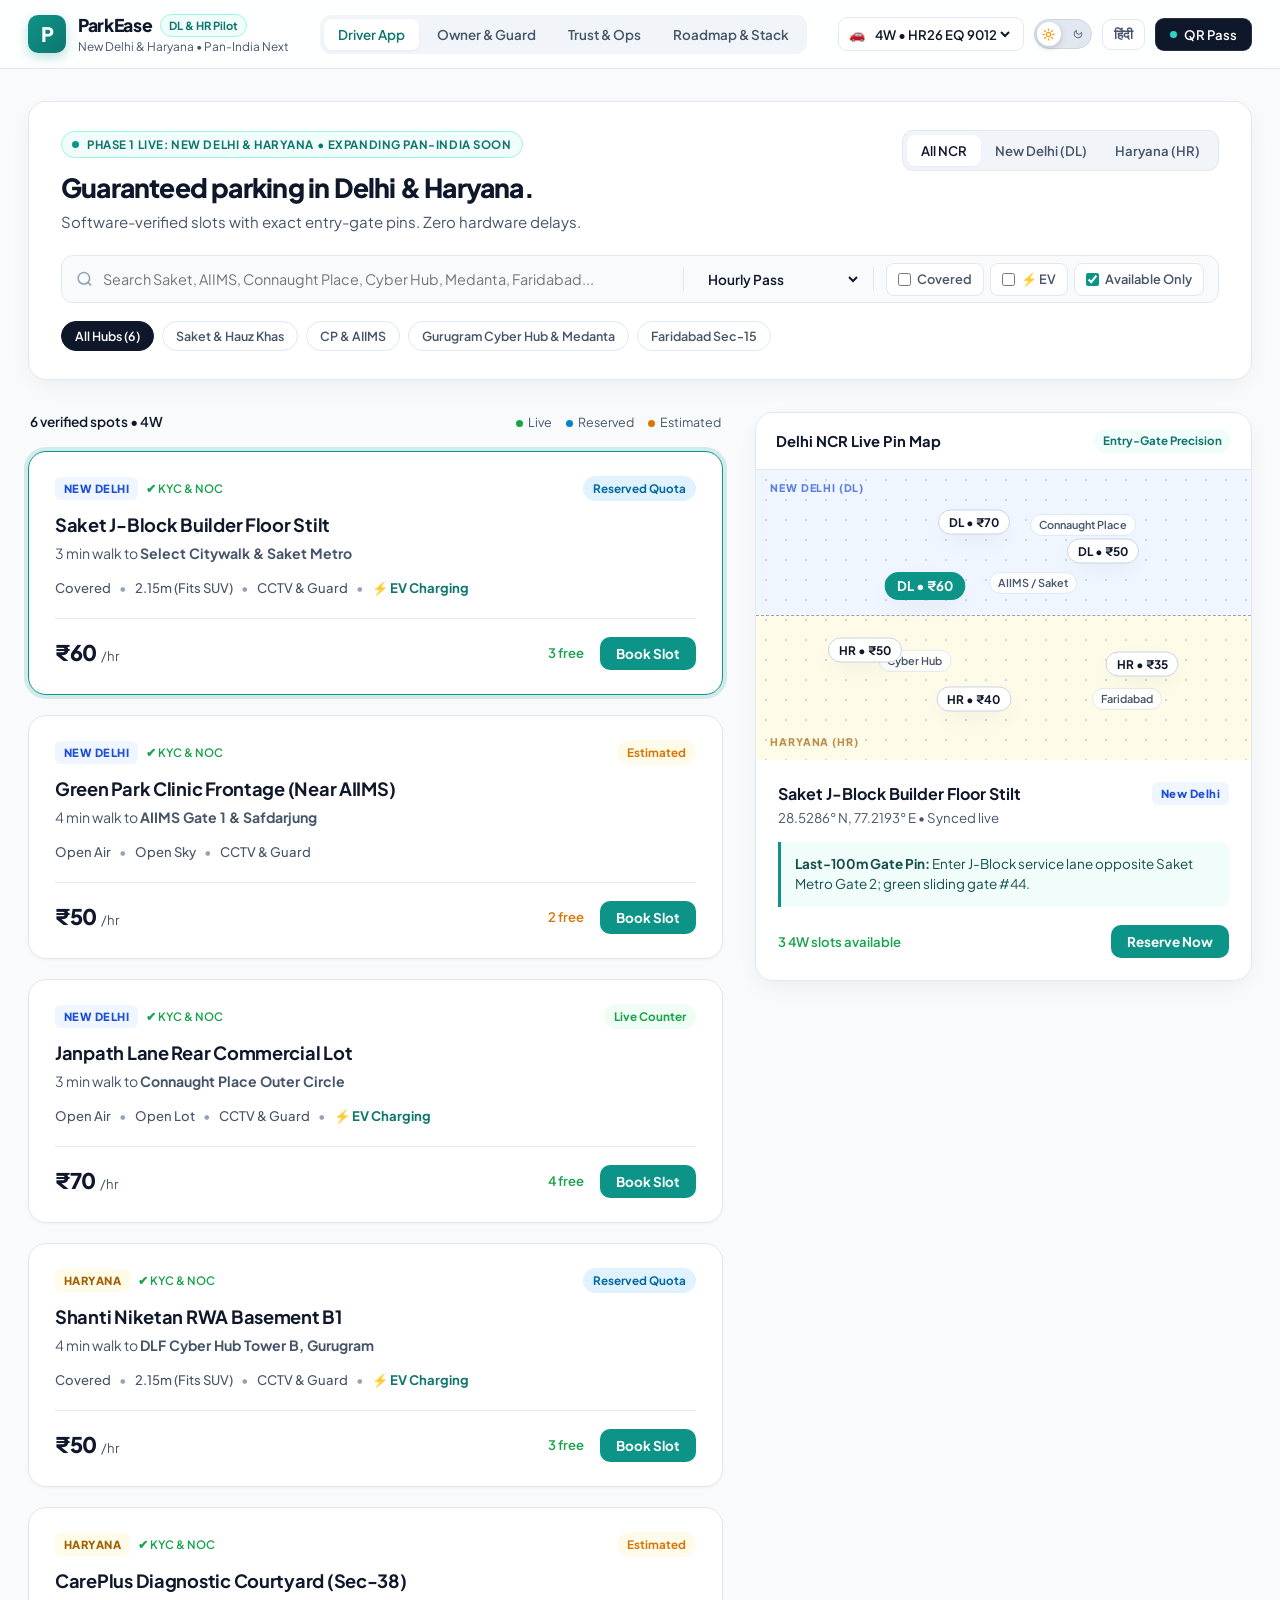
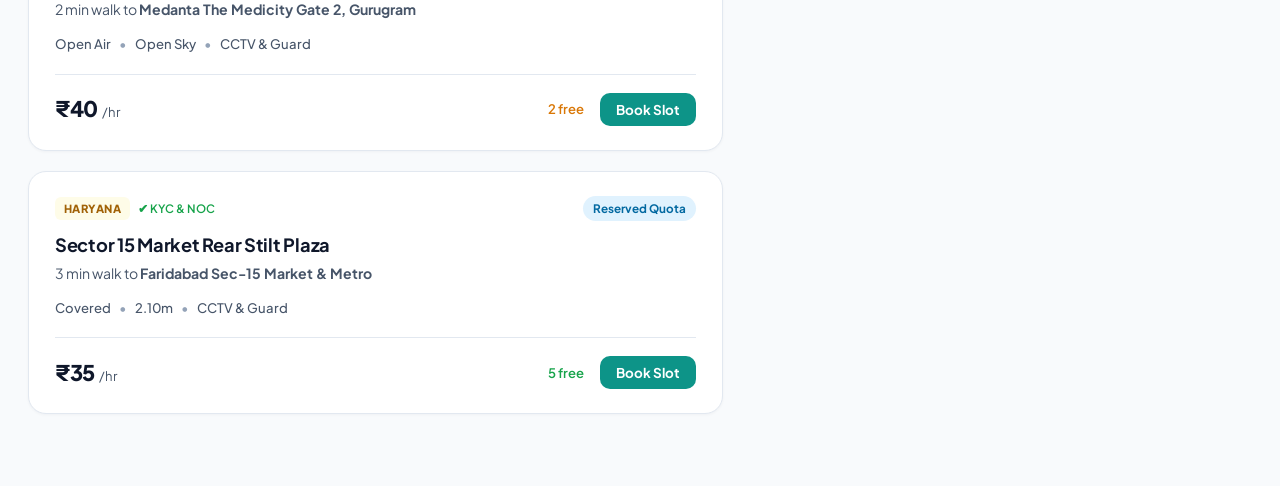
==== commit 8167edb6: "feat: enabling light and dark mode" ====
--- a/index.html
+++ b/index.html
@@ -42,6 +42,19 @@
           </select>
         </div>
 
+        <!-- Animated Pill Dark Mode Switch -->
+        <button id="themeToggle" class="theme-switch" role="switch" aria-checked="false" aria-label="Toggle Dark Mode" title="Switch Theme">
+          <span class="theme-track">
+            <span class="theme-icon sun" aria-hidden="true">
+              <svg width="13" height="13" viewBox="0 0 24 24" fill="none" stroke="currentColor" stroke-width="2.4" stroke-linecap="round" stroke-linejoin="round"><circle cx="12" cy="12" r="4"/><path d="M12 2v2"/><path d="M12 20v2"/><path d="m4.93 4.93 1.41 1.41"/><path d="m17.66 17.66 1.41 1.41"/><path d="M2 12h2"/><path d="M20 12h2"/><path d="m6.34 17.66-1.41 1.41"/><path d="m19.07 4.93-1.41 1.41"/></svg>
+            </span>
+            <span class="theme-icon moon" aria-hidden="true">
+              <svg width="12" height="12" viewBox="0 0 24 24" fill="none" stroke="currentColor" stroke-width="2.4" stroke-linecap="round" stroke-linejoin="round"><path d="M12 3a6 6 0 0 0 9 9 9 9 0 1 1-9-9Z"/></svg>
+            </span>
+            <span class="theme-thumb"></span>
+          </span>
+        </button>
+
         <button id="langToggle" class="icon-btn" title="Switch Language">हिंदी</button>
 
         <button id="myPassBtn" class="btn-pass">
@@ -122,12 +135,12 @@
         </div>
       </div>
 
-      <!-- Clean 2-Column Split Workspace -->
+      <!-- Spacious 2-Column Split Workspace -->
       <div class="workspace-grid">
-        <!-- Left: Uncluttered Spot Cards -->
+        <!-- Left: Breathable, Uncluttered Spot Cards -->
         <div class="listings-col">
           <div class="list-header">
-            <span id="resultsCount" class="results-label">Showing 6 verified spots</span>
+            <span id="resultsCount" class="results-label">6 verified spots</span>
             <div class="legend-inline">
               <span><i class="dot live"></i>Live</span>
               <span><i class="dot reserved"></i>Reserved</span>
@@ -175,7 +188,6 @@
         <button id="openOnboardModalBtn" class="btn-primary">+ List Space (DL / HR)</button>
       </div>
 
-      <!-- Clean Top Financial Strip -->
       <div class="stats-grid">
         <div class="stat-card">
           <span class="stat-label">Weekly Gross Bookings</span>
@@ -196,7 +208,6 @@
       </div>
 
       <div class="two-col-grid">
-        <!-- Live Slot Quota -->
         <div class="surface-card">
           <div class="card-top">
             <div>
@@ -211,7 +222,6 @@
           <div id="ownerInventoryControls" class="quota-list"></div>
         </div>
 
-        <!-- Guard QR & Offline Code Scanner -->
         <div class="surface-card">
           <div class="card-top">
             <div>
--- a/styles.css
+++ b/styles.css
@@ -1,10 +1,11 @@
 /* ==========================================================================
-   ParkEase NCR â€” Modern, Clean, Uncluttered Design System
+   ParkEase NCR â€” Breathable, Uncluttered Light & Dark Theme System
    ========================================================================== */
 :root {
   --bg: #f8fafc;
   --surface: #ffffff;
   --surface-subtle: #f1f5f9;
+  --nav-glass: rgba(255, 255, 255, 0.86);
   --text: #0f172a;
   --text-secondary: #475569;
   --text-muted: #94a3b8;
@@ -14,12 +15,17 @@
   --brand: #0d9488;
   --brand-dark: #0f766e;
   --brand-soft: #f0fdfa;
+  --brand-border: #99f6e4;
   --brand-ring: rgba(13, 148, 136, 0.16);
+  --gate-text: #134e4a;
 
   --dl-bg: #eff6ff;
   --dl-text: #1d4ed8;
   --hr-bg: #fefce8;
   --hr-text: #a16207;
+
+  --reserved-bg: #e0f2fe;
+  --reserved-text: #0369a1;
 
   --success: #16a34a;
   --success-bg: #f0fdf4;
@@ -27,7 +33,15 @@
   --warning-bg: #fffbeb;
   --danger: #dc2626;
 
-  --radius-lg: 16px;
+  --active-chip-bg: #0f172a;
+  --active-chip-text: #ffffff;
+
+  --map-dl-grad: #eff6ff;
+  --map-hr-grad: #fefce8;
+  --map-dot: #cbd5e1;
+  --landmark-bg: rgba(255, 255, 255, 0.88);
+
+  --radius-lg: 18px;
   --radius-md: 12px;
   --radius-sm: 8px;
   --shadow-sm: 0 1px 3px rgba(15, 23, 42, 0.04);
@@ -35,6 +49,52 @@
   --shadow-lg: 0 20px 40px -8px rgba(15, 23, 42, 0.14);
 }
 
+/* ==================== DARK THEME TOKENS ==================== */
+[data-theme="dark"] {
+  --bg: #090d16;
+  --surface: #111827;
+  --surface-subtle: #1e293b;
+  --nav-glass: rgba(17, 24, 39, 0.84);
+  --text: #f1f5f9;
+  --text-secondary: #94a3b8;
+  --text-muted: #64748b;
+  --border: #1e293b;
+  --border-strong: #334155;
+
+  --brand: #14b8a6;
+  --brand-dark: #2dd4bf;
+  --brand-soft: rgba(20, 184, 166, 0.13);
+  --brand-border: rgba(45, 212, 191, 0.3);
+  --brand-ring: rgba(20, 184, 166, 0.22);
+  --gate-text: #99f6e4;
+
+  --dl-bg: rgba(59, 130, 246, 0.16);
+  --dl-text: #60a5fa;
+  --hr-bg: rgba(234, 179, 8, 0.15);
+  --hr-text: #facc15;
+
+  --reserved-bg: rgba(14, 165, 233, 0.16);
+  --reserved-text: #38bdf8;
+
+  --success: #22c55e;
+  --success-bg: rgba(34, 197, 94, 0.14);
+  --warning: #f59e0b;
+  --warning-bg: rgba(245, 158, 11, 0.14);
+  --danger: #f87171;
+
+  --active-chip-bg: #14b8a6;
+  --active-chip-text: #042f2e;
+
+  --map-dl-grad: #0f1b2e;
+  --map-hr-grad: #1c1917;
+  --map-dot: #334155;
+  --landmark-bg: rgba(15, 23, 42, 0.88);
+
+  --shadow-sm: 0 1px 3px rgba(0, 0, 0, 0.3);
+  --shadow-md: 0 10px 28px -4px rgba(0, 0, 0, 0.45);
+  --shadow-lg: 0 24px 48px -8px rgba(0, 0, 0, 0.65);
+}
+
 * {
   box-sizing: border-box;
   margin: 0;
@@ -47,6 +107,7 @@
   color: var(--text);
   line-height: 1.5;
   -webkit-font-smoothing: antialiased;
+  transition: background-color 0.25s ease, color 0.25s ease;
 }
 
 /* ==================== NAVBAR ==================== */
@@ -54,15 +115,17 @@
   position: sticky;
   top: 0;
   z-index: 40;
-  background: rgba(255, 255, 255, 0.88);
-  backdrop-filter: blur(12px);
+  background: var(--nav-glass);
+  backdrop-filter: blur(14px);
+  -webkit-backdrop-filter: blur(14px);
   border-bottom: 1px solid var(--border);
+  transition: background-color 0.25s ease, border-color 0.25s ease;
 }
 
 .nav-inner {
-  max-width: 1280px;
+  max-width: 1320px;
   margin: 0 auto;
-  padding: 12px 24px;
+  padding: 12px 28px;
   display: flex;
   align-items: center;
   justify-content: space-between;
@@ -86,7 +149,7 @@
   font-size: 1.25rem;
   display: grid;
   place-items: center;
-  box-shadow: 0 4px 12px rgba(13, 148, 136, 0.25);
+  box-shadow: 0 4px 12px rgba(13, 148, 136, 0.3);
 }
 
 .brand-title-line {
@@ -104,7 +167,7 @@
 .region-pill {
   background: var(--brand-soft);
   color: var(--brand-dark);
-  border: 1px solid #99f6e4;
+  border: 1px solid var(--brand-border);
   font-size: 0.7rem;
   font-weight: 700;
   padding: 2px 8px;
@@ -176,6 +239,90 @@
   cursor: pointer;
 }
 
+.vehicle-selector select option {
+  background: var(--surface);
+  color: var(--text);
+}
+
+/* ==================== ANIMATED DARK MODE PILL SWITCH ==================== */
+.theme-switch {
+  background: none;
+  border: none;
+  padding: 0;
+  cursor: pointer;
+  display: inline-flex;
+  align-items: center;
+  border-radius: 99px;
+}
+
+.theme-switch:focus-visible .theme-track {
+  box-shadow: 0 0 0 3px var(--brand-ring);
+}
+
+.theme-track {
+  position: relative;
+  width: 58px;
+  height: 30px;
+  border-radius: 99px;
+  background: #e2e8f0;
+  border: 1px solid var(--border-strong);
+  display: flex;
+  align-items: center;
+  justify-content: space-between;
+  padding: 0 7px;
+  transition: background-color 0.3s cubic-bezier(0.4, 0, 0.2, 1), border-color 0.3s ease;
+}
+
+[data-theme="dark"] .theme-track {
+  background: #1e293b;
+  border-color: #334155;
+}
+
+.theme-icon {
+  display: grid;
+  place-items: center;
+  z-index: 1;
+  transition: transform 0.35s cubic-bezier(0.34, 1.56, 0.64, 1), opacity 0.25s ease, color 0.25s ease;
+}
+
+.theme-icon.sun {
+  color: #f59e0b;
+  transform: scale(1) rotate(0deg);
+}
+
+.theme-icon.moon {
+  color: #64748b;
+  transform: scale(0.85) rotate(-25deg);
+}
+
+[data-theme="dark"] .theme-icon.sun {
+  color: #64748b;
+  transform: scale(0.85) rotate(45deg);
+}
+
+[data-theme="dark"] .theme-icon.moon {
+  color: #38bdf8;
+  transform: scale(1) rotate(0deg);
+}
+
+.theme-thumb {
+  position: absolute;
+  top: 2px;
+  left: 2px;
+  width: 24px;
+  height: 24px;
+  border-radius: 50%;
+  background: #ffffff;
+  box-shadow: 0 2px 6px rgba(15, 23, 42, 0.2);
+  transition: transform 0.32s cubic-bezier(0.34, 1.56, 0.64, 1), background-color 0.25s ease;
+}
+
+[data-theme="dark"] .theme-thumb {
+  transform: translateX(28px);
+  background: #0f172a;
+  box-shadow: 0 2px 8px rgba(0, 0, 0, 0.5), inset 0 0 0 1px rgba(56, 189, 248, 0.35);
+}
+
 .icon-btn {
   border: 1px solid var(--border);
   background: var(--surface);
@@ -200,7 +347,7 @@
   gap: 7px;
   background: #0f172a;
   color: #fff;
-  border: none;
+  border: 1px solid rgba(255, 255, 255, 0.1);
   padding: 7px 14px;
   border-radius: 9px;
   font-family: inherit;
@@ -210,8 +357,13 @@
   transition: 0.15s ease;
 }
 
+[data-theme="dark"] .btn-pass {
+  background: var(--surface-subtle);
+  border-color: var(--border-strong);
+}
+
 .btn-pass:hover {
-  background: #1e293b;
+  opacity: 0.92;
 }
 
 .pass-dot {
@@ -223,7 +375,8 @@
 
 .badge-count {
   background: var(--brand);
-  color: #fff;
+  color: #042f2e;
+  font-weight: 800;
   border-radius: 99px;
   padding: 1px 6px;
   font-size: 0.7rem;
@@ -235,9 +388,9 @@
 
 /* ==================== LAYOUT ==================== */
 .container {
-  max-width: 1280px;
+  max-width: 1320px;
   margin: 0 auto;
-  padding: 28px 24px 64px;
+  padding: 32px 28px 72px;
 }
 
 .view-section {
@@ -253,9 +406,10 @@
   background: var(--surface);
   border: 1px solid var(--border);
   border-radius: var(--radius-lg);
-  padding: 24px 28px;
+  padding: 28px 32px;
   box-shadow: var(--shadow-md);
-  margin-bottom: 24px;
+  margin-bottom: 32px;
+  transition: background-color 0.25s ease, border-color 0.25s ease;
 }
 
 .hero-top {
@@ -264,7 +418,7 @@
   align-items: flex-start;
   gap: 20px;
   flex-wrap: wrap;
-  margin-bottom: 20px;
+  margin-bottom: 22px;
 }
 
 .eyebrow {
@@ -276,6 +430,7 @@
   letter-spacing: 0.05em;
   color: var(--brand-dark);
   background: var(--brand-soft);
+  border: 1px solid var(--brand-border);
   padding: 4px 10px;
   border-radius: 99px;
   margin-bottom: 10px;
@@ -289,7 +444,7 @@
 }
 
 .hero-top h1 {
-  font-size: 1.6rem;
+  font-size: 1.65rem;
   font-weight: 800;
   letter-spacing: -0.03em;
   color: var(--text);
@@ -297,11 +452,10 @@
 
 .hero-subtitle {
   color: var(--text-secondary);
-  font-size: 0.92rem;
-  margin-top: 2px;
-}
-
-/* State Segmented Control */
+  font-size: 0.94rem;
+  margin-top: 3px;
+}
+
 .state-segment {
   display: inline-flex;
   background: var(--surface-subtle);
@@ -329,14 +483,13 @@
   box-shadow: var(--shadow-sm);
 }
 
-/* Unified Search Dock */
 .search-dock {
   display: flex;
   align-items: center;
   background: var(--bg);
   border: 1px solid var(--border);
   border-radius: var(--radius-md);
-  padding: 6px 12px;
+  padding: 6px 14px;
   gap: 12px;
   flex-wrap: wrap;
 }
@@ -379,6 +532,11 @@
   outline: none;
 }
 
+.dock-select option {
+  background: var(--surface);
+  color: var(--text);
+}
+
 .toggle-pills {
   display: flex;
   align-items: center;
@@ -405,19 +563,18 @@
   accent-color: var(--brand);
 }
 
-/* Micro-Market Chips */
 .market-bar {
   display: flex;
   align-items: center;
   gap: 8px;
   flex-wrap: wrap;
-  margin-top: 16px;
+  margin-top: 18px;
 }
 
 .market-chip {
   border: 1px solid var(--border);
   background: var(--surface);
-  padding: 5px 12px;
+  padding: 6px 13px;
   border-radius: 99px;
   font-family: inherit;
   font-size: 0.78rem;
@@ -433,20 +590,20 @@
 }
 
 .market-chip.active {
-  background: #0f172a;
-  border-color: #0f172a;
-  color: #fff;
+  background: var(--active-chip-bg);
+  border-color: var(--active-chip-bg);
+  color: var(--active-chip-text);
 }
 
 /* ==================== WORKSPACE SPLIT ==================== */
 .workspace-grid {
   display: grid;
-  grid-template-columns: 1.35fr 1fr;
-  gap: 24px;
+  grid-template-columns: 1.4fr 1fr;
+  gap: 32px;
   align-items: start;
 }
 
-@media (max-width: 960px) {
+@media (max-width: 980px) {
   .workspace-grid {
     grid-template-columns: 1fr;
   }
@@ -459,15 +616,22 @@
   display: flex;
   justify-content: space-between;
   align-items: center;
-  margin-bottom: 14px;
-  font-size: 0.82rem;
-  color: var(--text-secondary);
+  margin-bottom: 18px;
+  padding: 0 2px;
+  font-size: 0.85rem;
+  color: var(--text-secondary);
+}
+
+.results-label {
+  font-weight: 600;
+  color: var(--text);
 }
 
 .legend-inline {
   display: flex;
   align-items: center;
-  gap: 12px;
+  gap: 14px;
+  font-size: 0.78rem;
 }
 
 .dot {
@@ -482,27 +646,27 @@
 .dot.reserved { background: #0284c7; }
 .dot.estimated { background: var(--warning); }
 
-/* ==================== CLEAN SPOT CARDS ==================== */
+/* ==================== SPACIOUS, UNCLUSTERED SPOT CARDS ==================== */
 .cards-stack {
   display: flex;
   flex-direction: column;
-  gap: 14px;
+  gap: 20px;
 }
 
 .spot-card {
   background: var(--surface);
   border: 1.5px solid var(--border);
   border-radius: var(--radius-lg);
-  padding: 20px;
+  padding: 24px 26px;
   box-shadow: var(--shadow-sm);
-  transition: all 0.18s ease;
+  transition: all 0.2s ease;
   cursor: pointer;
 }
 
 .spot-card:hover {
   border-color: var(--border-strong);
   box-shadow: var(--shadow-md);
-  transform: translateY(-1px);
+  transform: translateY(-2px);
 }
 
 .spot-card.selected {
@@ -510,115 +674,122 @@
   box-shadow: 0 0 0 4px var(--brand-ring);
 }
 
-.spot-header {
+/* Top Row: State + Verification + Confidence */
+.spot-top-bar {
   display: flex;
   justify-content: space-between;
-  align-items: flex-start;
+  align-items: center;
   gap: 12px;
+  margin-bottom: 12px;
 }
 
 .spot-badges {
   display: flex;
   align-items: center;
-  gap: 6px;
-  margin-bottom: 6px;
-  flex-wrap: wrap;
+  gap: 8px;
 }
 
 .state-tag {
-  font-size: 0.68rem;
+  font-size: 0.7rem;
   font-weight: 800;
-  padding: 2px 7px;
-  border-radius: 5px;
-  letter-spacing: 0.03em;
+  padding: 3px 9px;
+  border-radius: 6px;
+  letter-spacing: 0.04em;
 }
 
 .state-tag.dl { background: var(--dl-bg); color: var(--dl-text); }
 .state-tag.hr { background: var(--hr-bg); color: var(--hr-text); }
 
 .kyc-tag {
-  font-size: 0.7rem;
+  font-size: 0.72rem;
+  font-weight: 600;
+  color: var(--success);
+}
+
+.conf-tag {
+  font-size: 0.73rem;
   font-weight: 700;
-  color: var(--success);
-  background: var(--success-bg);
-  padding: 2px 7px;
-  border-radius: 5px;
-}
-
-.conf-tag {
-  font-size: 0.72rem;
-  font-weight: 700;
-  padding: 3px 9px;
+  padding: 4px 10px;
   border-radius: 99px;
   white-space: nowrap;
 }
 
 .conf-tag.live { background: var(--success-bg); color: var(--success); }
-.conf-tag.reserved { background: #e0f2fe; color: #0369a1; }
+.conf-tag.reserved { background: var(--reserved-bg); color: var(--reserved-text); }
 .conf-tag.estimated { background: var(--warning-bg); color: var(--warning); }
 
+/* Title & Clean Inline Metadata */
 .spot-name {
-  font-size: 1.06rem;
+  font-size: 1.14rem;
   font-weight: 700;
   color: var(--text);
-  letter-spacing: -0.01em;
+  letter-spacing: -0.015em;
+  line-height: 1.35;
 }
 
 .spot-meta {
-  font-size: 0.83rem;
-  color: var(--text-secondary);
-  margin-top: 3px;
-}
-
-.spot-specs {
-  display: flex;
+  font-size: 0.88rem;
+  color: var(--text-secondary);
+  margin-top: 5px;
+}
+
+.spot-specs-line {
+  display: flex;
+  align-items: center;
+  flex-wrap: wrap;
   gap: 8px;
-  flex-wrap: wrap;
-  margin: 14px 0;
-}
-
-.spec-pill {
-  font-size: 0.76rem;
+  margin-top: 14px;
+  font-size: 0.82rem;
   font-weight: 500;
   color: var(--text-secondary);
-  background: var(--surface-subtle);
-  padding: 4px 10px;
-  border-radius: 7px;
-}
-
+}
+
+.spec-sep {
+  color: var(--text-muted);
+  user-select: none;
+}
+
+.ev-highlight {
+  color: var(--brand-dark);
+  font-weight: 700;
+}
+
+/* Bottom Row: Price & Action with generous separation */
 .spot-footer {
   display: flex;
   justify-content: space-between;
   align-items: center;
-  padding-top: 14px;
+  margin-top: 20px;
+  padding-top: 18px;
   border-top: 1px solid var(--border);
 }
 
 .price-wrap {
   display: flex;
   align-items: baseline;
-  gap: 3px;
+  gap: 4px;
 }
 
 .price-amt {
-  font-size: 1.25rem;
+  font-size: 1.35rem;
   font-weight: 800;
   color: var(--text);
+  letter-spacing: -0.02em;
 }
 
 .price-unit {
-  font-size: 0.8rem;
+  font-size: 0.82rem;
   color: var(--text-secondary);
 }
 
 .book-cluster {
   display: flex;
   align-items: center;
-  gap: 12px;
+  gap: 16px;
 }
 
 .avail-text {
-  font-size: 0.8rem;
+  font-size: 0.82rem;
   font-weight: 600;
 }
 
@@ -629,19 +800,23 @@
 /* ==================== BUTTONS ==================== */
 .btn-primary {
   background: var(--brand);
-  color: #fff;
+  color: #ffffff;
   border: none;
-  border-radius: 9px;
-  padding: 9px 16px;
+  border-radius: 10px;
+  padding: 10px 18px;
   font-family: inherit;
-  font-size: 0.85rem;
-  font-weight: 600;
+  font-size: 0.86rem;
+  font-weight: 700;
   cursor: pointer;
   transition: 0.15s ease;
 }
 
+[data-theme="dark"] .btn-primary {
+  color: #042f2e;
+}
+
 .btn-primary:hover:not(:disabled) {
-  background: var(--brand-dark);
+  filter: brightness(1.06);
 }
 
 .btn-primary:disabled {
@@ -650,8 +825,8 @@
 }
 
 .btn-sm {
-  padding: 7px 14px;
-  font-size: 0.82rem;
+  padding: 8px 16px;
+  font-size: 0.84rem;
 }
 
 .btn-ghost {
@@ -688,7 +863,7 @@
 /* ==================== INTERACTIVE NCR MAP PANEL ==================== */
 .map-panel {
   position: sticky;
-  top: 84px;
+  top: 88px;
   background: var(--surface);
   border: 1px solid var(--border);
   border-radius: var(--radius-lg);
@@ -697,7 +872,7 @@
 }
 
 .map-header {
-  padding: 14px 18px;
+  padding: 16px 20px;
   border-bottom: 1px solid var(--border);
   display: flex;
   justify-content: space-between;
@@ -706,7 +881,7 @@
 
 .map-heading {
   font-weight: 700;
-  font-size: 0.9rem;
+  font-size: 0.92rem;
 }
 
 .gate-chip {
@@ -720,11 +895,10 @@
 
 .ncr-canvas {
   position: relative;
-  height: 280px;
-  background: linear-gradient(180deg, #f0f9ff 0%, #f0f9ff 49%, #fefce8 51%, #fefce8 100%);
+  height: 290px;
   background-image:
-    radial-gradient(#cbd5e1 1px, transparent 1px),
-    linear-gradient(180deg, #eff6ff 0%, #eff6ff 49.5%, #fefce8 50.5%, #fefce8 100%);
+    radial-gradient(var(--map-dot) 1px, transparent 1px),
+    linear-gradient(180deg, var(--map-dl-grad) 0%, var(--map-dl-grad) 49.5%, var(--map-hr-grad) 50.5%, var(--map-hr-grad) 100%);
   background-size: 20px 20px, 100% 100%;
   overflow: hidden;
 }
@@ -734,7 +908,7 @@
   top: 50%;
   left: 0;
   right: 0;
-  border-top: 1.5px dashed #94a3b8;
+  border-top: 1.5px dashed var(--text-muted);
 }
 
 .zone-label {
@@ -743,7 +917,7 @@
   font-size: 0.66rem;
   font-weight: 800;
   letter-spacing: 0.08em;
-  opacity: 0.6;
+  opacity: 0.7;
 }
 
 .zone-label.dl { top: 10px; color: var(--dl-text); }
@@ -755,7 +929,7 @@
   font-size: 0.68rem;
   font-weight: 600;
   color: var(--text-secondary);
-  background: rgba(255, 255, 255, 0.85);
+  background: var(--landmark-bg);
   padding: 2px 8px;
   border-radius: 99px;
   border: 1px solid var(--border);
@@ -767,7 +941,7 @@
   transform: translate(-50%, -50%);
   background: var(--surface);
   color: var(--text);
-  border: 1.5px solid var(--text);
+  border: 1.5px solid var(--border-strong);
   font-family: inherit;
   font-weight: 700;
   font-size: 0.74rem;
@@ -781,23 +955,28 @@
 .map-pin.active {
   background: var(--brand);
   border-color: var(--brand);
-  color: #fff;
+  color: #ffffff;
   transform: translate(-50%, -50%) scale(1.12);
   z-index: 5;
 }
 
+[data-theme="dark"] .map-pin.active {
+  color: #042f2e;
+}
+
 .inspector-card {
-  padding: 18px;
+  padding: 22px;
 }
 
 .gate-note {
   background: var(--brand-soft);
   border-left: 3px solid var(--brand);
-  padding: 10px 12px;
+  padding: 12px 14px;
   border-radius: 0 8px 8px 0;
-  font-size: 0.82rem;
-  color: #134e4a;
-  margin: 12px 0;
+  font-size: 0.84rem;
+  color: var(--gate-text);
+  margin: 14px 0 18px;
+  line-height: 1.55;
 }
 
 /* ==================== OWNER, ADMIN & ROADMAP VIEWS ==================== */
@@ -805,7 +984,7 @@
   display: flex;
   justify-content: space-between;
   align-items: center;
-  margin-bottom: 22px;
+  margin-bottom: 24px;
   flex-wrap: wrap;
   gap: 12px;
 }
@@ -824,20 +1003,20 @@
 .stats-grid {
   display: grid;
   grid-template-columns: repeat(auto-fit, minmax(210px, 1fr));
-  gap: 14px;
-  margin-bottom: 20px;
+  gap: 16px;
+  margin-bottom: 24px;
 }
 
 .stat-card {
   background: var(--surface);
   border: 1px solid var(--border);
   border-radius: var(--radius-md);
-  padding: 16px 18px;
+  padding: 18px 20px;
 }
 
 .stat-card.accent {
   background: var(--brand-soft);
-  border-color: #99f6e4;
+  border-color: var(--brand-border);
 }
 
 .stat-label {
@@ -858,7 +1037,7 @@
 .two-col-grid {
   display: grid;
   grid-template-columns: repeat(2, 1fr);
-  gap: 20px;
+  gap: 24px;
 }
 
 @media (max-width: 860px) {
@@ -871,7 +1050,7 @@
   background: var(--surface);
   border: 1px solid var(--border);
   border-radius: var(--radius-lg);
-  padding: 20px;
+  padding: 24px;
   box-shadow: var(--shadow-sm);
 }
 
@@ -880,17 +1059,27 @@
   justify-content: space-between;
   align-items: flex-start;
   gap: 12px;
-  margin-bottom: 14px;
+  margin-bottom: 16px;
 }
 
 .card-top h3 {
-  font-size: 1.02rem;
+  font-size: 1.04rem;
   font-weight: 700;
 }
 
 .card-sub {
-  font-size: 0.82rem;
-  color: var(--text-secondary);
+  font-size: 0.83rem;
+  color: var(--text-secondary);
+}
+
+.switch-pill {
+  display: inline-flex;
+  align-items: center;
+  gap: 6px;
+  font-size: 0.8rem;
+  font-weight: 600;
+  color: var(--text-secondary);
+  cursor: pointer;
 }
 
 .status-badge {
@@ -910,15 +1099,16 @@
 .quota-list {
   display: flex;
   flex-direction: column;
-  gap: 10px;
+  gap: 12px;
 }
 
 .quota-row {
   display: flex;
   justify-content: space-between;
   align-items: center;
-  padding: 11px 14px;
+  padding: 12px 16px;
   background: var(--bg);
+  border: 1px solid var(--border);
   border-radius: 10px;
 }
 
@@ -932,16 +1122,17 @@
   width: 28px;
   height: 28px;
   border-radius: 7px;
-  border: 1px solid var(--border);
-  background: var(--surface);
+  border: 1px solid var(--border-strong);
+  background: var(--surface);
+  color: var(--text);
   font-weight: 700;
   cursor: pointer;
 }
 
-/* Scanner */
 .scanner-viewport {
   position: relative;
-  background: #0f172a;
+  background: #020617;
+  border: 1px solid var(--border-strong);
   color: #cbd5e1;
   border-radius: 12px;
   padding: 24px 16px;
@@ -973,7 +1164,9 @@
 .code-entry-row input {
   flex: 1;
   padding: 9px 12px;
-  border: 1px solid var(--border);
+  background: var(--bg);
+  color: var(--text);
+  border: 1px solid var(--border-strong);
   border-radius: 9px;
   font-family: 'JetBrains Mono', monospace;
   font-size: 0.88rem;
@@ -992,7 +1185,6 @@
   font-size: 0.84rem;
 }
 
-/* Queues & Roadmap */
 .pill-group {
   display: flex;
   gap: 8px;
@@ -1010,11 +1202,11 @@
 .queue-stack {
   display: flex;
   flex-direction: column;
-  gap: 10px;
+  gap: 12px;
 }
 
 .queue-card {
-  padding: 14px;
+  padding: 16px;
   border: 1px solid var(--border);
   border-radius: 11px;
   background: var(--bg);
@@ -1028,14 +1220,14 @@
 .roadmap-grid {
   display: grid;
   grid-template-columns: repeat(auto-fit, minmax(240px, 1fr));
-  gap: 14px;
+  gap: 16px;
 }
 
 .roadmap-card {
   background: var(--surface);
   border: 1px solid var(--border);
   border-radius: var(--radius-md);
-  padding: 18px;
+  padding: 20px;
 }
 
 .roadmap-card.current {
@@ -1085,7 +1277,8 @@
 }
 
 .code-block {
-  background: #0f172a;
+  background: #020617;
+  border: 1px solid var(--border-strong);
   color: #e2e8f0;
   padding: 14px;
   border-radius: 10px;
@@ -1107,14 +1300,15 @@
 .modal-backdrop {
   position: absolute;
   inset: 0;
-  background: rgba(15, 23, 42, 0.5);
-  backdrop-filter: blur(4px);
+  background: rgba(2, 6, 23, 0.65);
+  backdrop-filter: blur(5px);
 }
 
 .modal-sheet {
   position: relative;
   z-index: 1;
   background: var(--surface);
+  border: 1px solid var(--border-strong);
   border-radius: var(--radius-lg);
   width: 100%;
   max-width: 480px;
@@ -1169,7 +1363,9 @@
 
 .field input, .field select {
   padding: 9px 11px;
-  border: 1px solid var(--border);
+  background: var(--bg);
+  color: var(--text);
+  border: 1px solid var(--border-strong);
   border-radius: 9px;
   font-family: inherit;
   font-size: 0.86rem;
@@ -1212,7 +1408,7 @@
   width: 144px;
   height: 144px;
   margin: 12px auto;
-  background: #fff;
+  background: #ffffff;
   padding: 10px;
   border-radius: 10px;
 }
@@ -1230,7 +1426,8 @@
   bottom: 24px;
   right: 24px;
   background: #0f172a;
-  color: #fff;
+  color: #f8fafc;
+  border: 1px solid #334155;
   padding: 12px 18px;
   border-radius: 10px;
   font-size: 0.85rem;
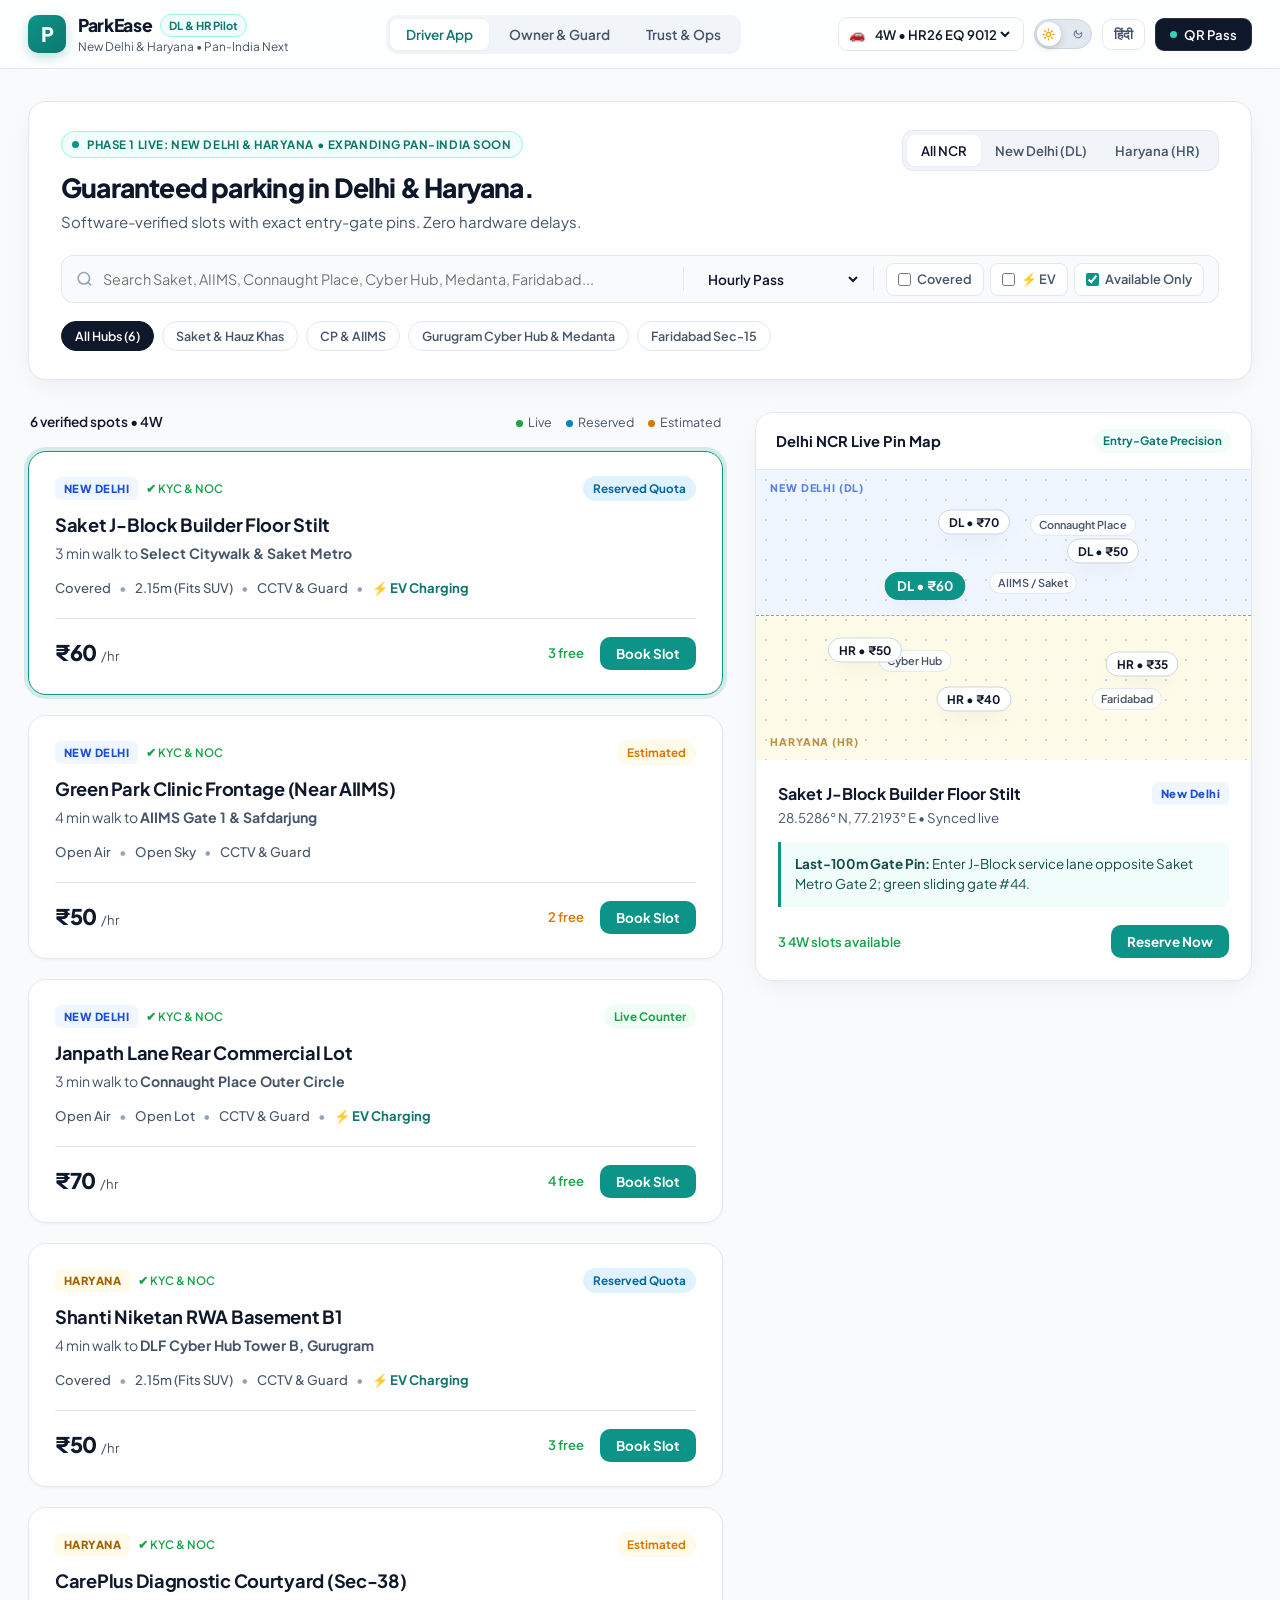
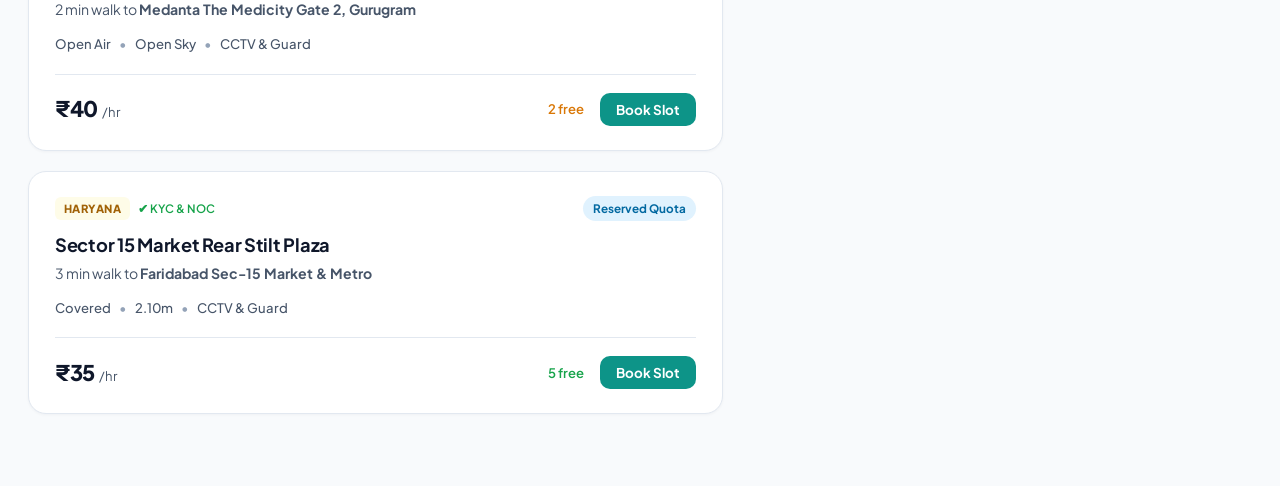
==== commit 2b5573de: "feat: removed Roadmap & Stack" ====
--- a/index.html
+++ b/index.html
@@ -28,7 +28,6 @@
         <button class="nav-tab active" data-view="driver" data-i18n="nav_driver">Driver App</button>
         <button class="nav-tab" data-view="owner" data-i18n="nav_owner">Owner & Guard</button>
         <button class="nav-tab" data-view="admin" data-i18n="nav_admin">Trust & Ops</button>
-        <button class="nav-tab" data-view="blueprint" data-i18n="nav_blueprint">Roadmap & Stack</button>
       </nav>
 
       <div class="nav-actions">
@@ -282,68 +281,6 @@
       </div>
     </section>
 
-    <!-- ==================== VIEW 4: ROADMAP & ARCHITECTURE ==================== -->
-    <section id="view-blueprint" class="view-section">
-      <div class="page-head">
-        <div>
-          <h2>NCR Wedge Strategy & Pan-India Roadmap</h2>
-          <p class="muted">How we dominate Delhi NCR first before scaling nationwide</p>
-        </div>
-      </div>
-
-      <div class="roadmap-grid">
-        <div class="roadmap-card">
-          <span class="step-tag">Phase 0 • Done</span>
-          <h4>NCR Pilot Validation</h4>
-          <p>45 owner spaces in South Delhi & Gurugram validated RWA NOC workflows and QR check-in.</p>
-        </div>
-        <div class="roadmap-card current">
-          <span class="step-tag">Phase 1 • Current (DL & HR)</span>
-          <h4>New Delhi & Haryana Density</h4>
-          <p>250+ verified spots across Saket, CP, AIIMS, Cyber Hub & Faridabad serving cross-border commuters.</p>
-        </div>
-        <div class="roadmap-card">
-          <span class="step-tag">Phase 2 • +6 Months</span>
-          <h4>Full NCR & Metro Cities</h4>
-          <p>Expand into Noida/Ghaziabad (UP), Mumbai, Bengaluru & Hyderabad with UPI AutoPay monthly passes.</p>
-        </div>
-        <div class="roadmap-card">
-          <span class="step-tag">Phase 3 • Nationwide</span>
-          <h4>Pan-India + Smart Gates</h4>
-          <p>15+ states rollout with partner-led FASTag/ANPR boom barriers, dynamic pricing & per-trip insurance.</p>
-        </div>
-      </div>
-
-      <div class="two-col-grid" style="margin-top: 20px;">
-        <div class="surface-card">
-          <h3>Why Start With New Delhi & Haryana?</h3>
-          <ul class="feature-list">
-            <li><strong>High Supply Density:</strong> Concentrating inventory in Delhi–Gurugram commuter corridors prevents empty-map churn.</li>
-            <li><strong>One Cross-Border Pass:</strong> Daily commuters between Delhi and Haryana use a single QR pass at both ends.</li>
-            <li><strong>Long-Tail Supply Moat:</strong> Unlocks builder-floor stilts, RWA visitor bays, and clinic lots without hardware capex.</li>
-          </ul>
-        </div>
-
-        <div class="surface-card">
-          <h3>Production Stack & Atomic Locking</h3>
-          <div class="tags-wrap">
-            <span class="stack-pill">Flutter</span>
-            <span class="stack-pill">Next.js</span>
-            <span class="stack-pill">Node.js / FastAPI</span>
-            <span class="stack-pill">PostgreSQL + PostGIS</span>
-            <span class="stack-pill">Redis</span>
-            <span class="stack-pill">Razorpay Route</span>
-          </div>
-          <pre class="code-block">BEGIN;
-SELECT safe_spot_quota, occupied_slots
-FROM inventory_pools
-WHERE listing_id = $1 AND vehicle_type = $2
-FOR UPDATE; -- Prevents double-booking
-COMMIT;</pre>
-        </div>
-      </div>
-    </section>
-
   </main>
 
   <!-- ==================== MODAL 1: BOOKING SUMMARY ==================== -->
--- a/styles.css
+++ b/styles.css
@@ -1,5 +1,5 @@
 /* ==========================================================================
-   ParkEase NCR â€” Breathable, Uncluttered Light & Dark Theme System
+   ParkEase NCR â€” Clean Product UI (Light & Dark Theme System)
    ========================================================================== */
 :root {
   --bg: #f8fafc;
@@ -191,11 +191,11 @@
 .nav-tab {
   border: none;
   background: transparent;
-  padding: 7px 14px;
+  padding: 7px 16px;
   border-radius: 8px;
   font-family: inherit;
   font-weight: 600;
-  font-size: 0.84rem;
+  font-size: 0.85rem;
   color: var(--text-secondary);
   cursor: pointer;
   transition: all 0.18s ease;
@@ -674,7 +674,6 @@
   box-shadow: 0 0 0 4px var(--brand-ring);
 }
 
-/* Top Row: State + Verification + Confidence */
 .spot-top-bar {
   display: flex;
   justify-content: space-between;
@@ -718,7 +717,6 @@
 .conf-tag.reserved { background: var(--reserved-bg); color: var(--reserved-text); }
 .conf-tag.estimated { background: var(--warning-bg); color: var(--warning); }
 
-/* Title & Clean Inline Metadata */
 .spot-name {
   font-size: 1.14rem;
   font-weight: 700;
@@ -754,7 +752,6 @@
   font-weight: 700;
 }
 
-/* Bottom Row: Price & Action with generous separation */
 .spot-footer {
   display: flex;
   justify-content: space-between;
@@ -979,7 +976,7 @@
   line-height: 1.55;
 }
 
-/* ==================== OWNER, ADMIN & ROADMAP VIEWS ==================== */
+/* ==================== OWNER & ADMIN VIEWS ==================== */
 .page-head {
   display: flex;
   justify-content: space-between;
@@ -1217,76 +1214,6 @@
   flex-wrap: wrap;
 }
 
-.roadmap-grid {
-  display: grid;
-  grid-template-columns: repeat(auto-fit, minmax(240px, 1fr));
-  gap: 16px;
-}
-
-.roadmap-card {
-  background: var(--surface);
-  border: 1px solid var(--border);
-  border-radius: var(--radius-md);
-  padding: 20px;
-}
-
-.roadmap-card.current {
-  border-color: var(--brand);
-  background: var(--brand-soft);
-}
-
-.step-tag {
-  font-size: 0.72rem;
-  font-weight: 800;
-  color: var(--brand-dark);
-  text-transform: uppercase;
-}
-
-.roadmap-card h4 {
-  margin: 6px 0;
-  font-size: 1rem;
-}
-
-.roadmap-card p {
-  font-size: 0.83rem;
-  color: var(--text-secondary);
-}
-
-.feature-list {
-  padding-left: 18px;
-  display: flex;
-  flex-direction: column;
-  gap: 10px;
-  font-size: 0.88rem;
-  color: var(--text-secondary);
-}
-
-.tags-wrap {
-  display: flex;
-  flex-wrap: wrap;
-  gap: 8px;
-  margin-bottom: 14px;
-}
-
-.stack-pill {
-  background: var(--surface-subtle);
-  padding: 4px 10px;
-  border-radius: 7px;
-  font-size: 0.78rem;
-  font-weight: 600;
-}
-
-.code-block {
-  background: #020617;
-  border: 1px solid var(--border-strong);
-  color: #e2e8f0;
-  padding: 14px;
-  border-radius: 10px;
-  font-family: 'JetBrains Mono', monospace;
-  font-size: 0.76rem;
-  overflow-x: auto;
-}
-
 /* ==================== MODALS ==================== */
 .modal {
   position: fixed;
